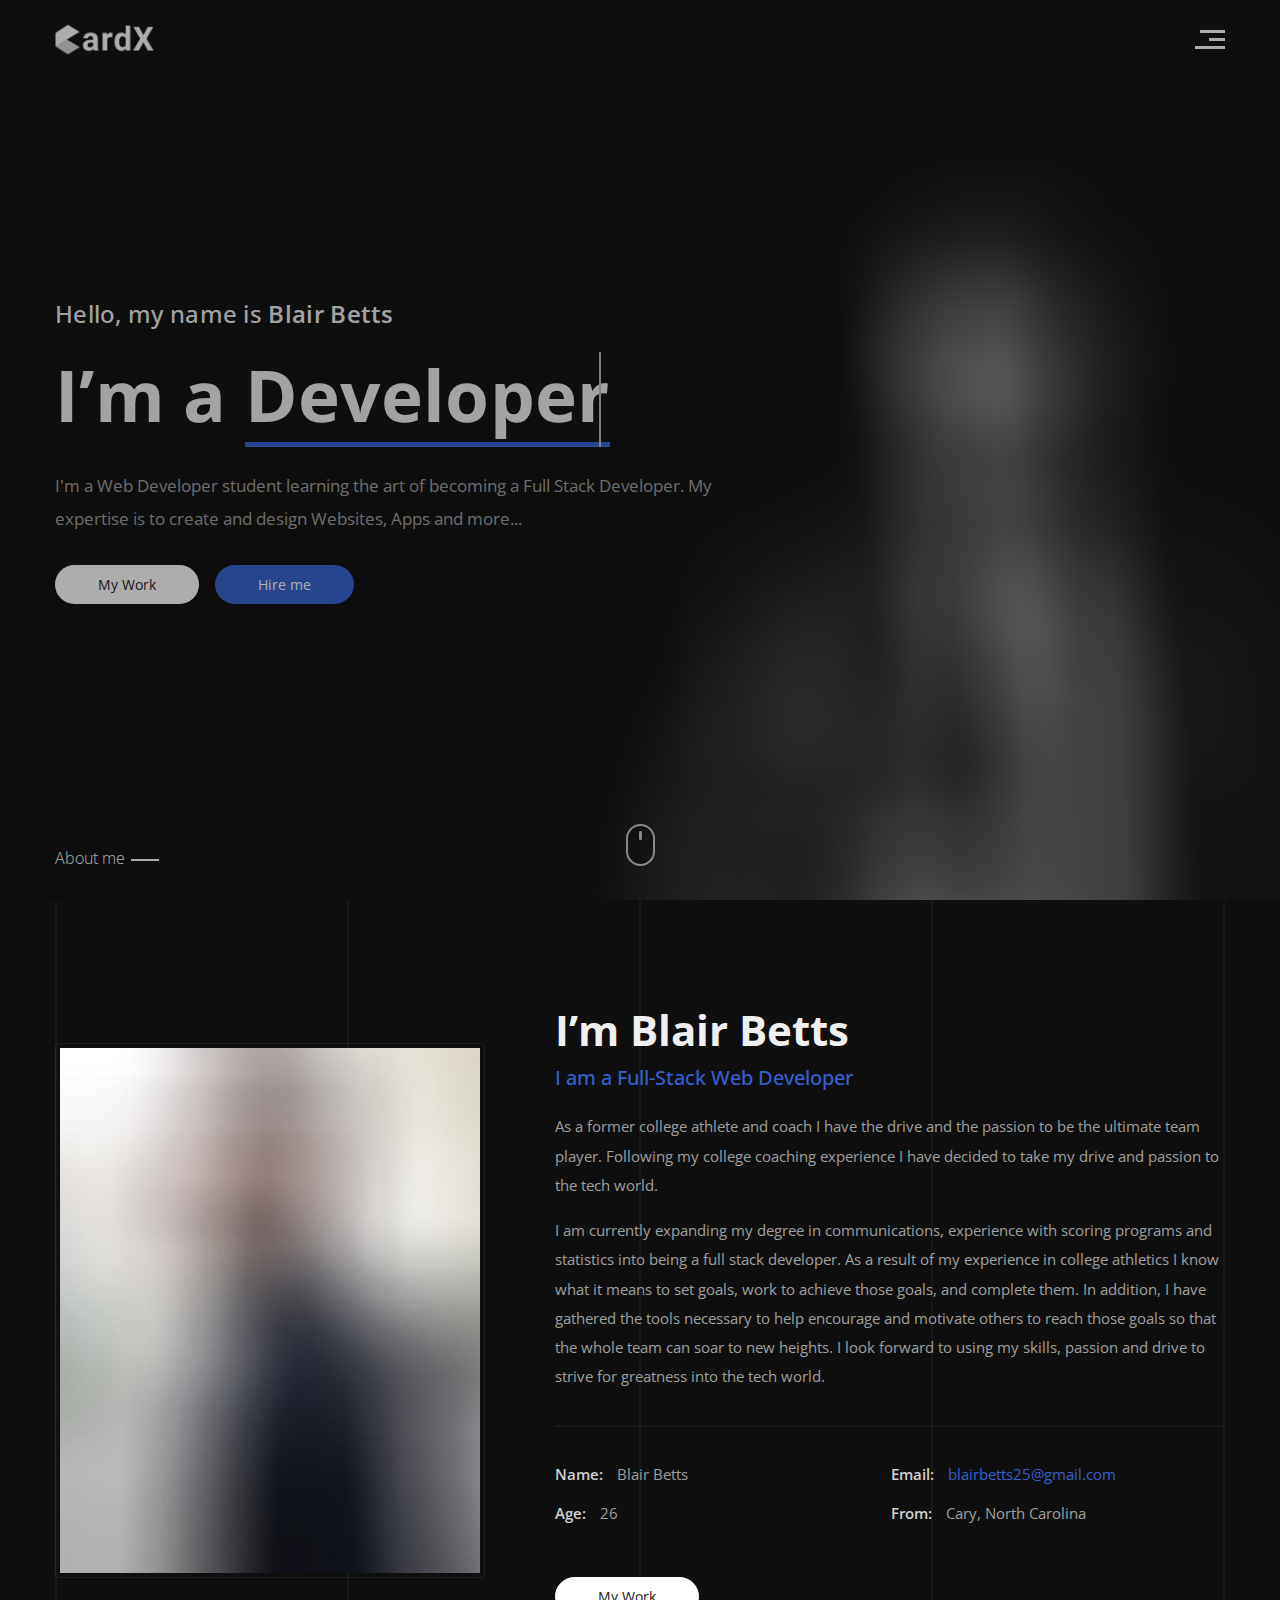
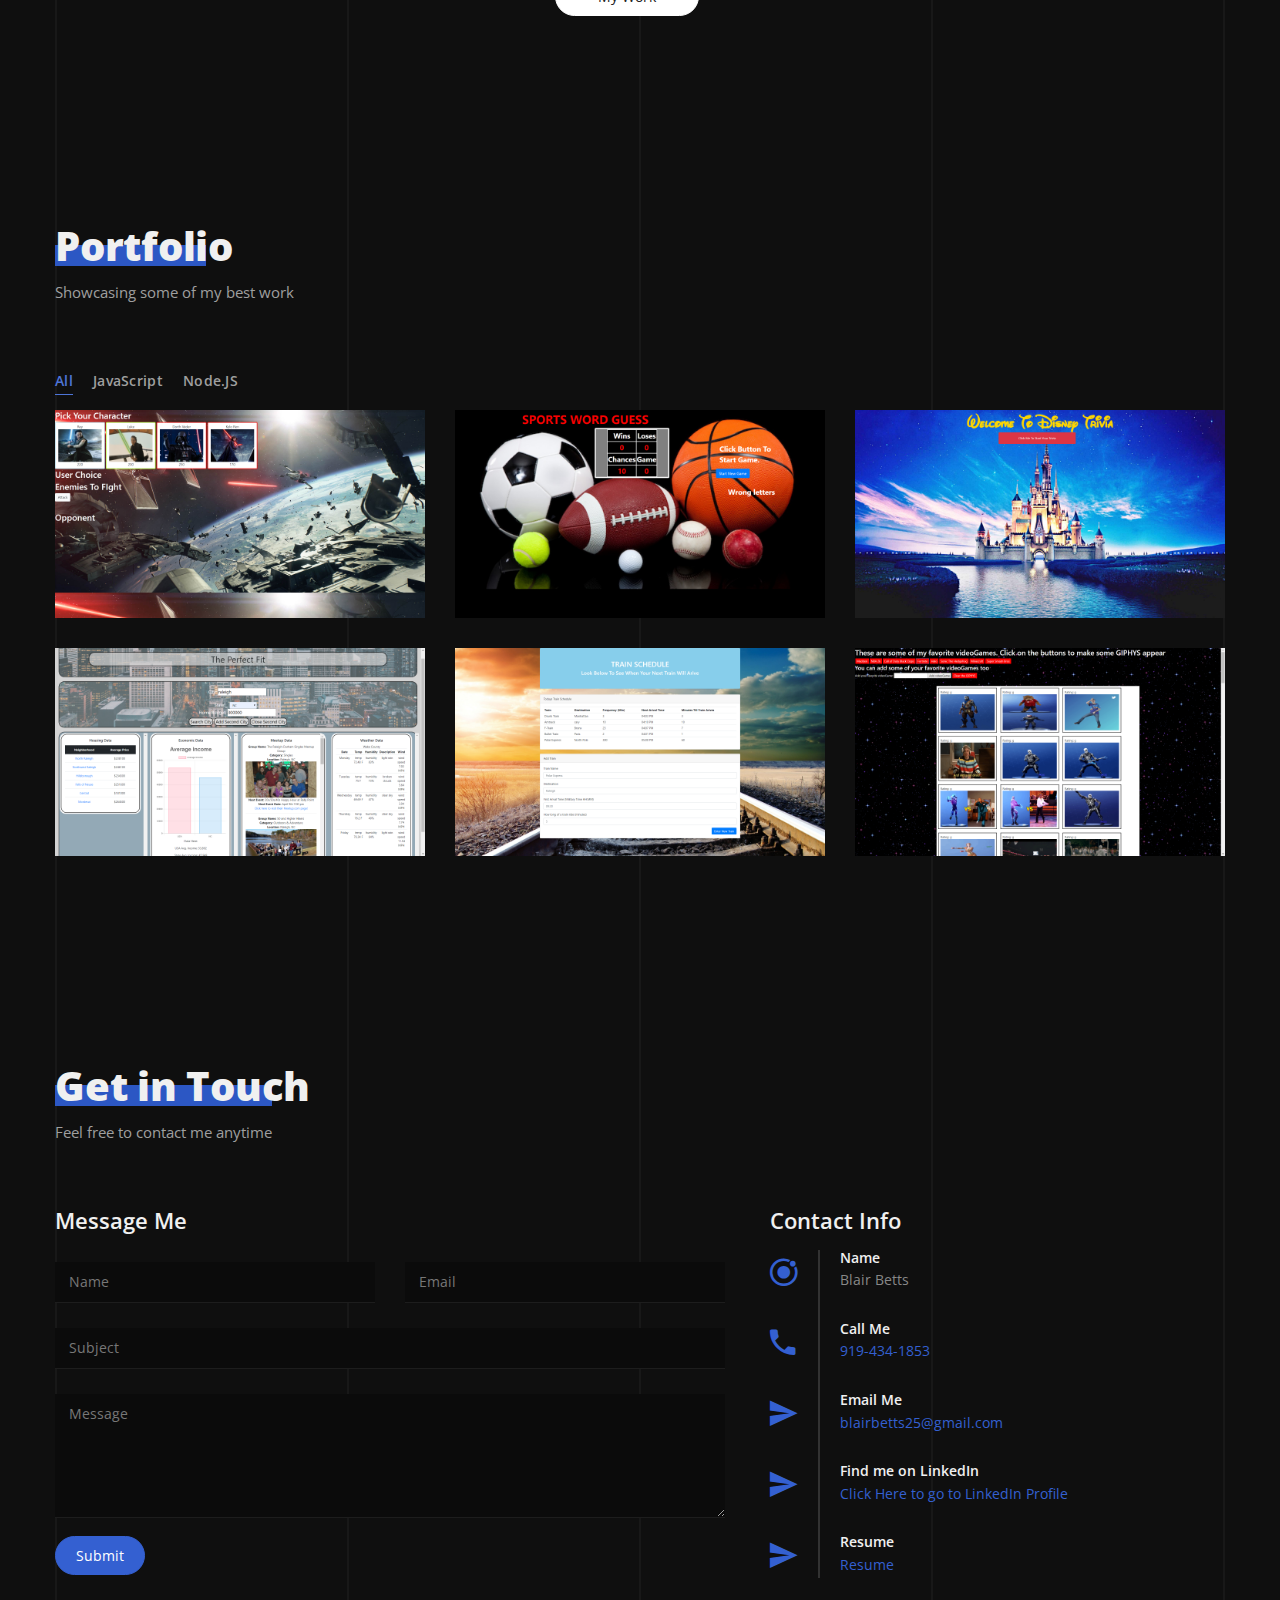
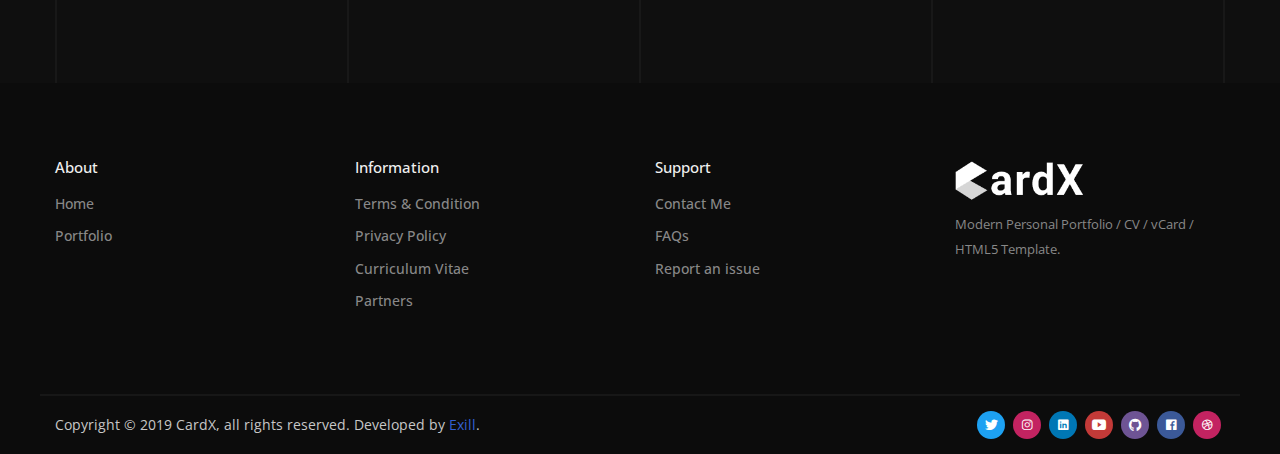
==== index.html @ fa336f17 "pre pictures" ====
<!DOCTYPE html>
<html lang="zxx">

<head>
  <!-- Required meta tags-->
  <meta charset="utf-8">
  <!-- Title-->
  <title>Blair Betts Portfolio</title>
  <!-- Description-->
  <meta name="description" content="Modern Personal Portfolio / CV / vCard / HTML5 Template">
  <meta name="viewport" content="width=device-width, initial-scale=1, shrink-to-fit=no">
  <!-- Favicons-->
  <link rel="apple-touch-icon" sizes="180x180" href="img/favicons/apple-touch-icon.png">
  <link rel="icon" type="image/png" sizes="32x32" href="img/favicons/favicon-32x32.png">
  <link rel="icon" type="image/png" sizes="16x16" href="img/favicons/favicon-16x16.png">
  <!-- Web fonts-->
  <link href="https://fonts.googleapis.com/css?family=Open+Sans:300,300i,400,400i,600,600i,700,700i,800,800i"
    rel="stylesheet">
  <!-- CSS vendors-->
  <link rel="stylesheet" href="css/bootstrap-custom.css">
  <link rel="stylesheet" href="css/ionicons.min.css">
  <link rel="stylesheet" href="css/owl.carousel.min.css">
  <link rel="stylesheet" href="css/owl.theme.default.min.css">
  <!-- Main CSS-->
  <link rel="stylesheet" href="css/main.css">
  <!-- CSS Color scheme-->
  <link id="color-scheme" rel="stylesheet" href="css/colors/main-nightskyblue.css">
  <!-- CSS Theme scheme-->
  <link id="theme-scheme" rel="stylesheet" href="css/themes/main-dark.css">
  <!-- Custom CSS (Add your custom CSS styles to this file)-->
  <link rel="stylesheet" href="css/custom.css">
</head>

<body class="theme-dark">
  <!-- Background lines-->
  <div class="background-lines">
    <div class="container d-flex justify-content-between"><span class="single-line"></span><span
        class="single-line"></span><span class="single-line"></span><span class="single-line"></span><span
        class="single-line"></span></div>
  </div>
  <!-- Preloader-->
  <div class="preloader">
    <div class="preloader-block"><span class="preloader-brand">
        <!-- We use inline SVG instead of PNG to avoid the delay when loading the logo-->
        <svg viewBox="0 0 207.96 61.87">
          <g style="isolation:isolate">
            <g>
              <g>
                <path
                  d="M81.28,59.88a11,11,0,0,1-1-3.32,12.88,12.88,0,0,1-3.78,2.84A12.1,12.1,0,0,1,71,60.57a14.74,14.74,0,0,1-5-.82,12.31,12.31,0,0,1-4-2.29A10.52,10.52,0,0,1,59.34,54a10.34,10.34,0,0,1-1-4.46,11.84,11.84,0,0,1,1.08-5.16,10.09,10.09,0,0,1,3.23-3.83A15.54,15.54,0,0,1,68,38.11a30.08,30.08,0,0,1,7.43-.82h4.41V35.17a6.1,6.1,0,0,0-1.32-4.1,5.18,5.18,0,0,0-4.15-1.54,5.89,5.89,0,0,0-3.91,1.2A4.06,4.06,0,0,0,69.08,34H59.2a9.78,9.78,0,0,1,1.11-4.55,11.39,11.39,0,0,1,3.16-3.76,15.89,15.89,0,0,1,5-2.55,21,21,0,0,1,6.49-.94,20.62,20.62,0,0,1,5.95.82,13.45,13.45,0,0,1,4.72,2.44,11.12,11.12,0,0,1,3.09,4.07,13.64,13.64,0,0,1,1.11,5.69V50.89q0,1.57.1,2.82T90.17,56a11.64,11.64,0,0,0,.44,1.81,10.66,10.66,0,0,0,.65,1.52v.58ZM73.11,53a8.48,8.48,0,0,0,4.27-1.11,6.86,6.86,0,0,0,1.49-1.15,6.23,6.23,0,0,0,1-1.33V43.07H75.81a11.91,11.91,0,0,0-3.38.43,6.57,6.57,0,0,0-2.36,1.2A4.77,4.77,0,0,0,68.7,46.5a5.73,5.73,0,0,0-.44,2.27,4,4,0,0,0,1.3,3A5,5,0,0,0,73.11,53Z"
                  transform="translate(0 -5.49)" fill="#fff" />
                <path
                  d="M120.26,32.16q-.75-.1-1.76-.19t-1.79-.09a9.84,9.84,0,0,0-4.7,1,6,6,0,0,0-2.65,2.82v24.2H99.48v-37h9.33l.27,4.41a11.09,11.09,0,0,1,3.45-3.74,8.5,8.5,0,0,1,4.79-1.35,10.73,10.73,0,0,1,1.66.14,10.26,10.26,0,0,1,1.42.31Z"
                  transform="translate(0 -5.49)" fill="#fff" />
                <path
                  d="M124.92,41.12a28.48,28.48,0,0,1,1-7.69,18.16,18.16,0,0,1,2.82-6,12.77,12.77,0,0,1,4.55-3.86,13.43,13.43,0,0,1,6.15-1.37,11.5,11.5,0,0,1,5,1.06,12.07,12.07,0,0,1,3.88,3V7.38h9.91v52.5h-8.92L148.85,56a12.68,12.68,0,0,1-4.07,3.4,11.6,11.6,0,0,1-5.43,1.21,12.87,12.87,0,0,1-6.1-1.42,13.31,13.31,0,0,1-4.53-3.91,18.2,18.2,0,0,1-2.82-5.93,27.25,27.25,0,0,1-1-7.47Zm9.88.72a22.17,22.17,0,0,0,.38,4.2,10.88,10.88,0,0,0,1.21,3.4,6.4,6.4,0,0,0,2.19,2.29,6.14,6.14,0,0,0,3.3.84,7.21,7.21,0,0,0,4-1,6.92,6.92,0,0,0,2.48-2.84V34.11a6.77,6.77,0,0,0-2.48-2.85,7.17,7.17,0,0,0-3.91-1,6.23,6.23,0,0,0-3.32.84,6.3,6.3,0,0,0-2.2,2.31,11.35,11.35,0,0,0-1.23,3.45,21.92,21.92,0,0,0-.39,4.27Z"
                  transform="translate(0 -5.49)" fill="#fff" />
                <path
                  d="M186.46,27.28l9.33-17.16h11.79L193.09,34.79,208,59.88H196l-9.57-17.43-9.57,17.43H165l14.87-25.09L165.34,10.12h11.79Z"
                  transform="translate(0 -5.49)" fill="#fff" />
                <polygon points="51.56 46.6 23.46 30.92 0 44.97 26.21 61.87 51.56 46.6" fill="#d6d6d6"
                  style="mix-blend-mode:multiply" />
                <polygon points="50.63 14.7 26.35 0 0.2 17.02 0.2 44.97 50.63 14.7" fill="#fff" />
              </g>
            </g>
          </g>
        </svg></span>
      <div class="preloader-icon">
        <div class="progress-line"></div>
      </div>
    </div>
  </div>
  <header>
    <!-- Navbar-->
    <nav class="navbar fixed-top" id="navbar">
      <div class="container"><a class="navbar-brand" data-scroll="" href="#home-area"><img class="img-fluid"
            src="img/img-logo-dark.png" alt="CardX"></a><a class="navbar-btn" href="#overlay-block"><span
            class="btn-line"></span></a></div>
    </nav>
    <!-- Overlay block-->
    <div class="overlay-block" id="overlay-block">
      <div class="f-basis-100">
        <div class="overlay-close" data-modal-close><span class="close-btn"><span class="btn-line"></span></span></div>
      </div>
      <div class="container">
        <ul class="overlay-menu nav flex-column" id="overlay-menu">
          <li class="nav-item"><a class="nav-link" data-scroll="" href="#home-area">Home</a></li>
          <li class="nav-item"><a class="nav-link" data-scroll="" href="#about-area">About</a></li>
          <li class="nav-item"><a class="nav-link" data-scroll="" href="#portfolio-area">Portfolio</a></li>
          <li class="nav-item"><a class="nav-link" data-scroll="" href="#contact-area">Contact</a></li>
        </ul>
      </div>
    </div>
    <!-- Home-->
    <section class="home-area element-cover-bg" id="home-area" style="background-image:url(img/home-dark.png)">
      <div class="container h-100">
        <div class="row h-100 position-relative align-items-center">
          <div class="col-12 col-lg-7 home-content">
            <h5 class="content-greet">Hello, my name is <b>Blair Betts</b></h5>
            <h1 class="content-skills cd-headline clip">I’m a <span class="cd-words-wrapper single-skill"><b
                  class="is-visible">Developer</b><b>Designer</b></span></h1>
            <p class="content-description">I'm a Web Developer student learning the art of becoming a Full Stack
              Developer. My expertise
              is to create and design Websites, Apps and more...</p><a class="btn content-work button-main"
              data-scroll="" href="#portfolio-area" role="button">My Work</a><a
              class="btn content-hire button-main button-scheme" data-scroll="" href="#contact-area" role="button">Hire
              me</a>
          </div><a href="#about-area" data-scroll="">
            <div class="home-tip">About me</div>
          </a>
          <div class="home-mouse">
            <div class="mouse-shape">
              <div class="mouse-wheel"></div>
            </div>
          </div>
        </div>
      </div>
    </section>
  </header>
  <!-- About-->
  <section class="single-section about-area" id="about-area">
    <div class="container">
      <div class="row align-items-center">
        <!-- Picture part-->
        <div class="col-12 col-lg-5 about-img"><img class="img-fluid img-thumbnail" src="img/about-img.jpg"
            alt="About Picture"></div>
        <!-- Content part-->
        <div class="col-12 col-lg-7 about-content">
          <div class="content-block">
            <h2 class="content-title">I’m Blair Betts</h2>
            <h6 class="content-role">I am a Full-Stack Web Developer</h6>
            <div class="content-description">
              <p>As a former college athlete and coach I have the drive and the passion to be the
                ultimate team player.
                Following my college coaching experience I have decided to take my drive and passion to the
                tech
                world.</p>
              <p> I am currently expanding my degree in communications, experience with scoring programs and
                statistics
                into being a full stack developer. As a result of my experience in college athletics I know
                what
                it
                means to set goals, work to achieve those goals, and complete them. In addition, I have
                gathered
                the
                tools necessary to help encourage and motivate others to reach those goals so that the whole
                team can
                soar to new heights. I look forward to using my skills, passion and drive to strive for
                greatness into
                the tech world.</p>
            </div>
            <address class="content-info">
              <ul class="list-inline info-list">
                <li class="list-inline-item single-info"><span>Name:</span>
                  <p>Blair Betts</p>
                </li>
                <li class="list-inline-item single-info"><span>Email:</span>
                  <p><a href="mailto:blairbetts25@gmail.com">blairbetts25@gmail.com</a></p>
                </li>
                <li class="list-inline-item single-info"><span>Age:</span>
                  <p>26</p>
                </li>
                <li class="list-inline-item single-info"><span>From:</span>
                  <p>Cary, North Carolina</p>
                </li>
              </ul>
            </address><a class="btn content-work button-main" data-scroll="" href="#portfolio-area" role="button">My
              Work</a>
          </div>
        </div>
      </div>
    </div>
  </section>
  <!-- Portfolio-->
  <section class="single-section portfolio-area" id="portfolio-area">
    <div class="container">
      <div class="row">
        <div class="col-12">
          <div class="section-heading">
            <h2 class="section-title">Portfolio</h2>
            <p class="section-description">Showcasing some of my best work</p>
          </div>
        </div>
      </div>
      <div class="row">
        <!-- Filter nav-->
        <div class="col-12">
          <ul class="list-inline filter-control" role="group" aria-label="Filter Control">
            <li class="list-inline-item tab-active" data-group="all">All</li>
            <li class="list-inline-item" data-group="JavaScript">JavaScript</li>
            <li class="list-inline-item" data-group="design">Node.JS</li>
          </ul>
        </div>
      </div>
      <!-- Thumbnail list-->
      <div class="shufflejs row" id="shufflejs">
        <!-- Single item-->
        <div class="single-item col-6 col-lg-4" data-groups="[&quot;JavaScript&quot;]"><a class="portfolio-item"
            href="#item-1">
            <div class="portfolio-wrapper"><img class="img-fluid" alt="Item" src="assets/images/RPG.png">
              <div class="item-content">
                <h6 class="content-title">Unit 4 RPG Game </h6><span class="content-more">More Info</span>
              </div>
            </div>
          </a></div>
        <!-- Single item-->
        <div class="single-item col-6 col-lg-4" data-groups="[&quot;JavaScript&quot;]"><a class="portfolio-item"
            href="#item-2">
            <div class="portfolio-wrapper"><img class="img-fluid" alt="Item" src="assets/images/wordGuessGame.png">
              <div class="item-content">
                <h6 class="content-title">Word Guess</h6><span class="content-more">More Info</span>
              </div>
            </div>
          </a></div>
        <!-- Single item-->
        <div class="single-item col-6 col-lg-4" data-groups="[&quot;JavaScript&quot;]"><a class="portfolio-item"
            href="#item-3">
            <div class="portfolio-wrapper"><img class="img-fluid" alt="Item" src="assets/images/triviaGame.png">
              <div class="item-content">
                <h6 class="content-title">Trivia Game</h6><span class="content-more">More Info</span>
              </div>
            </div>
          </a></div>
        <!-- Single item-->
        <div class="single-item col-6 col-lg-4" data-groups="[&quot;JavaScript&quot;]"><a class="portfolio-item"
            href="#item-4">
            <div class="portfolio-wrapper mb-lg-0"><img class="img-fluid" alt="Item" src="assets/images/project1.png">
              <div class="item-content">
                <h6 class="content-title">Project 1</h6><span class="content-more">More Info</span>
              </div>
            </div>
          </a></div>
        <!-- Single item-->
        <div class="single-item col-6 col-lg-4" data-groups="[&quot;JavaScript&quot;]"><a class="portfolio-item"
            href="#item-5">
            <div class="portfolio-wrapper mb-0"><img class="img-fluid" alt="Item"
                src="assets/images/train-schedule.png">
              <div class="item-content">
                <h6 class="content-title">Train-schedule</h6><span class="content-more">More Info</span>
              </div>
            </div>
          </a></div>
        <!-- Single item-->
        <div class="single-item col-6 col-lg-4" data-groups="[&quot;JavaScript&quot;]"><a class="portfolio-item"
            href="#item-6">
            <div class="portfolio-wrapper mb-0"><img class="img-fluid" alt="Item" src="assets/images/giphy.png">
              <div class="item-content">
                <h6 class="content-title">GIPHY</h6><span class="content-more">More Info</span>
              </div>
            </div>
          </a></div>
        <div class="col-6 col-lg-4 sizer-element"></div>
      </div>
    </div>
    <!-- Single lightbox-->
    <div class="lightbox-wrapper" id="item-1">
      <div class="f-basis-100">
        <div class="lightbox-close" data-modal-close><span class="close-btn"><span class="btn-line"></span></span></div>
      </div>
      <div class="container">
        <div class="row">
          <div class="col-12 col-lg-5">
            <div class="lightbox-gallery owl-carousel owl-theme"><img class="img-fluid item-img" alt="Item"
                src="assets/images/RPG.png"></div>
          </div>
          <div class="col-12 col-lg-7">
            <div class="lightbox-content">
              <h3 class="content-title">Label Tag Mockup</h3>
              <div class="content-description">
                <p>Lorem ipsum dolor sit amet, consectetur adipisicing elit. Assumenda aut sapiente quo explicabo, quasi
                  incidunt aperiam laudantium, nemo cum eaque inventore ut voluptas voluptatibus nihil! Amet soluta, ea
                  illo sint?</p>
                <p>Lorem ipsum dolor sit amet, consectetur adipisicing elit. Obcaecati dignissimos culpa deserunt
                  aspernatur ipsa veritatis alias labore tempore laboriosam commodi! Ab neque sunt, odio voluptatibus,
                  dignissimos nisi consequuntur atque qui explicabo eligendi, harum in? Amet aspernatur atque quam. Illo
                  natus tempora explicabo deleniti molestias numquam debitis repudiandae, repellendus voluptatum soluta?
                </p>
              </div>
              <ul class="list-inline content-info">
                <li class="list-inline-item single-info"><span>Categories:</span>
                  <p><a href="https://github.com/blairbetts25/unit-4-game" target="_blank">Web Design</a></p>
                </li>
                <li class="list-inline-item single-info"><span>Date:</span>
                  <p>12 May, 2019</p>
                </li>
                <li class="list-inline-item single-info"><span>Technologies:</span>
                  <p>HTML5, SCSS, JS</p>
                </li>
              </ul><a class="btn content-btn button-main button-scheme"
                href="https://blairbetts25.github.io/unit-4-game/" target="_blank" role="button">Visit Project</a>
            </div>
          </div>
        </div>
      </div>
    </div>
    <!-- Single lightbox-->
    <div class="lightbox-wrapper" id="item-2">
      <div class="f-basis-100">
        <div class="lightbox-close" data-modal-close><span class="close-btn"><span class="btn-line"></span></span></div>
      </div>
      <div class="container">
        <div class="row">
          <div class="col-12 col-lg-5">
            <div class="lightbox-gallery owl-carousel owl-theme"><img class="img-fluid item-img" alt="Item"
                src="assets/images/wordGuessGame.png"></div>
          </div>
          <div class="col-12 col-lg-7">
            <div class="lightbox-content">
              <h3 class="content-title">3D Bag Mockup</h3>
              <div class="content-description">
                <p>Lorem ipsum dolor sit amet, consectetur adipisicing elit. Assumenda aut sapiente quo explicabo, quasi
                  incidunt aperiam laudantium, nemo cum eaque inventore ut voluptas voluptatibus nihil! Amet soluta, ea
                  illo sint?</p>
                <p>Lorem ipsum dolor sit amet, consectetur adipisicing elit. Obcaecati dignissimos culpa deserunt
                  aspernatur ipsa veritatis alias labore tempore laboriosam commodi! Ab neque sunt, odio voluptatibus,
                  dignissimos nisi consequuntur atque qui explicabo eligendi, harum in? Amet aspernatur atque quam. Illo
                  natus tempora explicabo deleniti molestias numquam debitis repudiandae, repellendus voluptatum soluta?
                </p>
              </div>
              <ul class="list-inline content-info">
                <li class="list-inline-item single-info"><span>Categories:</span>
                  <p><a href="https://github.com/blairbetts25/WordGuessGame" target="_blank">Web Design</a></p>
                </li>
                </li>
                <li class="list-inline-item single-info"><span>Date:</span>
                  <p>12 May, 2019</p>
                </li>
                <li class="list-inline-item single-info"><span>Technologies:</span>
                  <p>HTML5, SCSS, JS</p>
                </li>
              </ul><a class="btn content-btn button-main button-scheme"
                href="https://blairbetts25.github.io/WordGuessGame/" target="_blank" role="button">Visit Project</a>
            </div>
          </div>
        </div>
      </div>
    </div>
    <!-- Single lightbox-->
    <div class="lightbox-wrapper" id="item-3">
      <div class="f-basis-100">
        <div class="lightbox-close" data-modal-close><span class="close-btn"><span class="btn-line"></span></span></div>
      </div>
      <div class="container">
        <div class="row">
          <div class="col-12 col-lg-5">
            <div class="lightbox-gallery owl-carousel owl-theme"><img class="img-fluid item-img" alt="Item"
                src="assets/images/triviaGame.png"></div>
          </div>
          <div class="col-12 col-lg-7">
            <div class="lightbox-content">
              <h3 class="content-title">Modern Bag Design</h3>
              <div class="content-description">
                <p>Lorem ipsum dolor sit amet, consectetur adipisicing elit. Assumenda aut sapiente quo explicabo, quasi
                  incidunt aperiam laudantium, nemo cum eaque inventore ut voluptas voluptatibus nihil! Amet soluta, ea
                  illo sint?</p>
                <p>Lorem ipsum dolor sit amet, consectetur adipisicing elit. Obcaecati dignissimos culpa deserunt
                  aspernatur ipsa veritatis alias labore tempore laboriosam commodi! Ab neque sunt, odio voluptatibus,
                  dignissimos nisi consequuntur atque qui explicabo eligendi, harum in? Amet aspernatur atque quam. Illo
                  natus tempora explicabo deleniti molestias numquam debitis repudiandae, repellendus voluptatum soluta?
                </p>
              </div>
              <ul class="list-inline content-info">
                <li class="list-inline-item single-info"><span>Categories:</span>
                  <p><a href="https://github.com/blairbetts25/TriviaGame" target="_blank">Web Design</a></p>
                </li>
                </li>
                <li class="list-inline-item single-info"><span>Date:</span>
                  <p>12 May, 2019</p>
                </li>
                <li class="list-inline-item single-info"><span>Technologies:</span>
                  <p>HTML5, SCSS, JS</p>
                </li>
              </ul><a class="btn content-btn button-main button-scheme"
                href="https://blairbetts25.github.io/TriviaGame/" target="_blank" role="button">Visit Project</a>
            </div>
          </div>
        </div>
      </div>
    </div>
    <!-- Single lightbox-->
    <div class="lightbox-wrapper" id="item-4">
      <div class="f-basis-100">
        <div class="lightbox-close" data-modal-close><span class="close-btn"><span class="btn-line"></span></span></div>
      </div>
      <div class="container">
        <div class="row">
          <div class="col-12 col-lg-5">
            <div class="lightbox-gallery owl-carousel owl-theme"><img class="img-fluid item-img" alt="Item"
                src="assets/images/project1.png"></div>
          </div>
          <div class="col-12 col-lg-7">
            <div class="lightbox-content">
              <h3 class="content-title">Coffee Cup Design</h3>
              <div class="content-description">
                <p>Lorem ipsum dolor sit amet, consectetur adipisicing elit. Assumenda aut sapiente quo explicabo, quasi
                  incidunt aperiam laudantium, nemo cum eaque inventore ut voluptas voluptatibus nihil! Amet soluta, ea
                  illo sint?</p>
                <p>Lorem ipsum dolor sit amet, consectetur adipisicing elit. Obcaecati dignissimos culpa deserunt
                  aspernatur ipsa veritatis alias labore tempore laboriosam commodi! Ab neque sunt, odio voluptatibus,
                  dignissimos nisi consequuntur atque qui explicabo eligendi, harum in? Amet aspernatur atque quam. Illo
                  natus tempora explicabo deleniti molestias numquam debitis repudiandae, repellendus voluptatum soluta?
                </p>
              </div>
              <ul class="list-inline content-info">
                <li class="list-inline-item single-info"><span>Categories:</span>
                  <p><a href="https://github.com/blairbetts25/Brass-Monkey-Group-Project" target="_blank">Web Design</a>
                  </p>
                </li>
                </li>
                <li class="list-inline-item single-info"><span>Date:</span>
                  <p>12 May, 2019</p>
                </li>
                <li class="list-inline-item single-info"><span>Technologies:</span>
                  <p>HTML5, SCSS, JS</p>
                </li>
              </ul><a class="btn content-btn button-main button-scheme"
                href="https://blairbetts25.github.io/Brass-Monkey-Group-Project/" target="_blank" role="button">Visit
                Project</a>
            </div>
          </div>
        </div>
      </div>
    </div>
    <!-- Single lightbox-->
    <div class="lightbox-wrapper" id="item-5">
      <div class="f-basis-100">
        <div class="lightbox-close" data-modal-close><span class="close-btn"><span class="btn-line"></span></span></div>
      </div>
      <div class="container">
        <div class="row">
          <div class="col-12 col-lg-5">
            <div class="lightbox-gallery owl-carousel owl-theme"><img class="img-fluid item-img" alt="Item"
                src="assets/images/train-schedule.png"></div>
          </div>
          <div class="col-12 col-lg-7">
            <div class="lightbox-content">
              <h3 class="content-title">T-Shirt Design</h3>
              <div class="content-description">
                <p>Lorem ipsum dolor sit amet, consectetur adipisicing elit. Assumenda aut sapiente quo explicabo, quasi
                  incidunt aperiam laudantium, nemo cum eaque inventore ut voluptas voluptatibus nihil! Amet soluta, ea
                  illo sint?</p>
                <p>Lorem ipsum dolor sit amet, consectetur adipisicing elit. Obcaecati dignissimos culpa deserunt
                  aspernatur ipsa veritatis alias labore tempore laboriosam commodi! Ab neque sunt, odio voluptatibus,
                  dignissimos nisi consequuntur atque qui explicabo eligendi, harum in? Amet aspernatur atque quam. Illo
                  natus tempora explicabo deleniti molestias numquam debitis repudiandae, repellendus voluptatum soluta?
                </p>
              </div>
              <ul class="list-inline content-info">
                <li class="list-inline-item single-info"><span>Categories:</span>
                  <p><a href="https://github.com/blairbetts25/Train-Schedule" target="_blank">Web Design</a></p>
                </li>
                </li>
                <li class="list-inline-item single-info"><span>Date:</span>
                  <p>12 May, 2019</p>
                </li>
                <li class="list-inline-item single-info"><span>Technologies:</span>
                  <p>HTML5, SCSS, JS</p>
                </li>
              </ul><a class="btn content-btn button-main button-scheme"
                href="https://blairbetts25.github.io/Train-Schedule/" target="_blank" role="button">Visit Project</a>
            </div>
          </div>
        </div>
      </div>
    </div>
    <!-- Single lightbox-->
    <div class="lightbox-wrapper" id="item-6">
      <div class="f-basis-100">
        <div class="lightbox-close" data-modal-close><span class="close-btn"><span class="btn-line"></span></span></div>
      </div>
      <div class="container">
        <div class="row">
          <div class="col-12 col-lg-5">
            <div class="lightbox-gallery owl-carousel owl-theme"><img class="img-fluid item-img" alt="Item"
                src="assets/images/giphy.png"></div>
          </div>
          <div class="col-12 col-lg-7">
            <div class="lightbox-content">
              <h3 class="content-title">Packaging Box Mockup</h3>
              <div class="content-description">
                <p>Lorem ipsum dolor sit amet, consectetur adipisicing elit. Assumenda aut sapiente quo explicabo, quasi
                  incidunt aperiam laudantium, nemo cum eaque inventore ut voluptas voluptatibus nihil! Amet soluta, ea
                  illo sint?</p>
                <p>Lorem ipsum dolor sit amet, consectetur adipisicing elit. Obcaecati dignissimos culpa deserunt
                  aspernatur ipsa veritatis alias labore tempore laboriosam commodi! Ab neque sunt, odio voluptatibus,
                  dignissimos nisi consequuntur atque qui explicabo eligendi, harum in? Amet aspernatur atque quam. Illo
                  natus tempora explicabo deleniti molestias numquam debitis repudiandae, repellendus voluptatum soluta?
                </p>
              </div>
              <ul class="list-inline content-info">
                <li class="list-inline-item single-info"><span>Categories:</span>
                  <p><a href="https://github.com/blairbetts25/GIPHY" target="_blank">Web Design</a></p>
                </li>
                </li>
                <li class="list-inline-item single-info"><span>Date:</span>
                  <p>12 May, 2019</p>
                </li>
                <li class="list-inline-item single-info"><span>Technologies:</span>
                  <p>HTML5, SCSS, JS</p>
                </li>
              </ul><a class="btn content-btn button-main button-scheme" href="https://blairbetts25.github.io/GIPHY/"
                target="_blank" role="button">Visit Project</a>
            </div>
          </div>
        </div>
      </div>
  </section>
  <!-- Contact-->
  <section class="single-section contact-area" id="contact-area">
    <div class="container">
      <div class="row">
        <div class="col-12">
          <div class="section-heading">
            <h2 class="section-title">Get in Touch</h2>
            <p class="section-description">Feel free to contact me anytime</p>
          </div>
        </div>
      </div>
      <div class="row">
        <!-- Contact form-->
        <div class="col-12 col-lg-7">
          <form class="contact-form" id="contact-form" method="post" action="php/contact.php">
            <h4 class="form-title">Message Me</h4>
            <div class="row">
              <div class="col-12 col-md-6 form-group"><input class="form-control" id="contact-name" type="text"
                  name="name" placeholder="Name" required=""></div>
              <div class="col-12 col-md-6 form-group"><input class="form-control" id="contact-email" type="email"
                  name="email" placeholder="Email" required=""></div>
              <div class="col-12 form-group"><input class="form-control" id="contact-subject" type="text" name="subject"
                  placeholder="Subject" required=""></div>
              <div class="col-12 form-group form-message"><textarea class="form-control" id="contact-message"
                  name="message" placeholder="Message" rows="5" required=""></textarea></div>
              <div class="col-12 form-submit"><button class="btn button-main button-scheme" id="contact-submit"
                  type="submit">Submit</button>
                <p class="contact-error">Oops! Something went wrong. Please try again.</p>
              </div>
            </div>
          </form>
        </div>
        <!-- Contact info-->
        <div class="col-12 col-lg-5">
          <div class="contact-info">
            <h4 class="info-title">Contact Info</h4>
            <ul class="list-unstyled list-info">
              <li>
                <div class="media align-items-center"><span class="info-icon"><i class="icon ion-logo-ionic"></i></span>
                  <div class="media-body info-details">
                    <h6 class="info-type">Name</h6><span class="info-value">Blair Betts</span>
                  </div>
                </div>
              </li>
              <li>
                <div class="media align-items-center"><span class="info-icon"><i class="icon ion-md-call"></i></span>
                  <div class="media-body info-details">
                    <h6 class="info-type">Call Me</h6><span class="info-value"><a href="0">919-434-1853</a></span>
                  </div>
                </div>
              </li>
              <li>
                <div class="media align-items-center"><span class="info-icon"><i class="icon ion-md-send"></i></span>
                  <div class="media-body info-details">
                    <h6 class="info-type">Email Me</h6><span class="info-value"><a
                        href="mailto:blairbetts25@gmail.com">blairbetts25@gmail.com</a></span>
                  </div>
                </div>
              </li>
              <li>
                <div class="media align-items-center"><span class="info-icon"><i class="icon ion-md-send"></i></span>
                  <div class="media-body info-details">
                    <h6 class="info-type">Find me on LinkedIn</h6><span class="info-value"><a
                        href="https://www.linkedin.com/in/blair-betts-a53556b5/" target="_blank">Click Here to go to LinkedIn
                        Profile</a></span>
                  </div>
              </li>
              <li>
                <div class="media align-items-center"><span class="info-icon"><i class="icon ion-md-send"></i></span>
                  <div class="media-body info-details">
                    <h6 class="info-type">Resume</h6><span class="info-value"><a
                        href="assets/resume .pdf" target="_blank">Resume</a></span>
                  </div>
                </div>
              </li>
            </ul>
          </div>
        </div>
      </div>
    </div>
  </section>
  <!-- Footer-->
  <footer class="footer-area single-section">
    <div class="container">
      <!-- Main footer-->
      <div class="row main-footer">
        <div class="col-12 col-md-3">
          <h5 class="column-title">About</h5>
          <ul class="list-unstyled column-content">
            <li><a data-scroll="" href="#home-area">Home</a></li>
            <li><a data-scroll="" href="#portfolio-area">Portfolio</a></li>
          </ul>
        </div>
        <div class="col-12 col-md-3">
          <h5 class="column-title">Information</h5>
          <ul class="list-unstyled column-content">
            <li><a href="#0">Terms & Condition</a></li>
            <li><a href="#0">Privacy Policy</a></li>
            <li><a href="#0">Curriculum Vitae</a></li>
            <li><a href="#0">Partners</a></li>
          </ul>
        </div>
        <div class="col-12 col-md-3">
          <h5 class="column-title">Support</h5>
          <ul class="list-unstyled column-content">
            <li><a data-scroll="" href="#contact-area">Contact Me</a></li>
            <li><a href="#0">FAQs</a></li>
            <li><a href="#0">Report an issue</a></li>
          </ul>
        </div>
        <div class="col-12 col-md-3 logo-wrapper"><img class="img-fluid brand-logo" src="img/img-logo-dark.png"
            alt="CardX">
          <p class="brand-description">Modern Personal Portfolio / CV / vCard / HTML5 Template.</p>
        </div>
      </div>
      <!-- Mini footer-->
      <div class="mini-footer">
        <p class="copyright-notice">Copyright © 2019 CardX, all rights reserved. Developed by <a
            href="https://themeforest.net/user/exill" target="_blank">Exill</a>.</p>
        <div class="social-medias"><a class="twitter" href="#0"><i class="icon ion-logo-twitter"></i></a><a
            class="instagram" href="#0"><i class="icon ion-logo-instagram"></i></a><a class="linkedin" href="#0"><i
              class="icon ion-logo-linkedin"></i></a><a class="youtube" href="#0"><i
              class="icon ion-logo-youtube"></i></a><a class="github" href="#0"><i
              class="icon ion-logo-github"></i></a><a class="facebook" href="#0"><i
              class="icon ion-logo-facebook"></i></a><a class="dribbble" href="#0"><i
              class="icon ion-logo-dribbble"></i></a></div>
      </div>
    </div>
  </footer>
  <!-- Scripts-->
  <script src="js/jquery.min.js"></script>
  <script src="js/bootstrap.bundle.min.js"></script>
  <script
    src="https://cdn.polyfill.io/v2/polyfill.min.js?features=Set,Array.from,Object.assign,Array.prototype.find,Array.prototype.includes"></script>
  <script src="js/shuffle.min.js"></script>
  <script src="js/animatedModal.js"></script>
  <script src="js/owl.carousel.min.js"></script>
  <script src="js/main.js"></script>
  <!-- Custom JS (Add your custom JS scripts to this file)-->
  <script src="js/custom.js"></script>
</body>

</html>
---- css/main.css ----
/*!
  * Item: CardX
  * Description: Modern Personal Portfolio / CV / vCard / HTML5 Template
  * Author/Developer: Exill
  * Author/Developer URL: https://themeforest.net/user/exill
  * Version: v1.0.0
  * License: Themeforest Standard Licenses: https://themeforest.net/licenses
  */

/*----------- Table of Contents -----------*/
/**
 * Globals
 * Background lines
 * Preloader
 * navbar
 * Overlay block
 * Home
 * About
 * Services
 * Portfolio
 * Hire
 * Testimonials
 * Pricing
 * Blog
 * Contact
 * Footer
 */
/*----------- Globals -----------*/
/* Disable outline */
:focus {
  outline: none;
}

::-moz-focus-inner {
  border: 0;
}

/* Body */
body {
  font-family: "Open Sans", sans-serif;
  font-size: 14px;
  font-weight: 400;
  line-height: 1.95;
  position: relative;
}

/* Typography */
i.icon {
  line-height: 100%;
}

b {
  font-weight: bold;
}

a {
  transition: all 0.15s ease-in-out;
}

a:hover,
a:focus {
  text-decoration: none;
}

hr {
  margin: 0;
}

.button-main {
  border-radius: 30px;
  font-size: 14px;
  padding: 8px 42px;
}

/* Section, title & description styles */
.single-section {
  padding: 105px 0;
}

.single-section .section-heading {
  margin-bottom: 60px;
  text-align: left;
}

.single-section .section-heading>.section-title {
  display: inline-block;
  font-size: 40px;
  font-weight: 800;
  letter-spacing: -0.25px;
  line-height: 100%;
  margin-bottom: 12px;
  position: relative;
  z-index: 9;
}

.single-section .section-heading>.section-title:after {
  bottom: 0;
  content: '';
  display: block;
  height: 52%;
  position: absolute;
  width: 85%;
  z-index: -9;
}

.single-section .section-heading>.section-description {
  font-size: 15px;
}

.single-section .section-heading.heading-center {
  text-align: center;
}

.single-section .section-heading.heading-center>.section-title:after {
  width: 100%;
}

.single-section.element-cover-bg .section-heading>.section-title,
.single-section.element-cover-bg .section-heading>.section-description {
  color: #fff;
}

@media (max-width: 767.98px) {
  .single-section .section-heading>.section-description {
    font-size: 14px;
  }
}

@media (max-width: 575.98px) {
  .single-section {
    padding: 80px 0;
  }

  .single-section .section-heading>.section-title {
    font-size: 34px;
  }
}

/* Overlay background */
.element-cover-bg {
  background-position: 50% 0;
  background-repeat: no-repeat;
  background-size: cover;
  position: relative;
}

.element-cover-bg:before {
  content: '';
  height: 100%;
  left: 0;
  position: absolute;
  top: 0;
  width: 100%;
}

/* Animations */
@-webkit-keyframes fadeIn {
  from {
    opacity: 0;
  }

  to {
    opacity: 1;
  }
}

@keyframes fadeIn {
  from {
    opacity: 0;
  }

  to {
    opacity: 1;
  }
}

.fadeIn {
  -webkit-animation-name: fadeIn;
  animation-name: fadeIn;
}

@-webkit-keyframes fadeOut {
  from {
    opacity: 1;
  }

  to {
    opacity: 0;
  }
}

@keyframes fadeOut {
  from {
    opacity: 1;
  }

  to {
    opacity: 0;
  }
}

.fadeOut {
  -webkit-animation-name: fadeOut;
  animation-name: fadeOut;
}

.f-basis-100 {
  -ms-flex-preferred-size: 100%;
  flex-basis: 100%;
}

.owl-theme .owl-dots .owl-dot {
  outline: 0;
}

/*----------- Background lines -----------*/
.background-lines {
  display: -ms-flexbox;
  display: flex;
  height: 100%;
  position: absolute;
  width: 100%;
}

.background-lines .single-line {
  display: inline-block;
  width: 2px;
}

@media (max-width: 991.98px) {
  .background-lines {
    display: none;
  }
}

/*----------- Preloader -----------*/
.preloader {
  background-color: #0e0e0e;
  height: 100%;
  position: fixed;
  top: 0;
  width: 100%;
  z-index: 99999;
}

.preloader .preloader-block {
  -webkit-transform: translate(50%, 50%);
  bottom: 50%;
  position: fixed;
  right: 50%;
  transform: translate(50%, 50%);
  z-index: 3000;
}

.preloader .preloader-block .preloader-brand svg {
  fill: #fff;
  margin-bottom: 14px;
  opacity: .9;
  width: 120px;
}

.preloader .preloader-block .preloader-icon .progress-line {
  background-color: #222;
  display: -ms-flexbox;
  display: flex;
}

.preloader .preloader-block .preloader-icon .progress-line:before {
  -webkit-animation: progress 2s cubic-bezier(0.4, 0, 0.2, 1) infinite;
  animation: progress 2s cubic-bezier(0.4, 0, 0.2, 1) infinite;
  background-color: #fff;
  content: '';
}

.preloader .preloader-block .preloader-icon .progress-line,
.preloader .preloader-block .preloader-icon .progress-line:before {
  height: 5px;
  margin: 0;
  width: 120px;
}

@-webkit-keyframes progress {
  0% {
    margin-left: 0px;
    margin-right: 100%;
  }

  50% {
    margin-left: 25%;
    margin-right: 0%;
  }

  100% {
    margin-left: 100%;
    margin-right: 0;
  }
}

@keyframes progress {
  0% {
    margin-left: 0px;
    margin-right: 100%;
  }

  50% {
    margin-left: 25%;
    margin-right: 0%;
  }

  100% {
    margin-left: 100%;
    margin-right: 0;
  }
}

/*----------- Navbar -----------*/
.navbar {
  background-color: transparent;
  margin: 6px 0;
  padding: 8px 0;
  transition: margin-top .3s ease-in-out, margin-bottom .3s ease-in-out;
}

.navbar .navbar-brand img {
  width: 100px;
}

.navbar .navbar-btn {
  -ms-flex-direction: column;
  -ms-flex-pack: justify;
  cursor: pointer;
  display: -ms-flexbox;
  display: flex;
  flex-direction: column;
  height: 19px;
  justify-content: space-between;
  position: relative;
  width: 30px;
}

.navbar .navbar-btn .btn-line,
.navbar .navbar-btn:before,
.navbar .navbar-btn:after {
  -ms-flex-item-align: end;
  align-self: flex-end;
  background-color: gray;
  height: 3px;
  width: 100%;
}

.navbar .navbar-btn:before {
  content: '';
  width: 85%;
}

.navbar .navbar-btn:after {
  content: '';
}

.navbar .navbar-btn .btn-line {
  width: 55%;
}

.navbar.scrolled {
  margin-bottom: 0;
  margin-top: 0;
}

.navbar.scrolled:before {
  content: '';
  display: block;
  height: 6px;
  position: absolute;
  top: -6px;
  width: 100%;
}

@media (max-width: 991.98px) {

  .navbar,
  .navbar.scrolled {
    margin-bottom: 0;
    margin-top: 0;
  }
}

@media (max-width: 767.98px) {

  .navbar,
  .navbar.scrolled {
    padding: 4px 0;
  }

  .navbar .navbar-brand img {
    width: 90px;
  }
}

/*----------- Overlay block -----------*/
.overlay-block {
  -ms-flex-wrap: wrap;
  background-color: rgba(0, 0, 0, 0.97);
  display: -ms-flexbox;
  display: flex;
  flex-wrap: wrap;
  position: fixed;
}

.overlay-block .overlay-close {
  position: fixed;
}

.overlay-block .overlay-close .close-btn {
  -ms-flex-direction: column;
  -ms-flex-pack: justify;
  -ms-flex-pack: center;
  cursor: pointer;
  display: -ms-flexbox;
  display: flex;
  flex-direction: column;
  height: 19px;
  justify-content: space-between;
  justify-content: center;
  position: relative;
  width: 30px;
}

.overlay-block .overlay-close .close-btn .btn-line,
.overlay-block .overlay-close .close-btn:before,
.overlay-block .overlay-close .close-btn:after {
  -ms-flex-item-align: end;
  align-self: flex-end;
  background-color: gray;
  height: 3px;
  width: 100%;
}

.overlay-block .overlay-close .close-btn:before {
  content: '';
  width: 85%;
}

.overlay-block .overlay-close .close-btn:after {
  content: '';
}

.overlay-block .overlay-close .close-btn .btn-line {
  width: 55%;
}

.overlay-block .overlay-close .close-btn .btn-line,
.overlay-block .overlay-close .close-btn:before,
.overlay-block .overlay-close .close-btn:after {
  background-color: #fff;
  position: absolute;
  width: 100%;
}

.overlay-block .overlay-close .close-btn .btn-line {
  display: none;
}

.overlay-block .overlay-close .close-btn:before {
  -webkit-transform: rotate(45deg);
  transform: rotate(45deg);
}

.overlay-block .overlay-close .close-btn:after {
  -webkit-transform: rotate(-45deg);
  transform: rotate(-45deg);
}

.overlay-block .overlay-menu {
  padding: 50px 0;
  text-align: center;
}

.overlay-block .overlay-menu .nav-item {
  margin: 18px 0;
}

.overlay-block .overlay-menu .nav-item:first-child {
  margin-top: 0;
}

.overlay-block .overlay-menu .nav-item:last-child {
  margin-bottom: 0;
}

.overlay-block .overlay-menu .nav-link {
  -moz-user-select: none;
  -ms-user-select: none;
  -webkit-user-select: none;
  color: #fff;
  display: inline-block;
  font-size: 44px;
  line-height: 100%;
  padding: 0;
  transition: all 0.1s ease-in-out;
  user-select: none;
}

.overlay-block .overlay-menu .nav-link:hover,
.overlay-block .overlay-menu .nav-link:focus {
  color: #fff;
}

@media (max-width: 991.98px) {
  .overlay-block .overlay-menu .nav-link {
    font-size: 32px;
  }
}

@media (max-width: 575.98px) {
  .overlay-block .overlay-menu .nav-item {
    margin: 12px 0;
  }

  .overlay-block .overlay-menu .nav-link {
    font-size: 24px;
  }
}

/*----------- Home -----------*/
.home-area {
  background-position: bottom center;
  height: 100vh;
}

.home-area .home-content {
  text-align: left;
}

.home-area .content-greet {
  font-size: 24px;
  letter-spacing: 0.3px;
  line-height: 1.5;
  margin-bottom: 20px;
}

.home-area .content-greet b {
  font-weight: 600;
}

.home-area .content-skills {
  font-size: 71px;
  font-weight: 700;
  letter-spacing: 0.3px;
  margin-bottom: 22px;
}

.home-area .content-skills .single-skill {
  display: inline-block;
  position: relative;
  text-align: left;
  vertical-align: top;
}

.home-area .content-skills .single-skill::after {
  content: '';
  height: 100%;
  position: absolute;
  right: 0;
  top: 0;
  width: 2px;
}

.home-area .content-skills .single-skill b {
  display: inline-block;
  left: 0;
  opacity: 0;
  position: absolute;
  top: 0;
  white-space: nowrap;
}

.home-area .content-skills .single-skill b.is-visible {
  opacity: 1;
  position: relative;
}

.home-area .content-skills .single-skill b.is-visible:after {
  content: '';
  display: block;
  height: 5px;
  margin-top: 5px;
  width: 100%;
}

.home-area .content-description {
  font-size: 17px;
  margin-bottom: 30px;
}

.home-area .content-work,
.home-area .content-hire {
  border-color: transparent;
  box-shadow: 0 3px 6px 0 rgba(0, 0, 0, 0.2);
  margin: 0 16px 0 0;
}

.home-area .home-tip {
  bottom: 3.75%;
  font-size: 16px;
  font-weight: 300;
  left: 15px;
  line-height: 100%;
  position: absolute;
}

.home-area .home-tip:after {
  -webkit-transform: translateY(-50%);
  content: '';
  display: inline-block;
  height: 2px;
  margin-left: 6px;
  position: absolute;
  top: 62%;
  transform: translateY(-50%);
  width: 28px;
}

.home-area .home-mouse {
  bottom: 3.75%;
  cursor: default;
  left: 0;
  margin: 0 auto;
  position: absolute;
  right: 0;
  width: 29px;
}

.home-area .home-mouse .mouse-shape {
  border: 2px solid transparent;
  border-radius: 25px;
  box-sizing: content-box;
  height: 28px;
  opacity: .75;
  padding: 5px 11px;
  width: 3px;
}

.home-area .home-mouse .mouse-shape .mouse-wheel {
  -webkit-animation-duration: 1.3s;
  -webkit-animation-iteration-count: infinite;
  -webkit-animation-name: scrollDown;
  -webkit-animation-timing-function: cubic-bezier(0.15, 0.41, 0.69, 0.94);
  animation-duration: 1.3s;
  animation-iteration-count: infinite;
  animation-name: scrollDown;
  animation-timing-function: cubic-bezier(0.15, 0.41, 0.69, 0.94);
  border-radius: 25%;
  height: 9px;
  width: 3px;
}

@-webkit-keyframes scrollDown {
  0% {
    opacity: 0;
  }

  10% {
    -webkit-transform: translateY(0);
    opacity: 1;
    transform: translateY(0);
  }

  100% {
    -webkit-transform: translateY(15px);
    opacity: 0;
    transform: translateY(15px);
  }
}

@keyframes scrollDown {
  0% {
    opacity: 0;
  }

  10% {
    -webkit-transform: translateY(0);
    opacity: 1;
    transform: translateY(0);
  }

  100% {
    -webkit-transform: translateY(15px);
    opacity: 0;
    transform: translateY(15px);
  }
}

@media (max-width: 1199.98px) {
  .home-area .content-greet {
    margin-bottom: 18px;
  }

  .home-area .content-skills {
    font-size: 55px;
    margin-bottom: 20px;
  }

  .home-area .content-description {
    margin-bottom: 25px;
  }
}

@media (max-width: 991.98px) {
  .home-area {
    height: auto;
    padding: 138px 0 90px 0;
  }

  .home-area .content-skills .single-skill b.is-visible:after {
    height: 3px;
    margin-top: 3px;
  }

  .home-area .content-description {
    font-size: 15px;
  }

  .home-area .home-tip,
  .home-area .home-mouse {
    display: none;
  }
}

@media (max-width: 575.98px) {
  .home-area .content-skills {
    font-size: 44px;
  }

  .home-area .content-work,
  .home-area .content-hire {
    margin: 0 16px 12px 0;
  }
}

@media (min-width: 320px) and (max-width: 375px) {
  .home-area .content-greet {
    font-size: 22px;
  }

  .home-area .content-skills {
    font-size: 34px;
  }
}

/*----------- About -----------*/
.about-area .about-img img {
  width: 430px;
}

.about-area .about-content .content-title {
  font-size: 42px;
  font-weight: 700;
  margin-bottom: 11px;
}

.about-area .about-content .content-role {
  font-size: 20px;
  margin-bottom: 22px;
}

.about-area .about-content .content-description {
  font-size: 15px;
}

.about-area .about-content .content-description p:last-child {
  margin-bottom: 0;
  padding-bottom: 33px;
}

.about-area .about-content .content-info .info-list {
  font-size: 15px;
  margin-bottom: 0;
  padding: 33px 0;
}

.about-area .about-content .content-info .info-list .single-info {
  margin-bottom: 10px;
  width: 49.6%;
}

.about-area .about-content .content-info .info-list .single-info:not(:last-child) {
  margin-right: 0;
}

.about-area .about-content .content-info .info-list .single-info:nth-last-child(-n+2) {
  margin-bottom: 0;
}

.about-area .about-content .content-info .info-list .single-info>span {
  font-weight: 600;
  margin-right: 10px;
}

.about-area .about-content .content-info .info-list .single-info>p {
  display: inline-block;
  margin-bottom: 0;
}

.about-area .about-content .content-download,
.about-area .about-content .content-work {
  margin-right: 16px;
}

@media (max-width: 991.98px) {
  .about-area .about-img img {
    display: block;
    margin: 0 auto 35px auto;
    width: 65%;
  }

  .about-area .about-content .content-block {
    padding-left: 0;
  }

  .about-area .about-content .content-title {
    font-size: 28px;
  }

  .about-area .about-content .content-role {
    font-size: 18px;
  }
}

@media (max-width: 767.98px) {
  .about-area .about-content .content-description {
    font-size: 14px;
  }
}

@media (max-width: 575.98px) {
  .about-area .about-content .content-title {
    font-size: 26px;
  }

  .about-area .about-content .content-info .info-list {
    padding: 33px 0 23px 0;
  }

  .about-area .about-content .content-info .info-list .single-info {
    display: block;
    margin-bottom: 10px;
    width: auto;
  }

  .about-area .about-content .content-info .info-list .single-info:nth-last-child(-n+2) {
    margin-bottom: 10px;
  }

  .about-area .about-content .content-download,
  .about-area .about-content .content-work {
    margin-bottom: 9px;
  }
}

/*----------- Services -----------*/
.services-area .single-service {
  margin-bottom: 37px;
  padding: 27px 24px;
  text-align: left;
  transition: all 0.15s ease-in-out;
}

.services-area .single-service .service-icon {
  display: inline-block;
  font-size: 50px;
  margin-right: 22px;
}

.services-area .single-service .service-title {
  font-size: 18px;
  font-weight: 700;
  letter-spacing: -0.5px;
  margin-bottom: 8px;
}

.services-area .single-service .service-description {
  margin-bottom: 0;
}

@media (max-width: 1199.98px) {
  .services-area .single-service .service-description {
    font-size: 13px;
  }
}

/*----------- Portfolio -----------*/
.portfolio-area .filter-control {
  margin-bottom: 14px;
}

.portfolio-area .filter-control>li {
  border-bottom: 1px solid transparent;
  cursor: pointer;
  font-size: 14px;
  font-weight: 600;
  letter-spacing: 0.3px;
  position: relative;
  transition: all .10s ease-in-out;
}

.portfolio-area .filter-control>li:not(:last-child) {
  margin-right: 16px;
}

.portfolio-area .filter-control>li:hover:before,
.portfolio-area .filter-control>li.tab-active:before {
  bottom: 0;
  content: "";
  height: 1px;
  position: absolute;
  width: 100%;
}

.portfolio-area .shufflejs .sizer-element {
  visibility: hidden;
}

.portfolio-area .shufflejs .portfolio-wrapper {
  -ms-flex-align: center;
  align-items: center;
  display: -ms-flexbox;
  display: flex;
  margin-bottom: 30px;
  overflow: hidden;
  position: relative;
}

.portfolio-area .shufflejs .portfolio-wrapper:before {
  bottom: 0;
  content: '';
  height: 100%;
  opacity: 0;
  position: absolute;
  transition: all 0.15s ease-in-out;
  visibility: hidden;
  width: 100%;
  z-index: 1;
}

.portfolio-area .shufflejs .portfolio-wrapper>.img-fluid {
  width: 100%;
}

.portfolio-area .shufflejs .portfolio-wrapper .item-content {
  opacity: 0;
  padding: 3px 18px;
  position: absolute;
  text-align: center;
  transition: all 0.15s ease-in-out;
  visibility: hidden;
  width: 100%;
  z-index: 2;
}

.portfolio-area .shufflejs .portfolio-wrapper .item-content .content-title {
  font-size: 15px;
  font-weight: 400;
  line-height: 1.8;
  margin-bottom: 10px;
}

.portfolio-area .shufflejs .portfolio-wrapper .item-content .content-more {
  display: inline-block;
  font-weight: 600;
}

.portfolio-area .shufflejs .portfolio-wrapper:hover:before {
  opacity: 1;
  visibility: visible;
}

.portfolio-area .shufflejs .portfolio-wrapper:hover .item-content {
  opacity: 1;
  visibility: visible;
}

.portfolio-area .lightbox-wrapper {
  -ms-flex-wrap: wrap;
  display: -ms-flexbox;
  display: flex;
  flex-wrap: wrap;
  position: fixed;
}

.portfolio-area .lightbox-wrapper>.container>.row {
  margin-bottom: 60px;
  margin-top: 60px;
}

.portfolio-area .lightbox-wrapper .lightbox-close {
  position: fixed;
  right: 4vw;
  top: 25px;
  z-index: 99;
}

.portfolio-area .lightbox-wrapper .lightbox-close .close-btn {
  -ms-flex-direction: column;
  -ms-flex-pack: justify;
  -ms-flex-pack: center;
  cursor: pointer;
  display: -ms-flexbox;
  display: flex;
  flex-direction: column;
  height: 19px;
  justify-content: space-between;
  justify-content: center;
  position: relative;
  width: 30px;
}

.portfolio-area .lightbox-wrapper .lightbox-close .close-btn .btn-line,
.portfolio-area .lightbox-wrapper .lightbox-close .close-btn:before,
.portfolio-area .lightbox-wrapper .lightbox-close .close-btn:after {
  -ms-flex-item-align: end;
  align-self: flex-end;
  background-color: gray;
  height: 3px;
  width: 100%;
}

.portfolio-area .lightbox-wrapper .lightbox-close .close-btn:before {
  content: '';
  width: 85%;
}

.portfolio-area .lightbox-wrapper .lightbox-close .close-btn:after {
  content: '';
}

.portfolio-area .lightbox-wrapper .lightbox-close .close-btn .btn-line {
  width: 55%;
}

.portfolio-area .lightbox-wrapper .lightbox-close .close-btn .btn-line,
.portfolio-area .lightbox-wrapper .lightbox-close .close-btn:before,
.portfolio-area .lightbox-wrapper .lightbox-close .close-btn:after {
  background-color: #fff;
  position: absolute;
  width: 100%;
}

.portfolio-area .lightbox-wrapper .lightbox-close .close-btn .btn-line {
  display: none;
}

.portfolio-area .lightbox-wrapper .lightbox-close .close-btn:before {
  -webkit-transform: rotate(45deg);
  transform: rotate(45deg);
}

.portfolio-area .lightbox-wrapper .lightbox-close .close-btn:after {
  -webkit-transform: rotate(-45deg);
  transform: rotate(-45deg);
}

.portfolio-area .lightbox-wrapper .lightbox-close .close-btn .btn-line,
.portfolio-area .lightbox-wrapper .lightbox-close .close-btn:before,
.portfolio-area .lightbox-wrapper .lightbox-close .close-btn:after {
  height: 2px;
  width: 80%;
}

.portfolio-area .lightbox-wrapper .lightbox-gallery .owl-dots {
  bottom: -38px;
  left: 0;
  margin-top: 0;
  position: absolute;
  right: 0;
}

.portfolio-area .lightbox-wrapper .lightbox-content {
  margin-left: 12px;
}

.portfolio-area .lightbox-wrapper .lightbox-content .content-title {
  font-size: 42px;
  font-weight: 700;
  margin-bottom: 25px;
}

.portfolio-area .lightbox-wrapper .lightbox-content .content-description p {
  margin-bottom: 20px;
}

.portfolio-area .lightbox-wrapper .lightbox-content .content-description p:last-child {
  margin-bottom: 30px;
}

.portfolio-area .lightbox-wrapper .lightbox-content .content-info {
  margin-bottom: 40px;
}

.portfolio-area .lightbox-wrapper .lightbox-content .content-info .single-info {
  margin-bottom: 15px;
  width: 49.6%;
}

.portfolio-area .lightbox-wrapper .lightbox-content .content-info .single-info:not(:last-child) {
  margin-right: 0;
}

.portfolio-area .lightbox-wrapper .lightbox-content .content-info .single-info:nth-last-child(-n+2) {
  margin-bottom: 0;
}

.portfolio-area .lightbox-wrapper .lightbox-content .content-info .single-info>span {
  font-weight: 600;
  margin-right: 10px;
}

.portfolio-area .lightbox-wrapper .lightbox-content .content-info .single-info>p {
  display: inline-block;
  margin-bottom: 0;
}

@media (max-width: 991.98px) {
  .portfolio-area .lightbox-wrapper .lightbox-gallery {
    margin-bottom: 55px;
  }

  .portfolio-area .lightbox-wrapper .lightbox-content {
    margin-left: 0;
  }
}

@media (max-width: 575.98px) {
  .portfolio-area .shufflejs .portfolio-wrapper .item-content .content-title {
    font-size: 14px;
  }

  .portfolio-area .lightbox-wrapper .lightbox-content .content-title {
    font-size: 36px;
  }

  .portfolio-area .lightbox-wrapper .lightbox-content .content-info .single-info {
    display: block;
    margin-bottom: 10px;
    width: auto;
  }

  .portfolio-area .lightbox-wrapper .lightbox-content .content-info .single-info:nth-last-child(-n+2) {
    margin-bottom: 10px;
  }
}

/*----------- Hire -----------*/
.hire-area {
  background-attachment: fixed;
  padding: 80px 0;
}

.hire-area .row-custom {
  -ms-flex-align: center;
  align-items: center;
}

.hire-area .hire-title {
  font-weight: 700;
  margin-bottom: 14px;
}

.hire-area .hire-description {
  font-size: 15px;
  margin-bottom: 0;
}

@media (max-width: 767.98px) {
  .hire-area .row-custom {
    text-align: center;
  }

  .hire-area .hire-title {
    font-size: 34px;
  }

  .hire-area .hire-description {
    margin-bottom: 22px;
  }
}

@media (max-width: 575.98px) {
  .hire-area .hire-title {
    margin-bottom: 18px;
  }
}

/*----------- Testimonials -----------*/
.testimonials-area {
  padding: 90px 0;
}

.testimonials-area .section-heading {
  margin-bottom: 55px;
}

.testimonials-area .single-review {
  text-align: center;
}

.testimonials-area .single-review .review-icon {
  display: inline-block;
  font-size: 66px;
  margin-bottom: 25px;
}

.testimonials-area .single-review .review-content {
  font-size: 16px;
  font-style: italic;
  margin-bottom: 31px;
}

.testimonials-area .single-review .review-client {
  -ms-flex-direction: row;
  flex-direction: row;
  margin-bottom: 30px;
  text-align: left;
}

.testimonials-area .single-review .review-client>.media {
  -ms-flex-pack: center;
  justify-content: center;
}

.testimonials-area .single-review .review-client .client-avatar {
  margin-right: 11px;
  width: 46px;
}

.testimonials-area .single-review .review-client .client-details {
  -ms-flex-item-align: center;
  align-self: center;
}

.testimonials-area .single-review .review-client .client-name {
  font-size: 14px;
  font-weight: 600;
  margin-bottom: 0;
}

.testimonials-area .single-review .review-client .client-role {
  display: inline-block;
  font-size: 13px;
  font-weight: 600;
}

@media (max-width: 575.98px) {
  .testimonials-area .single-review .review-content {
    font-size: 14px;
  }
}

/*----------- Pricing -----------*/
.pricing-area .single-plan {
  padding: 30px 0;
  text-align: center;
}

.pricing-area .single-plan .plan-icon {
  display: inline-block;
  font-size: 54px;
  margin-bottom: 27px;
}

.pricing-area .single-plan .plan-type {
  font-size: 26px;
  font-weight: 700;
  margin-bottom: 14px;
}

.pricing-area .single-plan .plan-price {
  font-size: 24px;
  font-weight: 300;
  margin-bottom: 22px;
}

.pricing-area .single-plan .plan-list {
  margin-bottom: 18px;
}

.pricing-area .single-plan .plan-list li {
  padding: 8px;
}

.pricing-area .single-plan.plan-popular {
  margin: 0 -30px;
  padding: 45px 0;
  position: relative;
  z-index: 9;
}

.pricing-area .single-plan.plan-popular .plan-icon {
  margin-bottom: 30px;
}

.pricing-area .single-plan.plan-popular .plan-price {
  margin-bottom: 27px;
}

.pricing-area .single-plan.plan-popular .plan-list {
  margin-bottom: 25px;
}

@media (max-width: 991.98px) {
  .pricing-area .single-plan {
    padding: 50px 0;
  }

  .pricing-area .single-plan.plan-popular {
    margin: 0;
    padding: 50px 0;
    z-index: auto;
  }

  .pricing-area .single-plan.plan-popular .plan-icon {
    margin-bottom: 27px;
  }

  .pricing-area .single-plan.plan-popular .plan-price {
    margin-bottom: 22px;
  }

  .pricing-area .single-plan.plan-popular .plan-list {
    margin-bottom: 18px;
  }
}

/*----------- Blog -----------*/
.blog-area .single-post .post-img {
  position: relative;
}

.blog-area .single-post .post-img .content-date {
  bottom: 0;
  display: inline-block;
  left: 0;
  padding: 0 14px;
  position: absolute;
}

.blog-area .single-post .post-content {
  padding: 15px 0 0 0;
}

.blog-area .single-post .post-content .content-title {
  font-size: 18px;
  font-weight: 600;
  letter-spacing: 0.1px;
  margin-bottom: 8px;
}

.blog-area .single-post .post-content .content-description {
  font-size: 13px;
  font-weight: 400;
  line-height: 1.7;
  margin-bottom: 8px;
}

.blog-area .single-post .post-content .content-tags .tags-title {
  margin-right: 2px;
}

.blog-area .single-post .post-content .content-tags .tags-list {
  display: inline-block;
  margin-bottom: 0;
}

.blog-area .single-post .post-content .content-tags .tags-list .list-inline-item:not(:last-child) {
  margin-right: 0;
}

.blog-area .single-post .post-content .content-tags .tags-list .list-inline-item:not(:last-child):after {
  content: '/';
  display: inline-block;
  margin-left: 6px;
  margin-right: 4px;
}

@media (max-width: 991.98px) {
  .blog-area .single-post {
    margin-bottom: 40px;
  }

  .blog-area .single-post .post-content .content-title {
    font-size: 20px;
  }
}

/*----------- Contact -----------*/
.contact-area address,
.contact-area ul {
  margin: 0;
}

.contact-area .form-title,
.contact-area .info-title {
  font-size: 22px;
  font-weight: 600;
}

.contact-area .contact-form .form-title {
  margin-bottom: 28px;
}

.contact-area .contact-form .form-group {
  margin-bottom: 25px;
}

.contact-area .contact-form .form-group .form-control {
  border: none;
  border-radius: 0;
  font-size: 14px;
  height: 41px;
  padding: 9px 14px;
}

.contact-area .contact-form .form-group .form-control:focus {
  box-shadow: none;
}

.contact-area .contact-form .form-group.form-message {
  margin-bottom: 18px;
}

.contact-area .contact-form .form-group.form-message #contact-message {
  height: auto;
}

.contact-area .contact-form .form-submit #contact-submit {
  padding: 8px 20px;
}

.contact-area .contact-form .form-submit .contact-error {
  display: none;
  margin: 0;
  margin-top: 8px;
}

.contact-area .contact-info {
  padding-left: 15px;
}

.contact-area .contact-info .info-title {
  margin-bottom: 16px;
}

.contact-area .contact-info .info-description {
  font-size: 14px;
  margin-bottom: 28px;
}

.contact-area .contact-info .list-info>li:first-child .info-icon {
  margin-bottom: 13px;
}

.contact-area .contact-info .list-info>li:first-child .info-details {
  padding-top: 0;
}

.contact-area .contact-info .list-info>li:last-child .info-icon {
  margin-top: 13px;
}

.contact-area .contact-info .list-info>li:last-child .info-details {
  padding-bottom: 0;
}

.contact-area .contact-info .list-info .info-icon {
  font-size: 34px;
  margin-right: 48px;
  position: relative;
}

.contact-area .contact-info .list-info .info-icon i {
  -webkit-transform: translate(0, -50%);
  left: 0;
  line-height: 100%;
  position: absolute;
  top: 50%;
  transform: translate(0, -50%);
}

.contact-area .contact-info .list-info .info-details {
  padding: 14px 0 13px 20px;
}

.contact-area .contact-info .list-info .info-details .info-type {
  font-size: 14px;
  font-weight: 600;
  margin-bottom: 0;
}

@media (max-width: 1199.98px) {
  .contact-area .contact-form .form-group {
    margin-bottom: 35px;
  }
}

@media (max-width: 991.98px) {
  .contact-area .contact-form {
    margin-bottom: 45px;
  }

  .contact-area .contact-info {
    padding-left: 0;
  }
}

/*----------- Footer -----------*/
.footer-area {
  padding: 75px 0 0 0;
  position: relative;
}

.footer-area .main-footer {
  padding-bottom: 64px;
  text-align: left;
}

.footer-area .main-footer .column-title {
  font-size: 15px;
  margin-bottom: 14px;
}

.footer-area .main-footer .column-content>li {
  margin: 5px 0;
}

.footer-area .main-footer .column-content>li a {
  font-size: 14px;
  font-weight: 500;
}

.footer-area .main-footer .logo-wrapper .brand-logo {
  margin-bottom: 5px;
  width: 130px;
}

.footer-area .main-footer .logo-wrapper .brand-description {
  font-size: 13px;
}

.footer-area .mini-footer {
  -ms-flex-pack: justify;
  display: -ms-flexbox;
  display: flex;
  justify-content: space-between;
  padding: 15px 0;
}

.footer-area .mini-footer .social-medias {
  text-align: center;
}

.footer-area .mini-footer .social-medias a {
  border-radius: 50%;
  display: inline-block;
  font-size: 14px;
  height: 28px;
  line-height: 28px;
  margin: 0 4px;
  transition: all 0.1s ease-in-out;
  width: 28px;
}

.footer-area .mini-footer .copyright-notice {
  margin-bottom: 0;
}

@media (max-width: 767.98px) {
  .footer-area .main-footer {
    padding-bottom: 15px;
    text-align: center;
  }

  .footer-area .main-footer .column-content {
    margin-bottom: 30px;
  }

  .footer-area .mini-footer {
    display: block;
    padding: 25px 0;
    text-align: center;
  }

  .footer-area .mini-footer .copyright-notice {
    font-size: 13px;
    margin-bottom: 13px;
  }
}
---- css/colors/main-nightskyblue.css ----
/*!
  * Item: CardX
  * Description: Modern Personal Portfolio / CV / vCard / HTML5 Template
  * Author/Developer: Exill
  * Author/Developer URL: https://themeforest.net/user/exill
  * Version: v1.0.0
  * License: Themeforest Standard Licenses: https://themeforest.net/licenses
  */

/*----------- Table of Contents -----------*/
/**
 * Bootstrap Template
 * Globals
 * Preloader
 * Overlay block
 * Home
 * About
 * Services
 * Portfolio
 * Testimonials
 * Pricing
 * Blog
 * Contact
 */
/*----------- Bootstrap Template -----------*/
:root {
  --custom: #3460d1;
}

.table-custom,
.table-custom>th,
.table-custom>td {
  background-color: #c6d2f2;
}

.table-hover .table-custom:hover {
  background-color: #b1c2ed;
}

.table-hover .table-custom:hover>td,
.table-hover .table-custom:hover>th {
  background-color: #b1c2ed;
}

.btn-custom {
  background-color: #3460d1;
  border-color: #3460d1;
  color: #fff;
}

.btn-custom:hover {
  background-color: #2951b6;
  border-color: #274cab;
  color: #fff;
}

.btn-custom:focus,
.btn-custom.focus {
  box-shadow: 0 0 0 0.2rem rgba(82, 120, 216, 0.5);
}

.btn-custom.disabled,
.btn-custom:disabled {
  background-color: #3460d1;
  border-color: #3460d1;
  color: #fff;
}

.btn-custom:not(:disabled):not(.disabled):active,
.btn-custom:not(:disabled):not(.disabled).active,
.show>.btn-custom.dropdown-toggle {
  background-color: #274cab;
  border-color: #2447a1;
  color: #fff;
}

.btn-custom:not(:disabled):not(.disabled):active:focus,
.btn-custom:not(:disabled):not(.disabled).active:focus,
.show>.btn-custom.dropdown-toggle:focus {
  box-shadow: 0 0 0 0.2rem rgba(82, 120, 216, 0.5);
}

.btn-outline-custom {
  border-color: #3460d1;
  color: #3460d1;
}

.btn-outline-custom:hover {
  background-color: #3460d1;
  border-color: #3460d1;
  color: #fff;
}

.btn-outline-custom:focus,
.btn-outline-custom.focus {
  box-shadow: 0 0 0 0.2rem rgba(52, 96, 209, 0.5);
}

.btn-outline-custom.disabled,
.btn-outline-custom:disabled {
  background-color: transparent;
  color: #3460d1;
}

.btn-outline-custom:not(:disabled):not(.disabled):active,
.btn-outline-custom:not(:disabled):not(.disabled).active,
.show>.btn-outline-custom.dropdown-toggle {
  background-color: #3460d1;
  border-color: #3460d1;
  color: #fff;
}

.btn-outline-custom:not(:disabled):not(.disabled):active:focus,
.btn-outline-custom:not(:disabled):not(.disabled).active:focus,
.show>.btn-outline-custom.dropdown-toggle:focus {
  box-shadow: 0 0 0 0.2rem rgba(52, 96, 209, 0.5);
}

.badge-custom {
  background-color: #3460d1;
  color: #fff;
}

a.badge-custom:hover,
a.badge-custom:focus {
  background-color: #274cab;
  color: #fff;
}

a.badge-custom:focus,
a.badge-custom.focus {
  box-shadow: 0 0 0 0.2rem rgba(52, 96, 209, 0.5);
  outline: 0;
}

.alert-custom {
  background-color: #d6dff6;
  border-color: #c6d2f2;
  color: #1b326d;
}

.alert-custom hr {
  border-top-color: #b1c2ed;
}

.alert-custom .alert-link {
  color: #111f44;
}

.list-group-item-custom {
  background-color: #c6d2f2;
  color: #1b326d;
}

.list-group-item-custom.list-group-item-action:hover,
.list-group-item-custom.list-group-item-action:focus {
  background-color: #b1c2ed;
  color: #1b326d;
}

.list-group-item-custom.list-group-item-action.active {
  background-color: #1b326d;
  border-color: #1b326d;
  color: #fff;
}

.bg-custom {
  background-color: #3460d1 !important;
}

a.bg-custom:hover,
a.bg-custom:focus,
button.bg-custom:hover,
button.bg-custom:focus {
  background-color: #274cab !important;
}

.border-custom {
  border-color: #3460d1 !important;
}

.text-custom {
  color: #3460d1 !important;
}

a.text-custom:hover,
a.text-custom:focus {
  color: #224396 !important;
}

/*----------- Globals -----------*/
::-moz-selection {
  background-color: #3460d1;
  color: #fff;
}

::selection {
  background-color: #3460d1;
  color: #fff;
}

body.theme-dark .hf-theme:hover,
body.theme-dark .hf-theme:focus,
body.theme-dark a:not(.btn):hover,
body.theme-dark a:not(.btn):focus {
  color: #406ad4;
}

body.theme-light .hf-theme:hover,
body.theme-light .hf-theme:focus,
body.theme-light a:not(.btn):hover,
body.theme-light a:not(.btn):focus {
  color: #224396;
}

a:not(.btn) {
  color: #3460d1;
}

.color-scheme {
  color: #3460d1;
}

.background-scheme {
  background-color: #3460d1;
}

.btn.button-scheme {
  background-color: #3460d1 !important;
  border: 1px solid #3460d1 !important;
}

.btn.button-scheme:focus {
  background-color: #224396 !important;
  border-color: #224396 !important;
  box-shadow: none !important;
}

.btn.button-outline {
  background-color: transparent !important;
  border: 1px solid #3460d1 !important;
  color: #222 !important;
}

.btn.button-outline:focus {
  background-color: rgba(34, 34, 34, 0.05) !important;
  border-color: #224396 !important;
  box-shadow: none !important;
}

body.theme-dark .single-section .section-heading>.section-title:after {
  background-color: #2c57c4;
}

body.theme-light .single-section .section-heading>.section-title:after {
  background-color: #597dd9;
}

/*----------- Preloader -----------*/
.preloader .preloader-block .preloader-icon .progress-line:before {
  background-color: #3460d1;
}

/*----------- Overlay block -----------*/
.overlay-block .overlay-menu .nav-link:hover,
.overlay-block .overlay-menu .nav-link:focus,
.overlay-block .overlay-menu .nav-link.active {
  color: #3460d1;
}

/*----------- Home -----------*/
.home-area .content-skills .single-skill b.is-visible:after {
  background-color: #3460d1;
}

/*----------- About -----------*/
.about-area .about-content .content-role {
  color: #3460d1;
}

/*----------- Services -----------*/
.services-area .single-service .service-icon {
  color: #3460d1;
}

/*----------- Portfolio -----------*/
.portfolio-area .filter-control>li:hover,
.portfolio-area .filter-control>li.tab-active {
  color: #4d74d7;
}

.portfolio-area .filter-control>li:hover:before,
.portfolio-area .filter-control>li.tab-active:before {
  background-color: #4d74d7;
}

.portfolio-area .shufflejs .portfolio-wrapper .item-content .content-more {
  color: #3460d1;
}

/*----------- Testimonials -----------*/
.testimonials-area .single-review .review-icon {
  color: #3460d1;
}

/*----------- Pricing -----------*/
.pricing-area .single-plan .plan-icon {
  color: #3460d1;
}

/*----------- Blog -----------*/
.blog-area .single-post .post-img .content-date {
  background-color: #3460d1;
}

/*----------- Contact -----------*/
.contact-area .contact-form .form-group .form-control:focus {
  border-bottom: 1px solid #5e81da;
}

.contact-area .contact-info .list-info .info-icon i {
  color: #3460d1;
}
---- css/themes/main-dark.css ----
/*!
  * Item: CardX
  * Description: Modern Personal Portfolio / CV / vCard / HTML5 Template
  * Author/Developer: Exill
  * Author/Developer URL: https://themeforest.net/user/exill
  * Version: v1.0.0
  * License: Themeforest Standard Licenses: https://themeforest.net/licenses
  */

/*----------- Table of Contents -----------*/
/**
 * Globals
 * Background lines
 * navbar
 * Home
 * About
 * Services
 * Portfolio
 * Hire
 * Testimonials
 * Pricing
 * Blog
 * Contact
 * Footer
 */
/*----------- Globals -----------*/
body {
  background-color: #111;
  color: #9f9f9f;
}

h1,
h2,
h3,
h4,
h5,
h6,
.h1,
.h2,
.h3,
.h4,
.h5,
.h6 {
  color: #f0f0f0;
}

hr {
  border-top: 3px solid #1b1b1b;
}

.anchor-basic {
  color: #fff;
}

.anchor-basic:hover,
.anchor-basic:focus {
  color: #bfbfbf;
}

.button-main {
  background-color: #fff;
  border: 1px solid #fff;
  color: #222;
}

.button-main:focus {
  background-color: #bfbfbf;
  border: 1px solid #bfbfbf;
  box-shadow: none;
}

.button-main.button-scheme {
  color: #fff;
}

.single-section {
  background-color: #0f0f0f;
}

.single-section.alt-bg {
  background-color: #121212;
}

.element-cover-bg:before {
  background-color: rgba(0, 0, 0, 0.85);
}

/*----------- Background lines -----------*/
.background-lines .single-line {
  background-color: rgba(255, 255, 255, 0.04);
}

/*----------- Navbar -----------*/
.navbar .navbar-btn .btn-line,
.navbar .navbar-btn:before,
.navbar .navbar-btn:after {
  background-color: #fff;
}

.navbar.scrolled {
  background-color: #060606;
  box-shadow: 0 0 8px 0 rgba(6, 6, 6, 0.15);
}

.navbar.scrolled:before {
  background-color: #060606;
}

/*----------- Home -----------*/
.home-area:before {
  background-color: rgba(0, 0, 0, 0);
}

.home-area .content-greet {
  color: #f0f0f0;
}

.home-area .content-skills .single-skill::after {
  background-color: #b9b9b9;
}

.home-area .content-description {
  color: inherit;
}

.home-area .home-tip {
  color: #fff;
  font-weight: 300;
}

.home-area .home-tip:after {
  background-color: #fff;
}

.home-area .home-mouse .mouse-shape {
  background-color: rgba(0, 0, 0, 0.35);
  border-color: #fff;
}

.home-area .home-mouse .mouse-shape .mouse-wheel {
  background-color: #fff;
}

/*----------- About -----------*/
.about-area .about-img img {
  background-color: transparent;
  border-color: rgba(255, 255, 255, 0.07);
}

.about-area .about-content .content-description p:last-child {
  border-bottom: 2px solid rgba(255, 255, 255, 0.04);
}

.about-area .about-content .content-info .info-list .single-info>span {
  color: #d0d0d0;
}

/*----------- Services -----------*/
.services-area .single-service {
  background-color: #0c0c0c;
  box-shadow: none;
}

.services-area .single-service .service-title {
  color: #dfdfdf;
}

/*----------- Portfolio -----------*/
.portfolio-area .filter-control>li {
  color: inherit;
}

.portfolio-area .shufflejs .portfolio-wrapper:before {
  background-color: rgba(0, 0, 0, 0.9);
}

.portfolio-area .shufflejs .portfolio-wrapper .item-content .content-title {
  color: #fff;
}

.portfolio-area .lightbox-wrapper {
  background-color: #0f0f0f;
}

.portfolio-area .lightbox-wrapper .lightbox-close .close-btn .btn-line,
.portfolio-area .lightbox-wrapper .lightbox-close .close-btn:before,
.portfolio-area .lightbox-wrapper .lightbox-close .close-btn:after {
  background-color: #fff;
}

.portfolio-area .lightbox-wrapper .lightbox-content .content-info .single-info>span {
  color: #c3c3c3;
}

/*----------- Hire -----------*/
.hire-area:before {
  background-color: rgba(0, 0, 0, 0.9);
}

/*----------- Testimonials -----------*/
.testimonials-area .single-review .review-content {
  color: #a5a5a5;
}

.testimonials-area .single-review .review-client .client-avatar {
  box-shadow: 0 0 7px 0 rgba(0, 0, 0, 0.33);
}

.testimonials-area .single-review .review-client .client-name {
  color: #efefef;
}

.testimonials-area .single-review .review-client .client-role {
  color: #888;
}

/*----------- Pricing -----------*/
.pricing-area .single-plan {
  background-color: #0B0B0B;
  box-shadow: 0 0 20px 0 rgba(0, 0, 0, 0.05);
}

.pricing-area .single-plan .plan-type {
  color: #f0f0f0;
}

.pricing-area .single-plan .plan-price {
  color: #f0f0f0;
}

.pricing-area .single-plan .plan-list li {
  color: inherit;
}

.pricing-area .single-plan.plan-popular {
  box-shadow: 0 0 35px 0 rgba(0, 0, 0, 0.6);
}

@media (max-width: 991.98px) {
  .pricing-area .single-plan.plan-popular {
    box-shadow: 0 0 20px 0 rgba(0, 0, 0, 0.05);
  }
}

/*----------- Blog -----------*/
.blog-area .single-post {
  background-color: transparent;
  border: none;
}

.blog-area .single-post .post-img .content-date {
  color: #fff;
}

.blog-area .single-post .post-content .content-tags .tags-title {
  color: #ccc;
}

.blog-area .single-post .post-content .content-tags .tags-list .list-inline-item:not(:last-child):after {
  color: #fff;
}

/*----------- Contact -----------*/
.contact-area .form-title,
.contact-area .info-title {
  font-weight: 600;
}

.contact-area .contact-form .form-group .form-control {
  background-color: #0b0b0b;
  border-bottom: 1px solid #1d1d1d;
}

.contact-area .contact-form .form-group .form-control:-webkit-autofill,
.contact-area .contact-form .form-group .form-control:-webkit-autofill:hover,
.contact-area .contact-form .form-group .form-control:-webkit-autofill:focus,
.contact-area .contact-form .form-group .form-control:-webkit-autofill:active {
  -webkit-box-shadow: 0 0 0px 1000px #0b0b0b inset;
  -webkit-text-fill-color: #777 !important;
  transition: background-color 5000s ease-in-out 0s;
}

.contact-area .contact-form .form-group .form-control,
.contact-area .contact-form .form-group .form-control::-webkit-input-placeholder {
  color: #777;
}

.contact-area .contact-form .form-group .form-control,
.contact-area .contact-form .form-group .form-control::-moz-placeholder {
  color: #777;
}

.contact-area .contact-form .form-group .form-control,
.contact-area .contact-form .form-group .form-control:-ms-input-placeholder {
  color: #777;
}

.contact-area .contact-form .form-group .form-control,
.contact-area .contact-form .form-group .form-control::-ms-input-placeholder {
  color: #777;
}

.contact-area .contact-form .form-group .form-control,
.contact-area .contact-form .form-group .form-control::placeholder {
  color: #777;
}

.contact-area .contact-form .form-group .form-control:focus {
  box-shadow: none;
}

.contact-area .contact-form .form-submit #contact-submit.wait {
  background-color: #222 !important;
  border-color: #222 !important;
}

.contact-area .contact-form .form-submit #contact-submit.success {
  background-color: #28a745 !important;
  border-color: #28a745 !important;
}

.contact-area .contact-form .form-submit #contact-submit.error {
  background-color: #dc3545 !important;
  border-color: #dc3545 !important;
}

.contact-area .contact-form .form-submit .contact-error {
  color: #dc3545;
}

.contact-area .contact-info .list-info .info-details {
  border-left: 2px solid rgba(255, 255, 255, 0.15);
}

.contact-area .contact-info .list-info .info-details .info-value {
  color: #888;
}

/*----------- Footer -----------*/
.footer-area {
  background-color: #0C0C0C;
}

.footer-area .main-footer {
  border-bottom: 2px solid rgba(85, 85, 85, 0.15);
}

.footer-area .main-footer .column-title {
  color: #f0f0f0;
}

.footer-area .main-footer .column-content>li a {
  color: #888;
}

.footer-area .main-footer .column-content>li a:hover,
.footer-area .main-footer .column-content>li a:focus {
  color: #c8c8c8;
}

.footer-area .main-footer .logo-wrapper .brand-logo {
  color: #fff;
}

.footer-area .main-footer .logo-wrapper .brand-description {
  color: #888;
}

.footer-area .mini-footer .social-medias a {
  background-color: #222;
  color: #fff;
}

.footer-area .mini-footer .social-medias a.twitter {
  background-color: #1DA1F2;
}

.footer-area .mini-footer .social-medias a.twitter:focus,
.footer-area .mini-footer .social-medias a.twitter:hover {
  background-color: #0d8cda;
}

.footer-area .mini-footer .social-medias a.instagram {
  background-color: #C32361;
}

.footer-area .mini-footer .social-medias a.instagram:focus,
.footer-area .mini-footer .social-medias a.instagram:hover {
  background-color: #a01d50;
}

.footer-area .mini-footer .social-medias a.linkedin {
  background-color: #0077B5;
}

.footer-area .mini-footer .social-medias a.linkedin:focus,
.footer-area .mini-footer .social-medias a.linkedin:hover {
  background-color: #005c8c;
}

.footer-area .mini-footer .social-medias a.youtube {
  background-color: #c33a38;
}

.footer-area .mini-footer .social-medias a.youtube:focus,
.footer-area .mini-footer .social-medias a.youtube:hover {
  background-color: #a3312f;
}

.footer-area .mini-footer .social-medias a.github {
  background-color: #6e5494;
}

.footer-area .mini-footer .social-medias a.github:focus,
.footer-area .mini-footer .social-medias a.github:hover {
  background-color: #5b457a;
}

.footer-area .mini-footer .social-medias a.facebook {
  background-color: #3B5998;
}

.footer-area .mini-footer .social-medias a.facebook:focus,
.footer-area .mini-footer .social-medias a.facebook:hover {
  background-color: #30487b;
}

.footer-area .mini-footer .social-medias a.dribbble {
  background-color: #C32361;
}

.footer-area .mini-footer .social-medias a.dribbble:focus,
.footer-area .mini-footer .social-medias a.dribbble:hover {
  background-color: #a01d50;
}

.footer-area .mini-footer .copyright-notice {
  color: #c7c7c7;
}
---- css/custom.css ----
/*!
  * Item: CardX
  * Description: Modern Personal Portfolio / CV / vCard / HTML5 Template
  * Author/Developer: Exill
  * Author/Developer URL: https://themeforest.net/user/exill
  * Version: v1.0.0
  * License: Themeforest Standard Licenses: https://themeforest.net/licenses
  */

/*----------- ADD YOUR CUSTOM CSS STYLES BELOW -----------*/
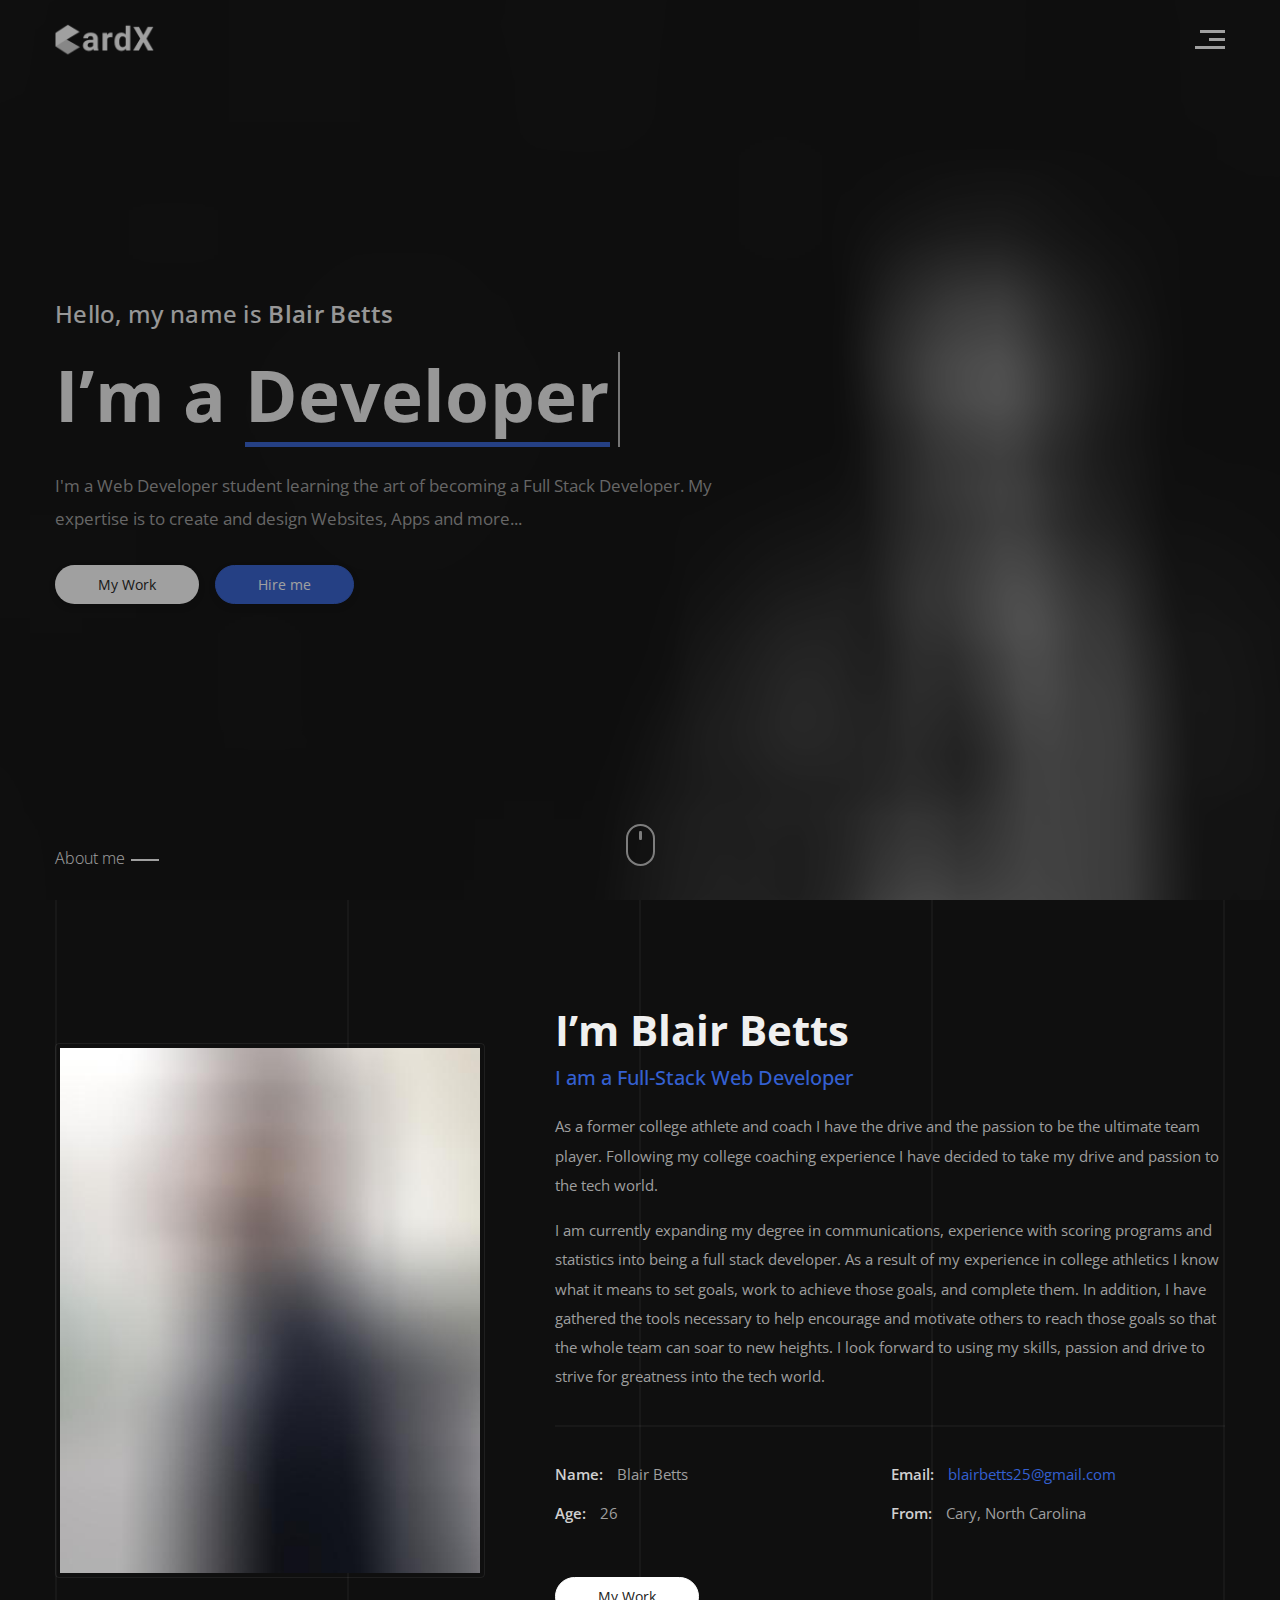
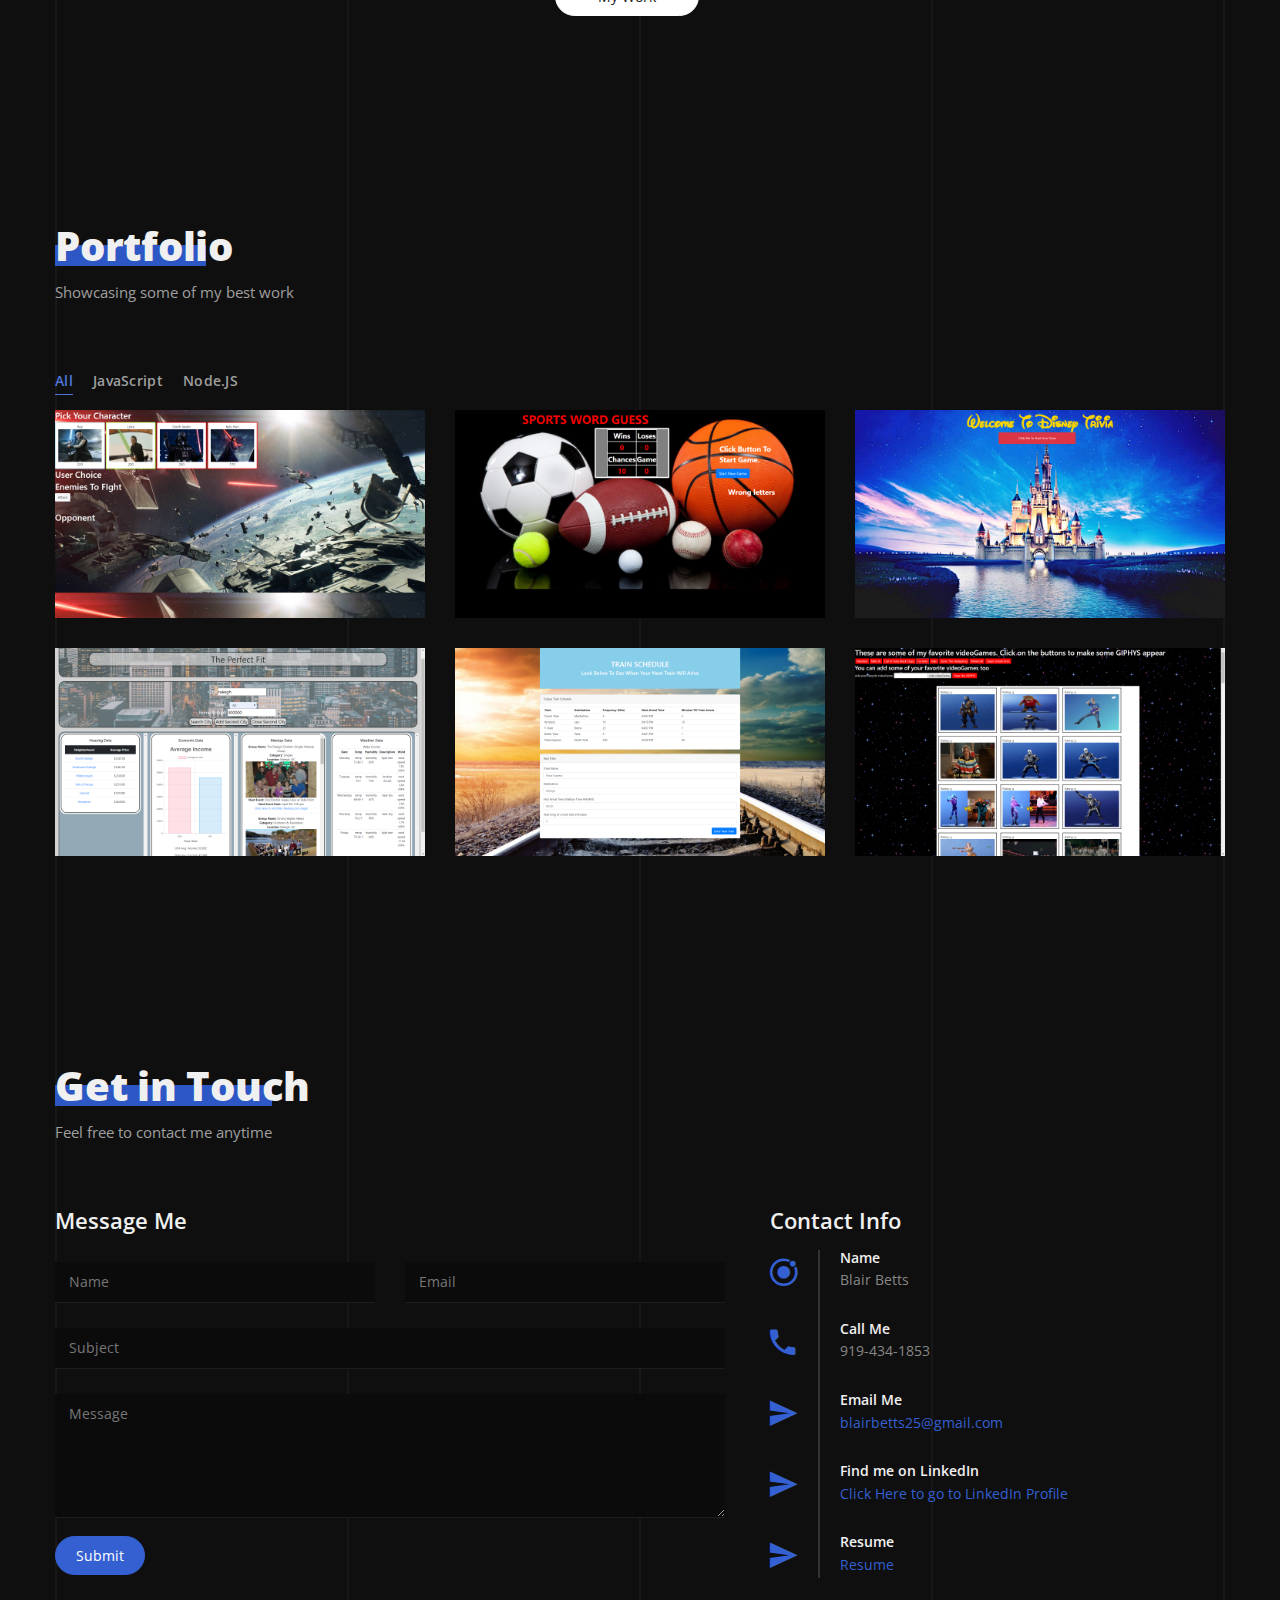
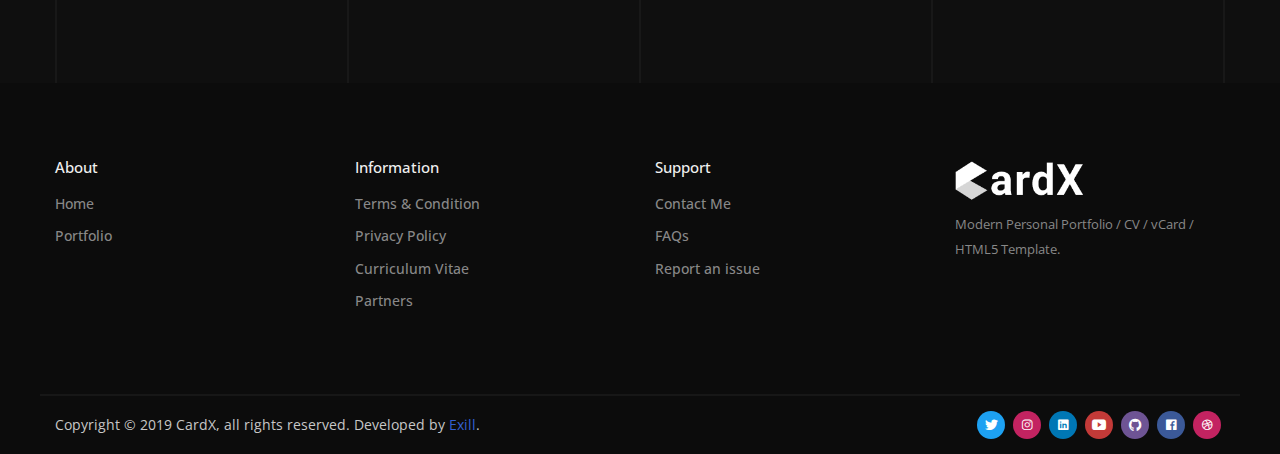
==== commit 0419fa36: "took off link to phone" ====
--- a/index.html
+++ b/index.html
@@ -552,7 +552,7 @@
               <li>
                 <div class="media align-items-center"><span class="info-icon"><i class="icon ion-md-call"></i></span>
                   <div class="media-body info-details">
-                    <h6 class="info-type">Call Me</h6><span class="info-value"><a href="0">919-434-1853</a></span>
+                    <h6 class="info-type">Call Me</h6><span class="info-value">919-434-1853</span>
                   </div>
                 </div>
               </li>
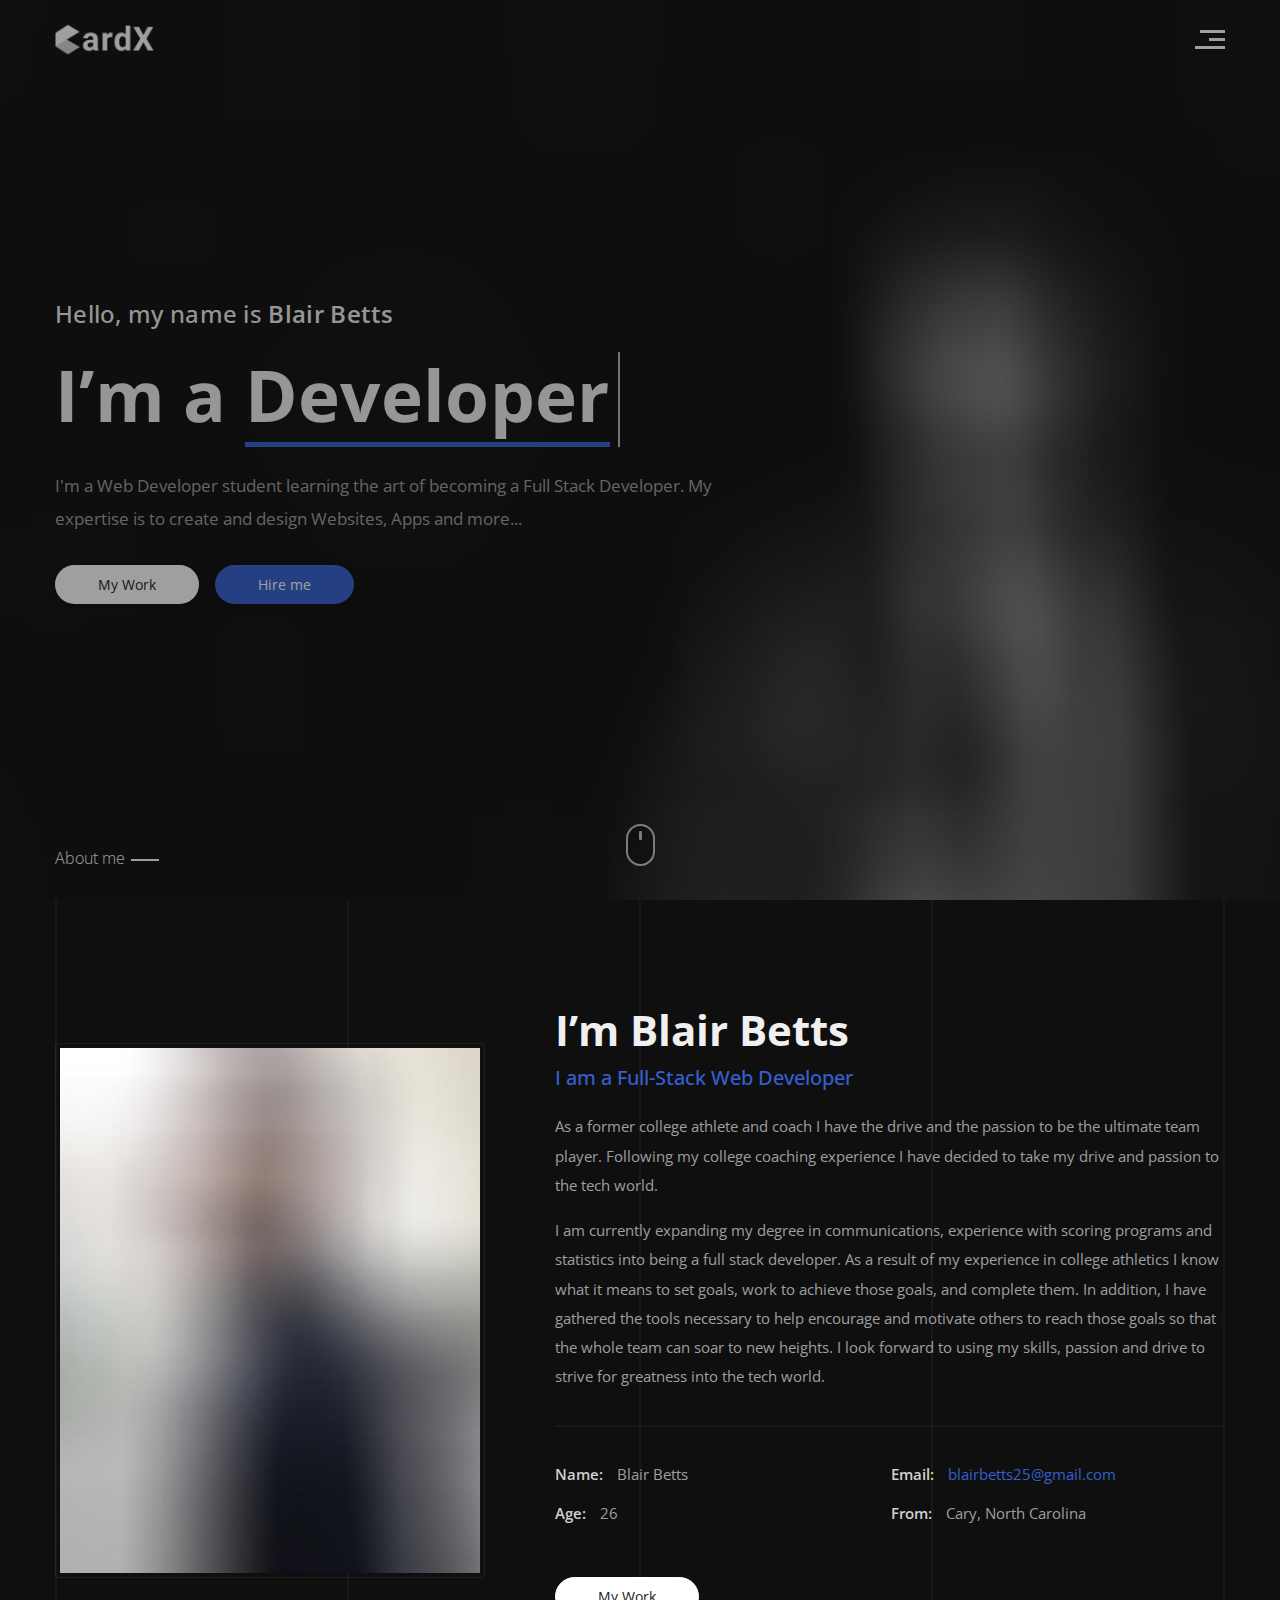
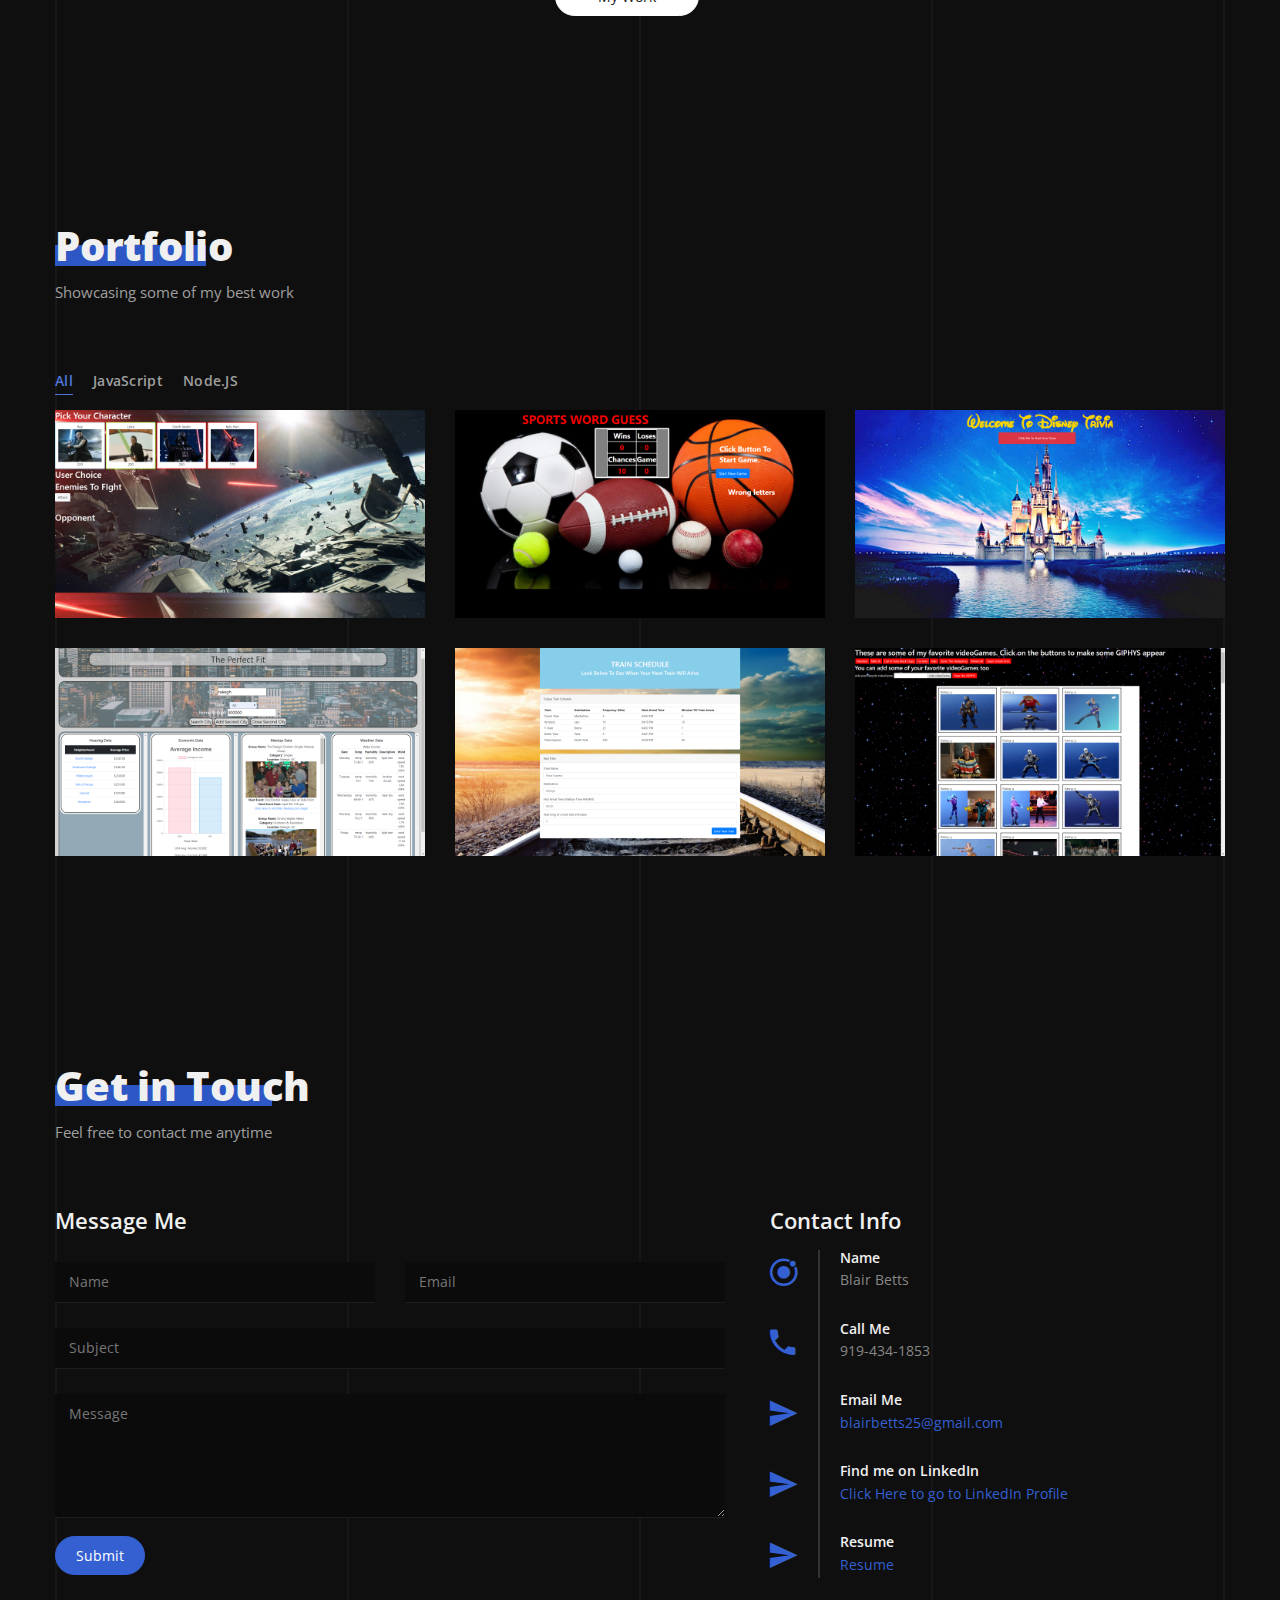
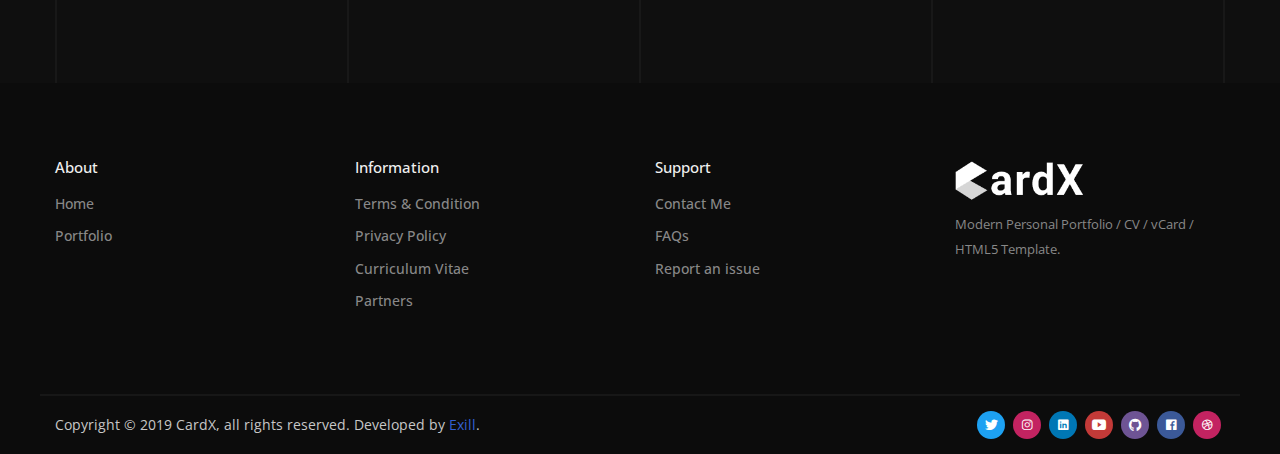
==== commit 95cc1e32: "just need picture" ====
--- a/index.html
+++ b/index.html
@@ -98,7 +98,7 @@
           <div class="col-12 col-lg-7 home-content">
             <h5 class="content-greet">Hello, my name is <b>Blair Betts</b></h5>
             <h1 class="content-skills cd-headline clip">I’m a <span class="cd-words-wrapper single-skill"><b
-                  class="is-visible">Developer</b><b>Designer</b></span></h1>
+                  class="is-visible">Developer</b><b>Designer</b><b>Leader</b></span></h1>
             <p class="content-description">I'm a Web Developer student learning the art of becoming a Full Stack
               Developer. My expertise
               is to create and design Websites, Apps and more...</p><a class="btn content-work button-main"
@@ -265,15 +265,13 @@
           </div>
           <div class="col-12 col-lg-7">
             <div class="lightbox-content">
-              <h3 class="content-title">Label Tag Mockup</h3>
+              <h3 class="content-title">Star Wars RPG Game</h3>
               <div class="content-description">
-                <p>Lorem ipsum dolor sit amet, consectetur adipisicing elit. Assumenda aut sapiente quo explicabo, quasi
-                  incidunt aperiam laudantium, nemo cum eaque inventore ut voluptas voluptatibus nihil! Amet soluta, ea
-                  illo sint?</p>
-                <p>Lorem ipsum dolor sit amet, consectetur adipisicing elit. Obcaecati dignissimos culpa deserunt
-                  aspernatur ipsa veritatis alias labore tempore laboriosam commodi! Ab neque sunt, odio voluptatibus,
-                  dignissimos nisi consequuntur atque qui explicabo eligendi, harum in? Amet aspernatur atque quam. Illo
-                  natus tempora explicabo deleniti molestias numquam debitis repudiandae, repellendus voluptatum soluta?
+                <p>Choose your Star Wars character as you duel it out to see who is the best Jedi or Sith.</p>
+                <p>Start by selecting your character. 
+                  Select who your are going to battle. Then let the battle comense! You can enhance this epic battle with some epic battle music.
+                  Do you have what it takes to be the last one standing?
+                  For behind the scenes on how this game works click the web design button below.
                 </p>
               </div>
               <ul class="list-inline content-info">
@@ -284,7 +282,7 @@
                   <p>12 May, 2019</p>
                 </li>
                 <li class="list-inline-item single-info"><span>Technologies:</span>
-                  <p>HTML5, SCSS, JS</p>
+                  <p>HTML5, SCSS, JS, jQuery</p>
                 </li>
               </ul><a class="btn content-btn button-main button-scheme"
                 href="https://blairbetts25.github.io/unit-4-game/" target="_blank" role="button">Visit Project</a>
@@ -306,15 +304,11 @@
           </div>
           <div class="col-12 col-lg-7">
             <div class="lightbox-content">
-              <h3 class="content-title">3D Bag Mockup</h3>
+              <h3 class="content-title">Hangman</h3>
               <div class="content-description">
-                <p>Lorem ipsum dolor sit amet, consectetur adipisicing elit. Assumenda aut sapiente quo explicabo, quasi
-                  incidunt aperiam laudantium, nemo cum eaque inventore ut voluptas voluptatibus nihil! Amet soluta, ea
-                  illo sint?</p>
-                <p>Lorem ipsum dolor sit amet, consectetur adipisicing elit. Obcaecati dignissimos culpa deserunt
-                  aspernatur ipsa veritatis alias labore tempore laboriosam commodi! Ab neque sunt, odio voluptatibus,
-                  dignissimos nisi consequuntur atque qui explicabo eligendi, harum in? Amet aspernatur atque quam. Illo
-                  natus tempora explicabo deleniti molestias numquam debitis repudiandae, repellendus voluptatum soluta?
+                <p>Welcome to this sports edition of Hangman</p>
+                <p>How well do you know your sports? Test your skills with this sports edition of hangman. The categories range accross baseball, basketball, football, hockey, and even golf. Can you figure out the word before all your guesses are up?
+                  Have any good words or wants to see how this game works click the web design button below.
                 </p>
               </div>
               <ul class="list-inline content-info">
@@ -348,15 +342,11 @@
           </div>
           <div class="col-12 col-lg-7">
             <div class="lightbox-content">
-              <h3 class="content-title">Modern Bag Design</h3>
+              <h3 class="content-title">Disney Trivia</h3>
               <div class="content-description">
-                <p>Lorem ipsum dolor sit amet, consectetur adipisicing elit. Assumenda aut sapiente quo explicabo, quasi
-                  incidunt aperiam laudantium, nemo cum eaque inventore ut voluptas voluptatibus nihil! Amet soluta, ea
-                  illo sint?</p>
-                <p>Lorem ipsum dolor sit amet, consectetur adipisicing elit. Obcaecati dignissimos culpa deserunt
-                  aspernatur ipsa veritatis alias labore tempore laboriosam commodi! Ab neque sunt, odio voluptatibus,
-                  dignissimos nisi consequuntur atque qui explicabo eligendi, harum in? Amet aspernatur atque quam. Illo
-                  natus tempora explicabo deleniti molestias numquam debitis repudiandae, repellendus voluptatum soluta?
+                <p>Hi boys and girls welcome to world of Disney. How well do you know your Disney Trivia?</p>
+                <p>Start this Disney trivia and see how many questions you can get right. Take this multiple choice quiz and see how well you know the parks as well as the movies.
+                  See how this game was made by hitting the web desgin button below.
                 </p>
               </div>
               <ul class="list-inline content-info">
@@ -390,15 +380,11 @@
           </div>
           <div class="col-12 col-lg-7">
             <div class="lightbox-content">
-              <h3 class="content-title">Coffee Cup Design</h3>
+              <h3 class="content-title">Perfect Fit</h3>
               <div class="content-description">
-                <p>Lorem ipsum dolor sit amet, consectetur adipisicing elit. Assumenda aut sapiente quo explicabo, quasi
-                  incidunt aperiam laudantium, nemo cum eaque inventore ut voluptas voluptatibus nihil! Amet soluta, ea
-                  illo sint?</p>
-                <p>Lorem ipsum dolor sit amet, consectetur adipisicing elit. Obcaecati dignissimos culpa deserunt
-                  aspernatur ipsa veritatis alias labore tempore laboriosam commodi! Ab neque sunt, odio voluptatibus,
-                  dignissimos nisi consequuntur atque qui explicabo eligendi, harum in? Amet aspernatur atque quam. Illo
-                  natus tempora explicabo deleniti molestias numquam debitis repudiandae, repellendus voluptatum soluta?
+                <p>Are you looking for your next place to live?</p>
+                <p>Enter in what city you want to search and get information about the housing market, economic status, fun activities to do as well as what the weather is like in your new Perfect Fit home. Not sure which one to pick click the compare button to see multiple cities or compare a city you're currently living in to one that you want to live in.
+                  Want to see the magic behind finding your Perfect Fit? Click the web desgin button below.
                 </p>
               </div>
               <ul class="list-inline content-info">
@@ -434,15 +420,11 @@
           </div>
           <div class="col-12 col-lg-7">
             <div class="lightbox-content">
-              <h3 class="content-title">T-Shirt Design</h3>
+              <h3 class="content-title">All Aboard</h3>
               <div class="content-description">
-                <p>Lorem ipsum dolor sit amet, consectetur adipisicing elit. Assumenda aut sapiente quo explicabo, quasi
-                  incidunt aperiam laudantium, nemo cum eaque inventore ut voluptas voluptatibus nihil! Amet soluta, ea
-                  illo sint?</p>
-                <p>Lorem ipsum dolor sit amet, consectetur adipisicing elit. Obcaecati dignissimos culpa deserunt
-                  aspernatur ipsa veritatis alias labore tempore laboriosam commodi! Ab neque sunt, odio voluptatibus,
-                  dignissimos nisi consequuntur atque qui explicabo eligendi, harum in? Amet aspernatur atque quam. Illo
-                  natus tempora explicabo deleniti molestias numquam debitis repudiandae, repellendus voluptatum soluta?
+                <p>Ever want to create you're own train schedule?</p>
+                <p>Enter in what train name is, where it goes, what time is the first stop, as well as how often does it come. See your train appear and let you know when the next stop is.
+                  Want to see how this whole schedule works? Click the web desgin button below.
                 </p>
               </div>
               <ul class="list-inline content-info">
@@ -476,15 +458,12 @@
           </div>
           <div class="col-12 col-lg-7">
             <div class="lightbox-content">
-              <h3 class="content-title">Packaging Box Mockup</h3>
+              <h3 class="content-title">GIPHY</h3>
               <div class="content-description">
-                <p>Lorem ipsum dolor sit amet, consectetur adipisicing elit. Assumenda aut sapiente quo explicabo, quasi
-                  incidunt aperiam laudantium, nemo cum eaque inventore ut voluptas voluptatibus nihil! Amet soluta, ea
-                  illo sint?</p>
-                <p>Lorem ipsum dolor sit amet, consectetur adipisicing elit. Obcaecati dignissimos culpa deserunt
-                  aspernatur ipsa veritatis alias labore tempore laboriosam commodi! Ab neque sunt, odio voluptatibus,
-                  dignissimos nisi consequuntur atque qui explicabo eligendi, harum in? Amet aspernatur atque quam. Illo
-                  natus tempora explicabo deleniti molestias numquam debitis repudiandae, repellendus voluptatum soluta?
+                <p>Want to see funny videos of your favorite topics?</p>
+                <p>Enter in your favorite video game or any topic you wish to search and watch the giphys appear.
+                  Click on the giphy to let it play. If you want it stop just click the giphy again and it will stop. Don't see a topic you want to search type it in and add a button so that you can search for it.
+                  Want to see how this works click the web design button below.
                 </p>
               </div>
               <ul class="list-inline content-info">
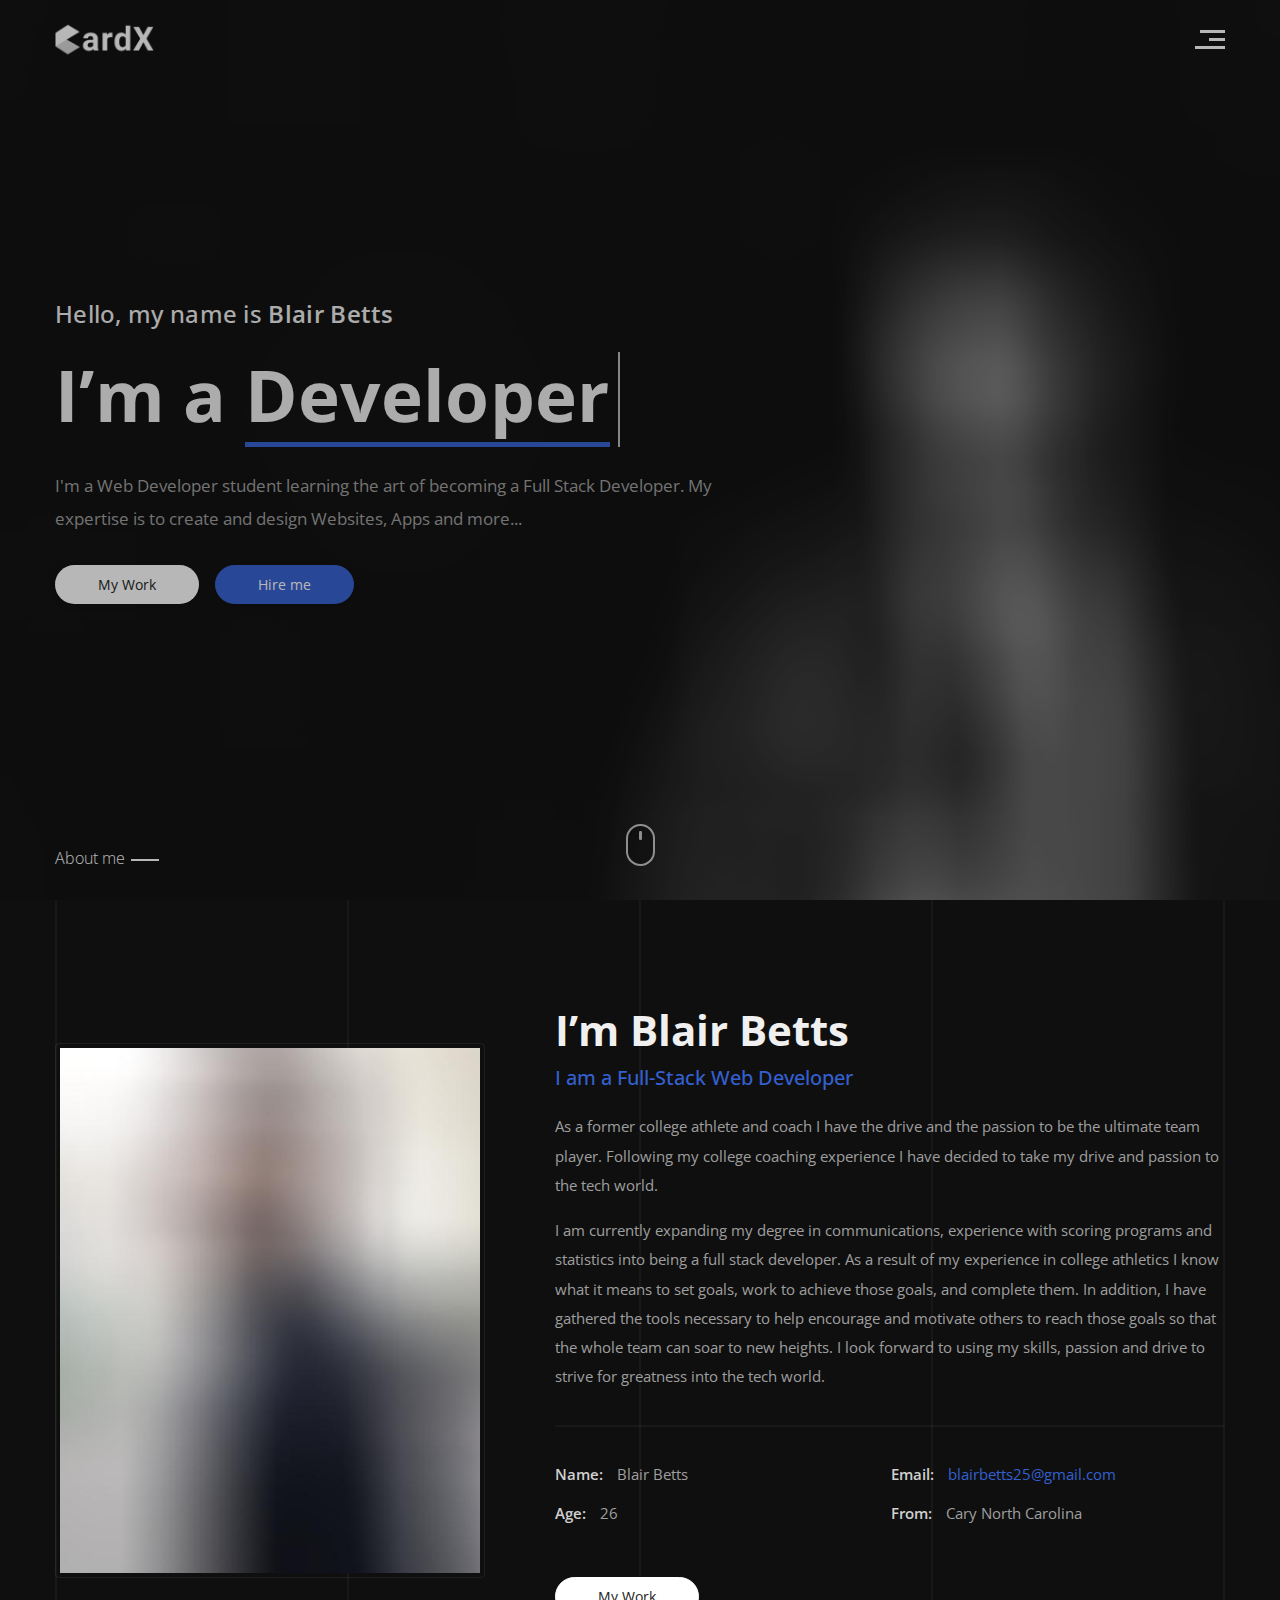
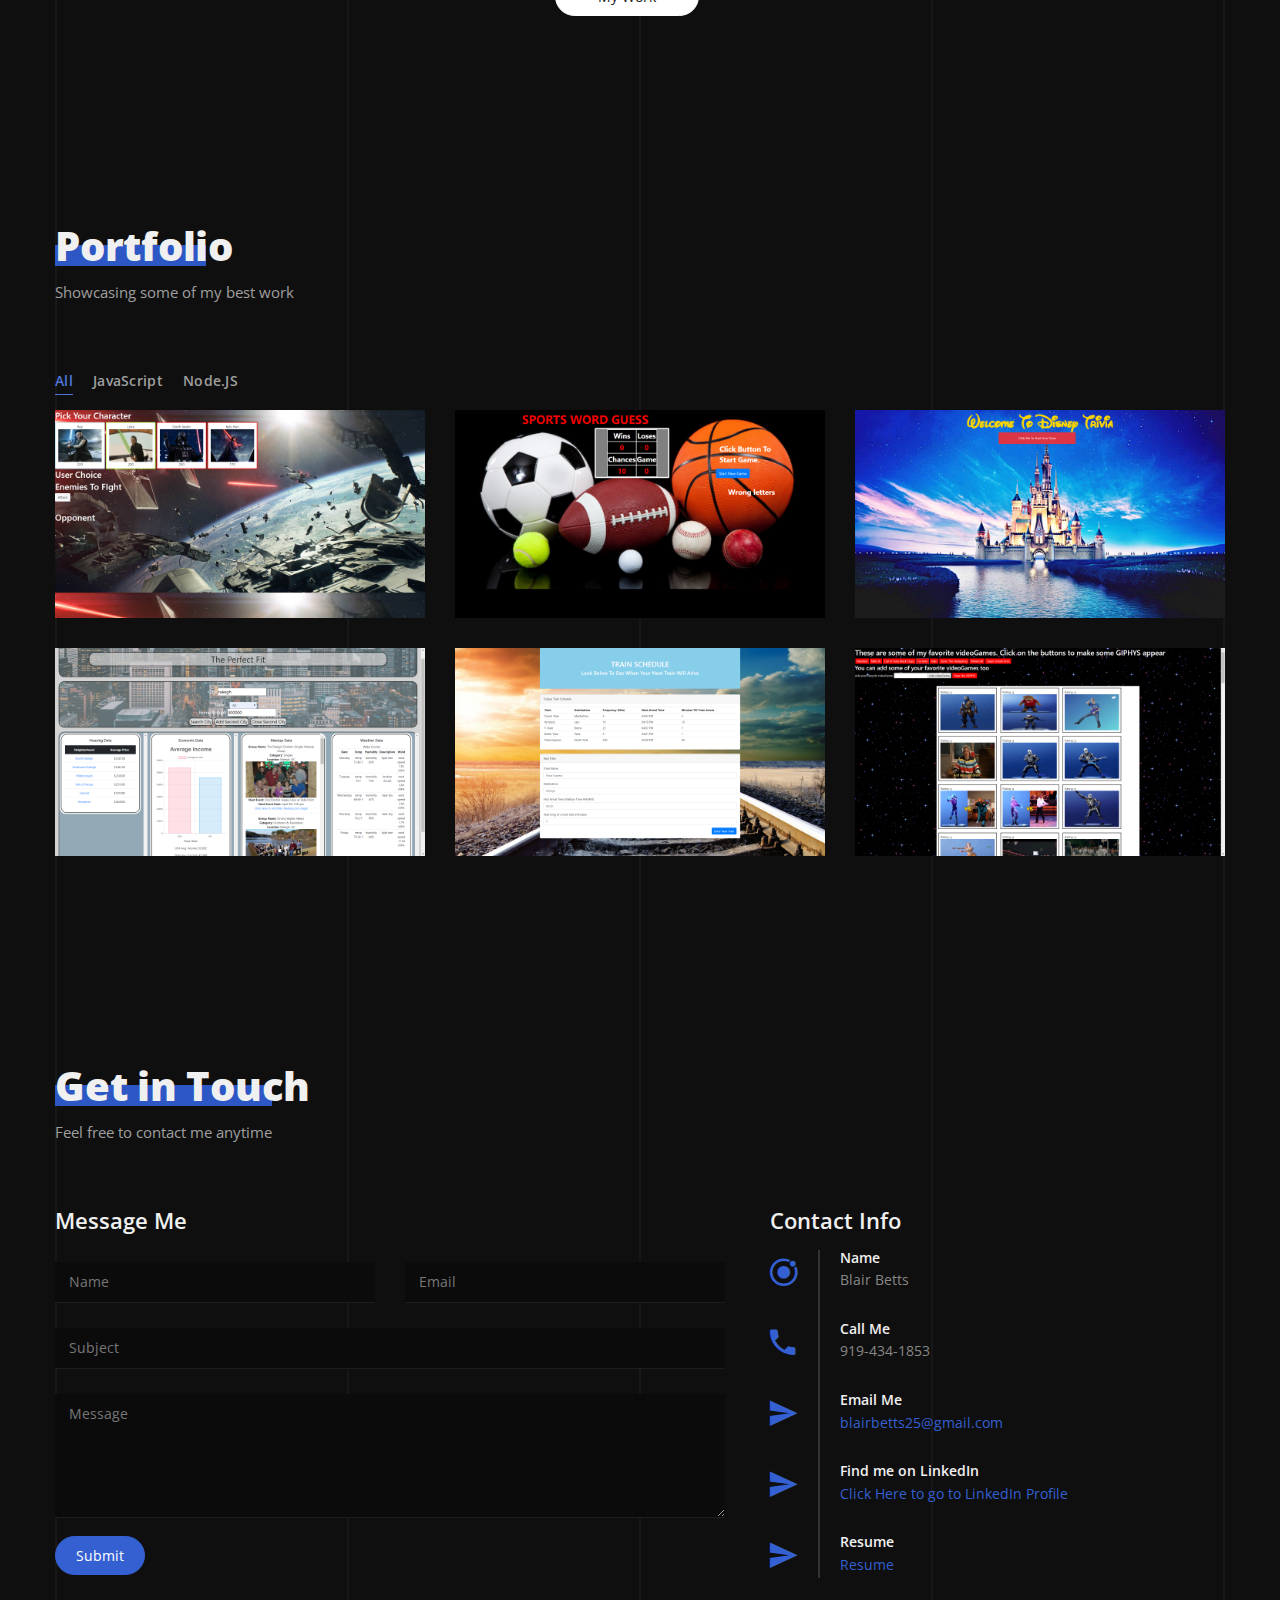
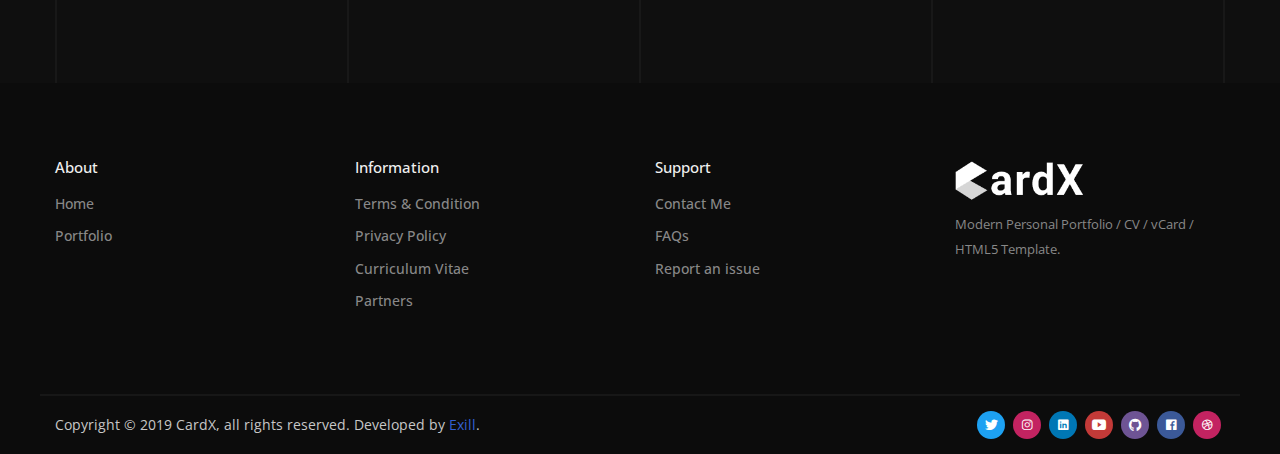
==== commit ce051d8d: "not loading" ====
--- a/index.html
+++ b/index.html
@@ -161,7 +161,7 @@
                   <p>26</p>
                 </li>
                 <li class="list-inline-item single-info"><span>From:</span>
-                  <p>Cary, North Carolina</p>
+                  <p>Cary North Carolina</p>
                 </li>
               </ul>
             </address><a class="btn content-work button-main" data-scroll="" href="#portfolio-area" role="button">My
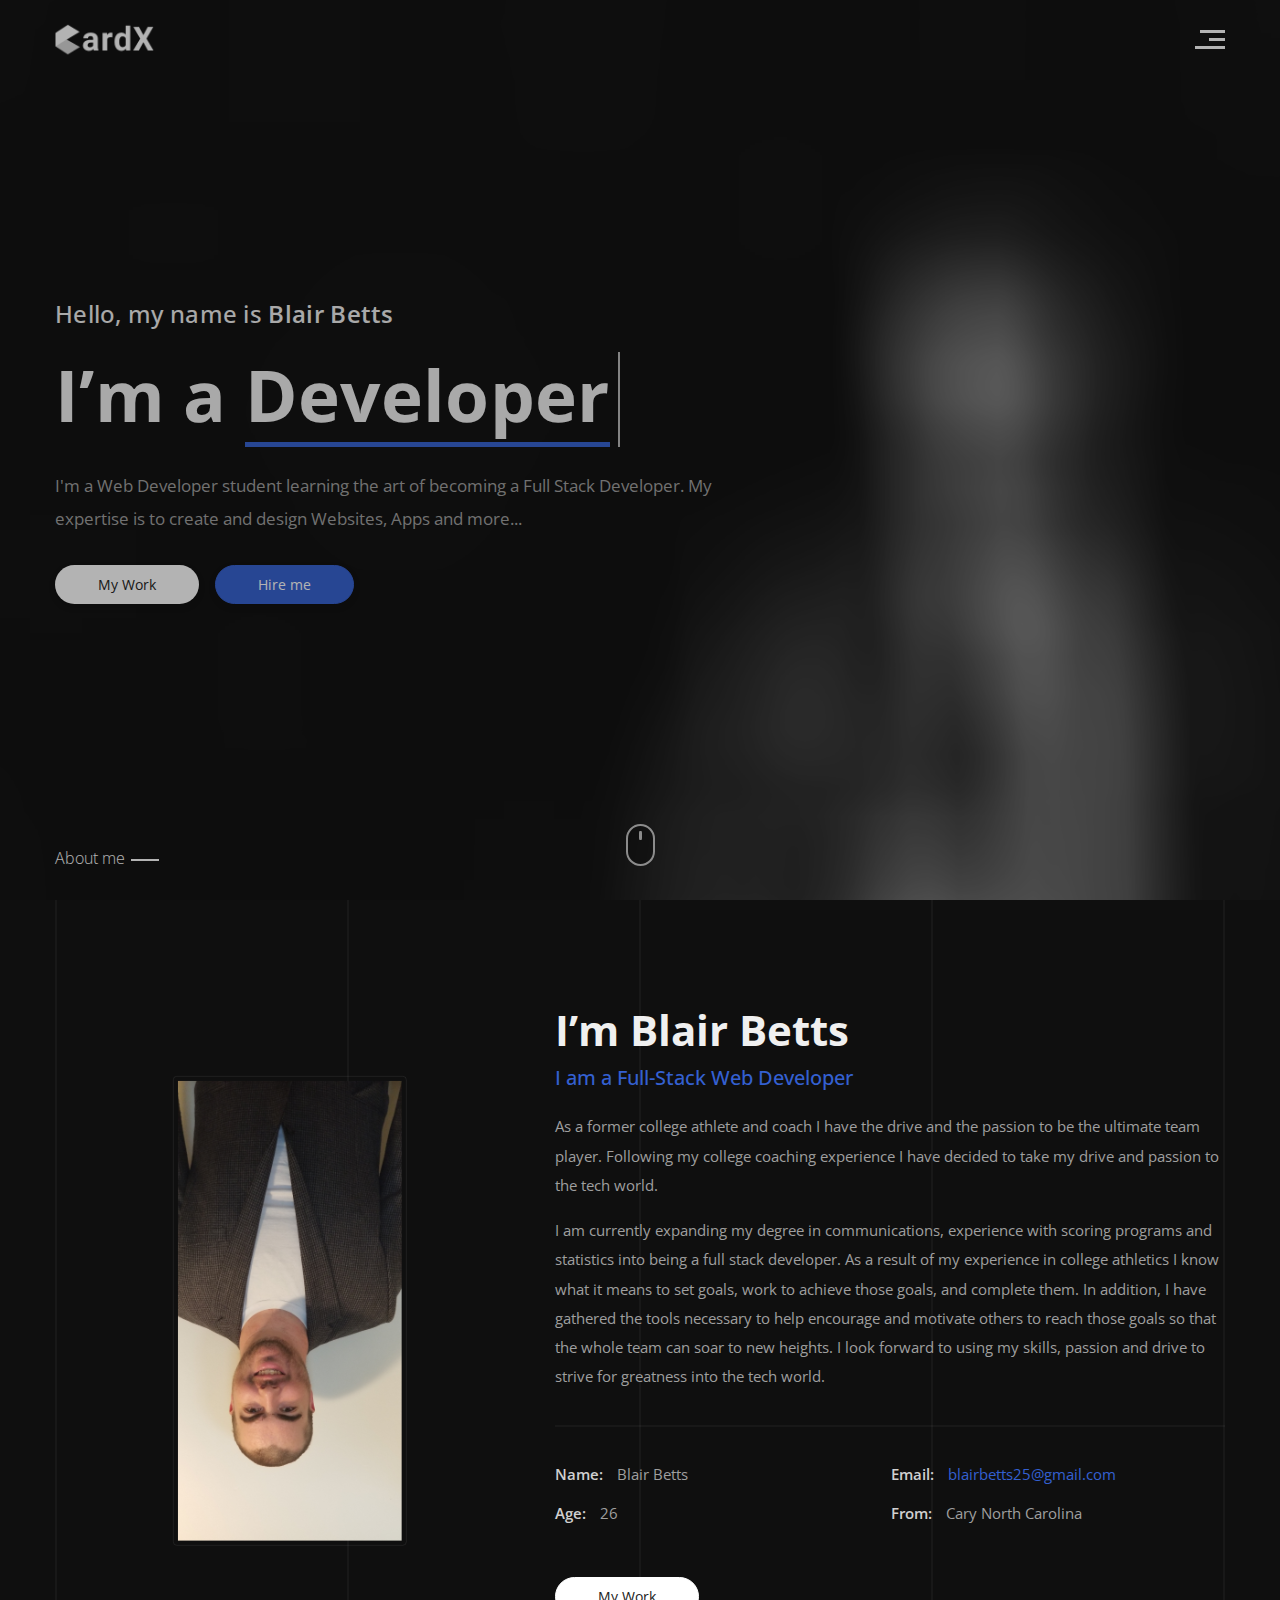
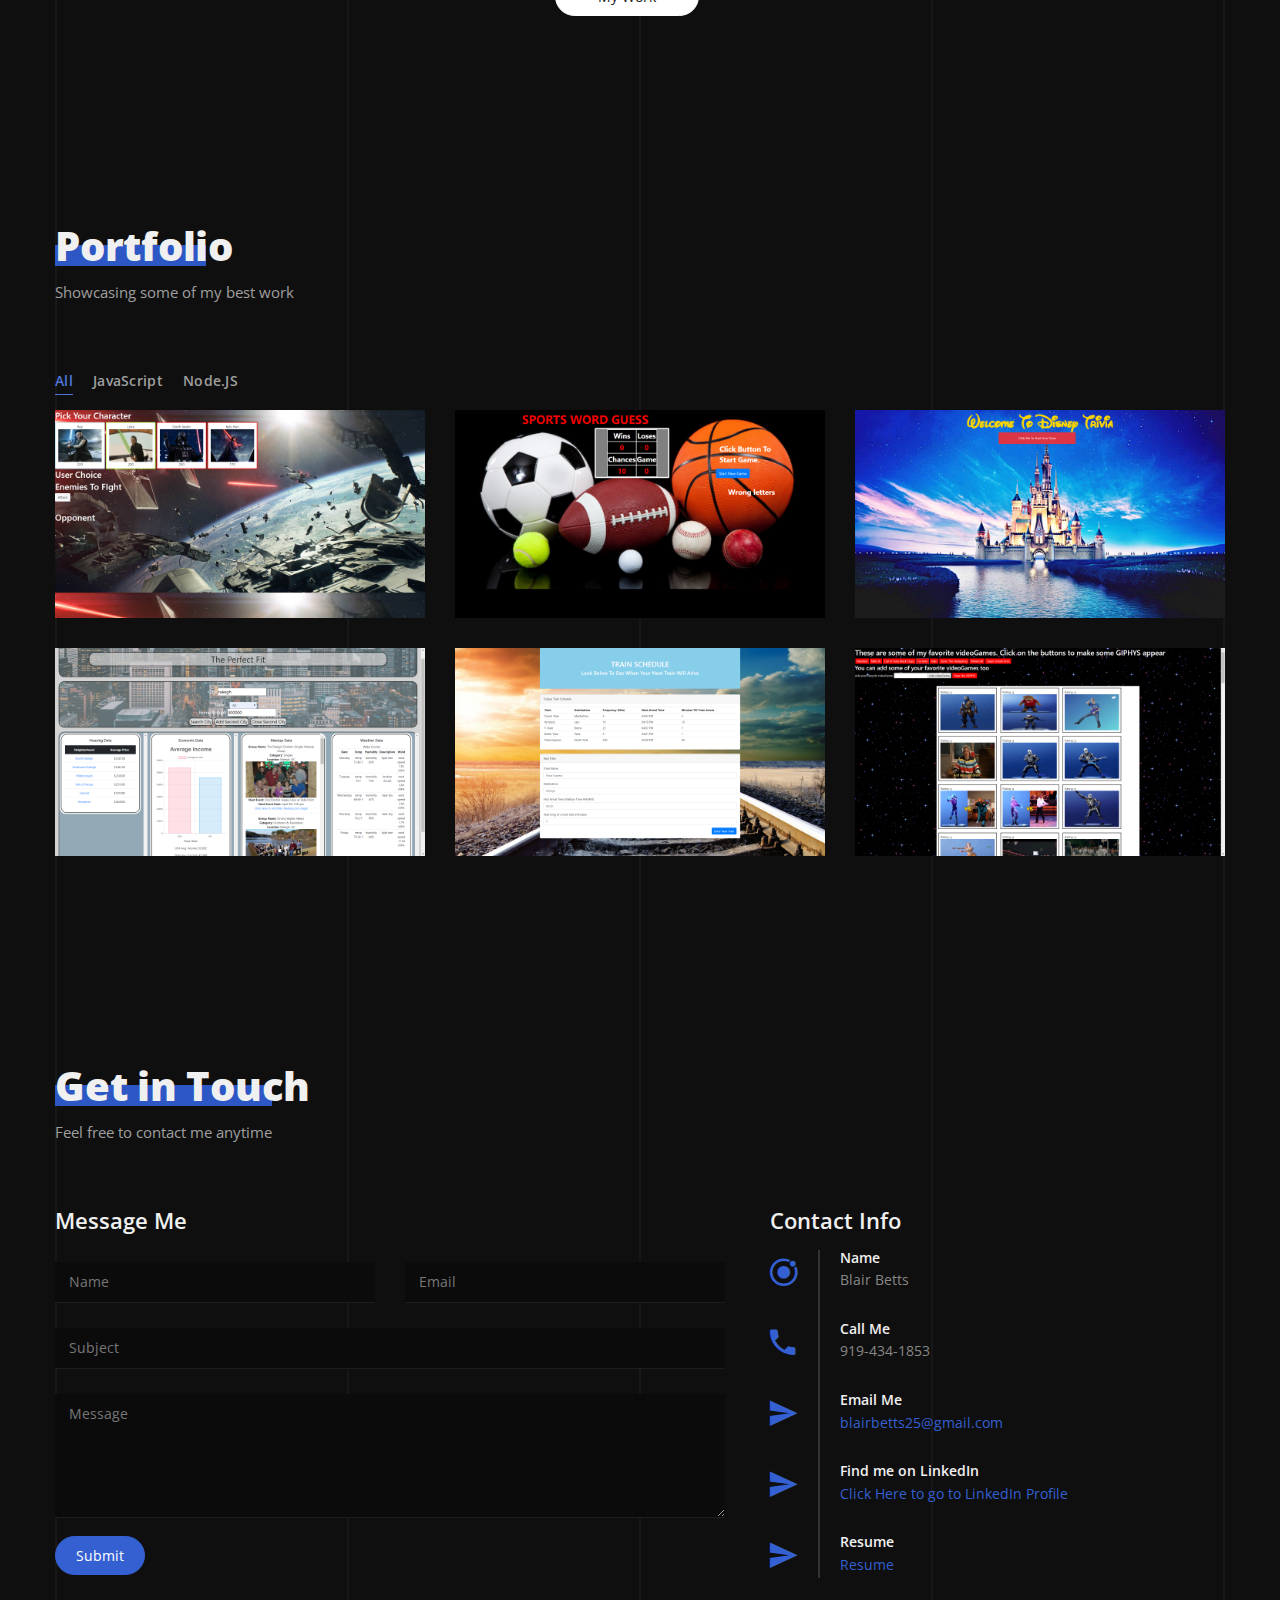
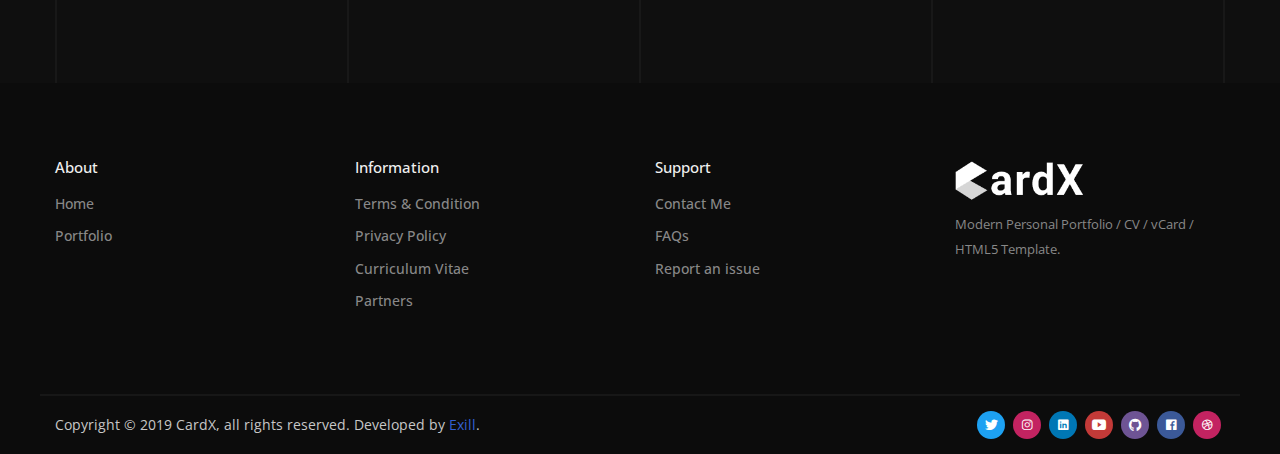
==== commit 5f2b85ab: "added photo" ====
--- a/index.html
+++ b/index.html
@@ -122,7 +122,7 @@
     <div class="container">
       <div class="row align-items-center">
         <!-- Picture part-->
-        <div class="col-12 col-lg-5 about-img"><img class="img-fluid img-thumbnail" src="img/about-img.jpg"
+        <div class="col-12 col-lg-5 about-img"><img class="img-fluid img-thumbnail" id="headshot" src="assets/images/headshot.jpg"
             alt="About Picture"></div>
         <!-- Content part-->
         <div class="col-12 col-lg-7 about-content">
--- a/css/main.css
+++ b/css/main.css
@@ -748,6 +748,10 @@
 }
 
 /*----------- About -----------*/
+#headshot{
+  transform: rotate(90deg);
+  width: 500%;
+}
 .about-area .about-img img {
   width: 430px;
 }
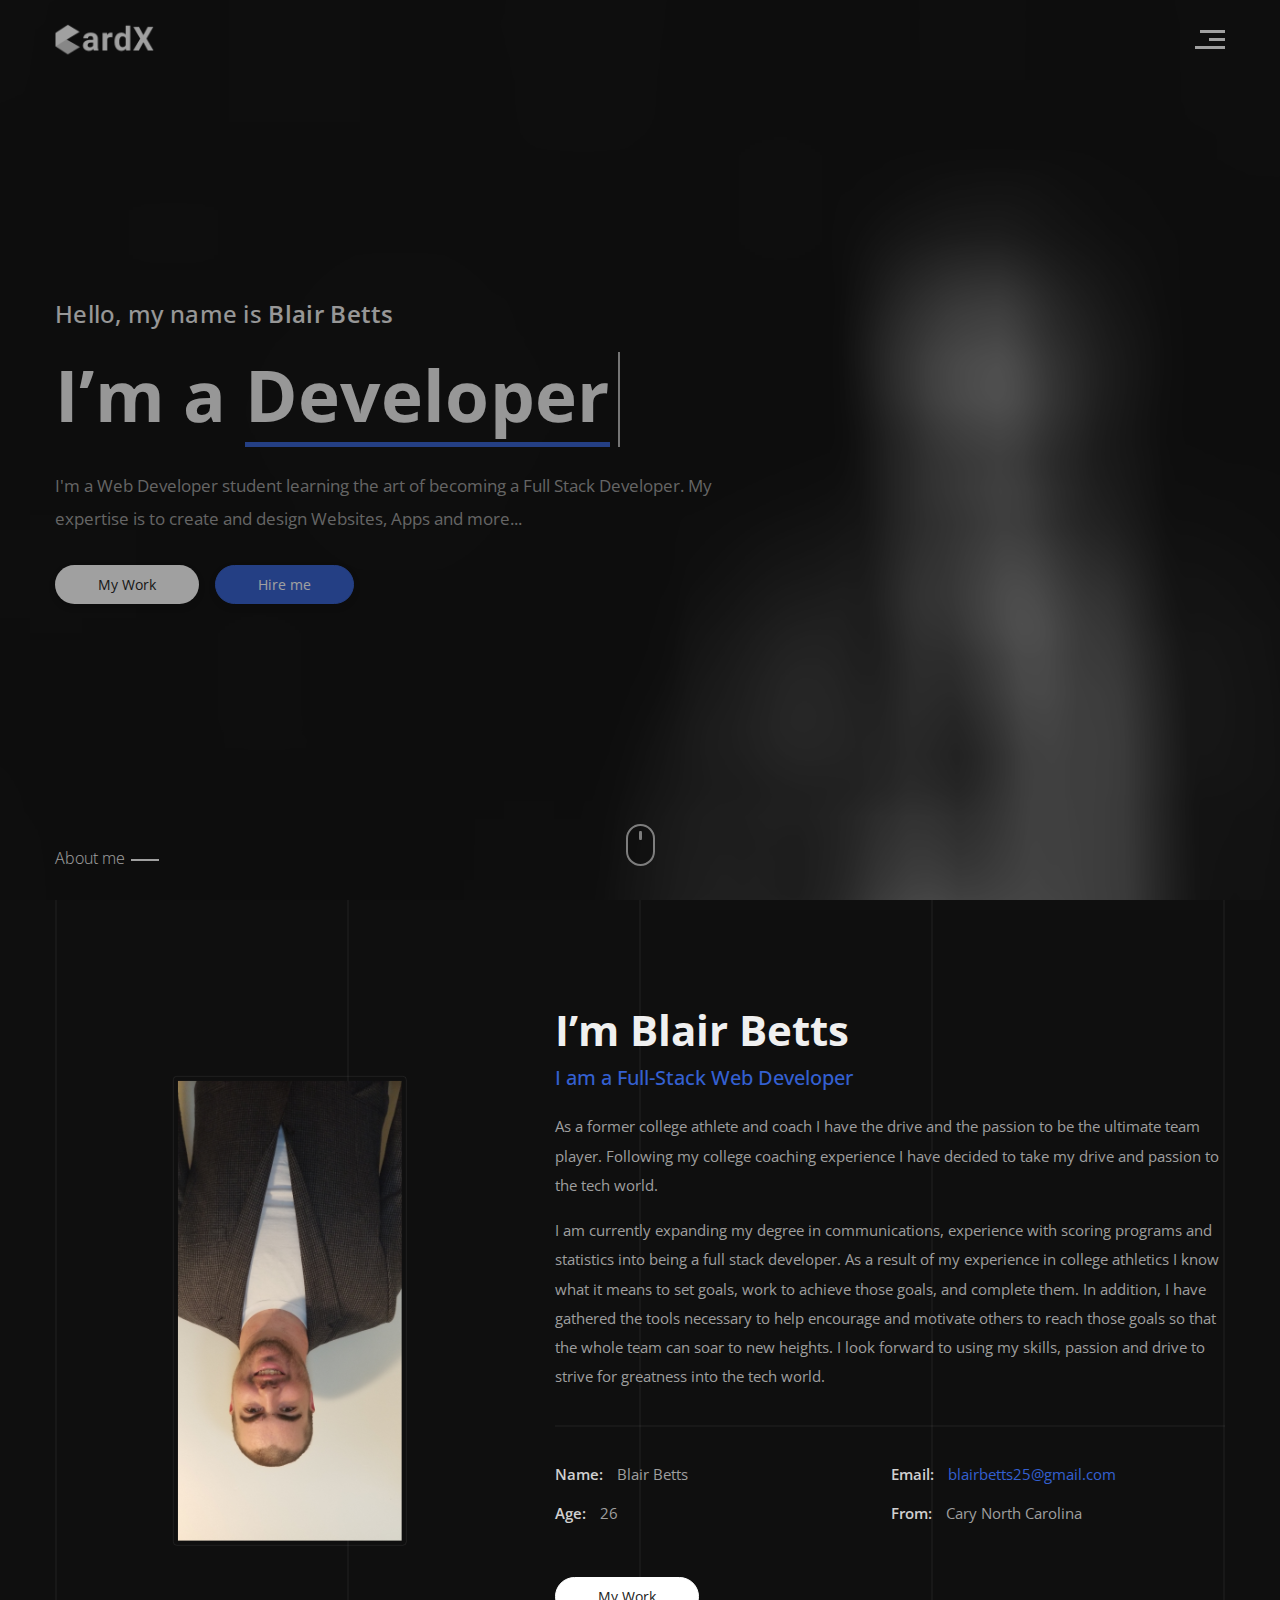
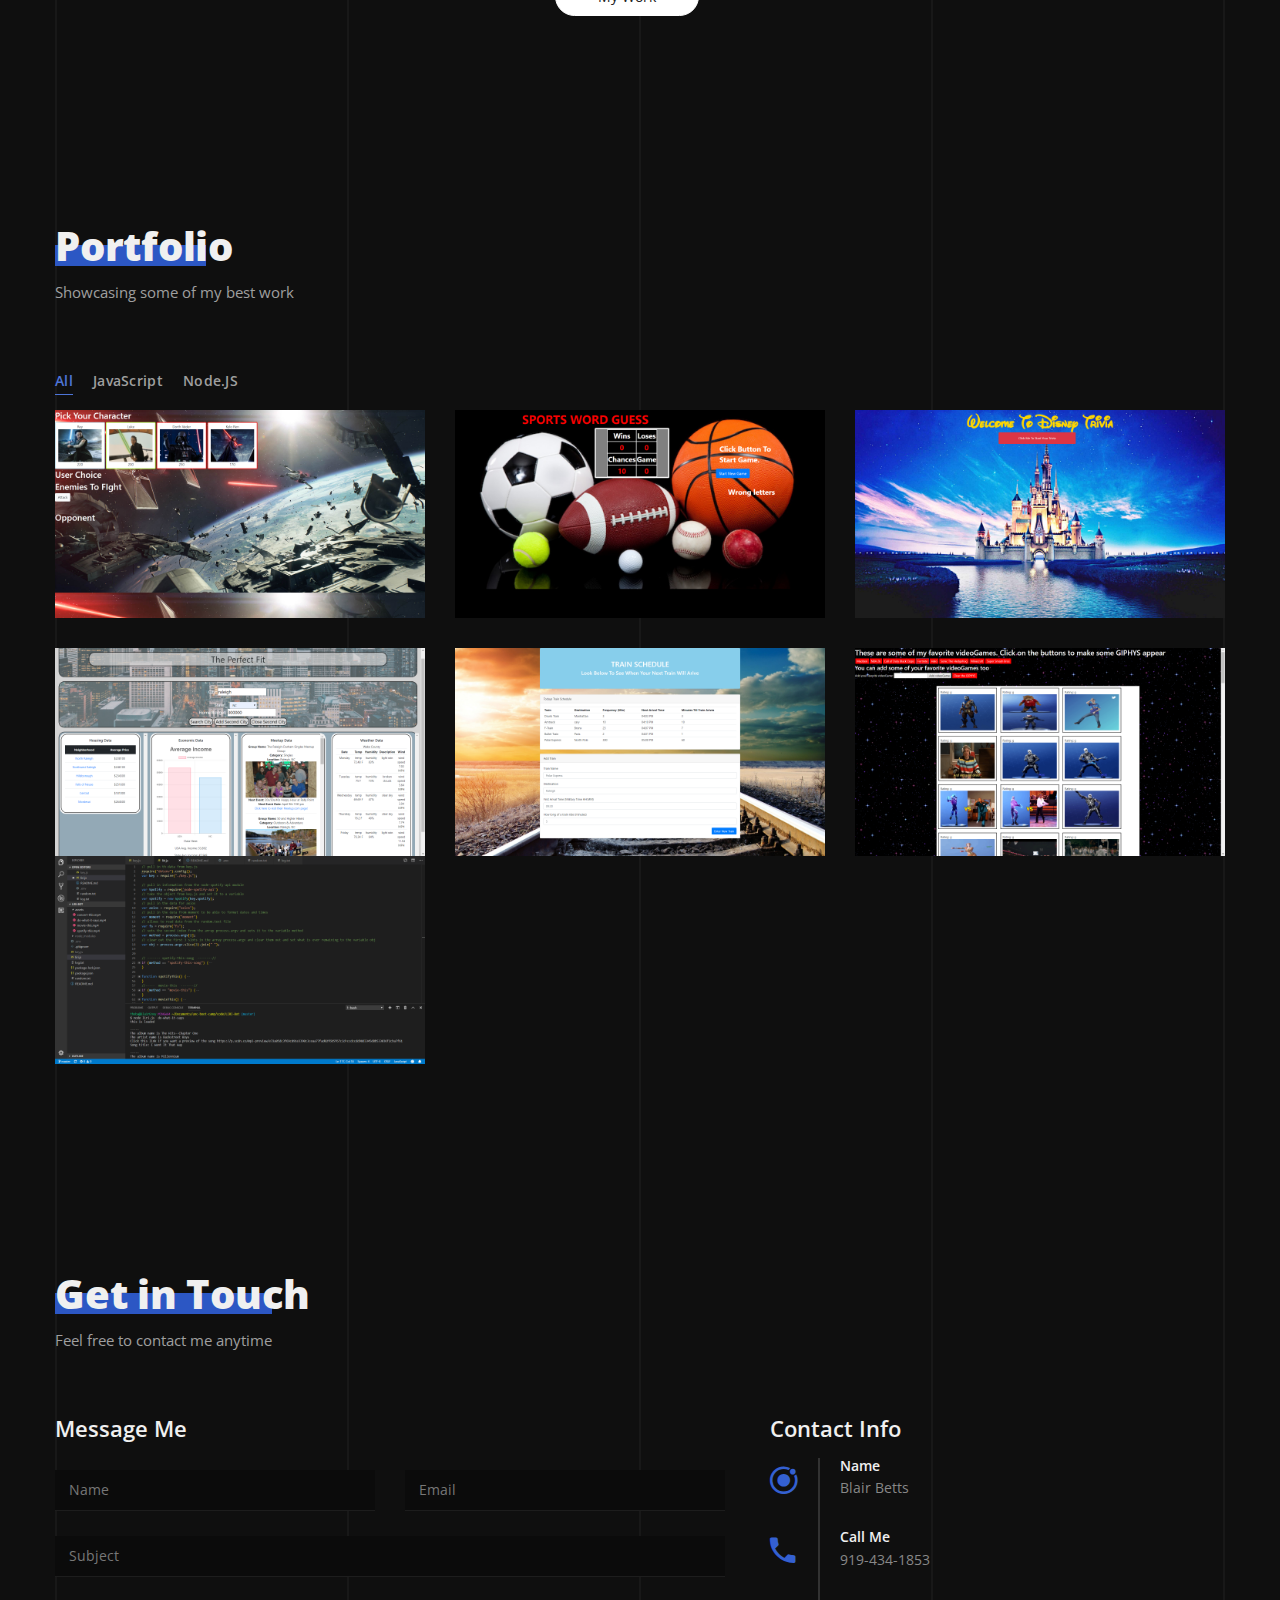
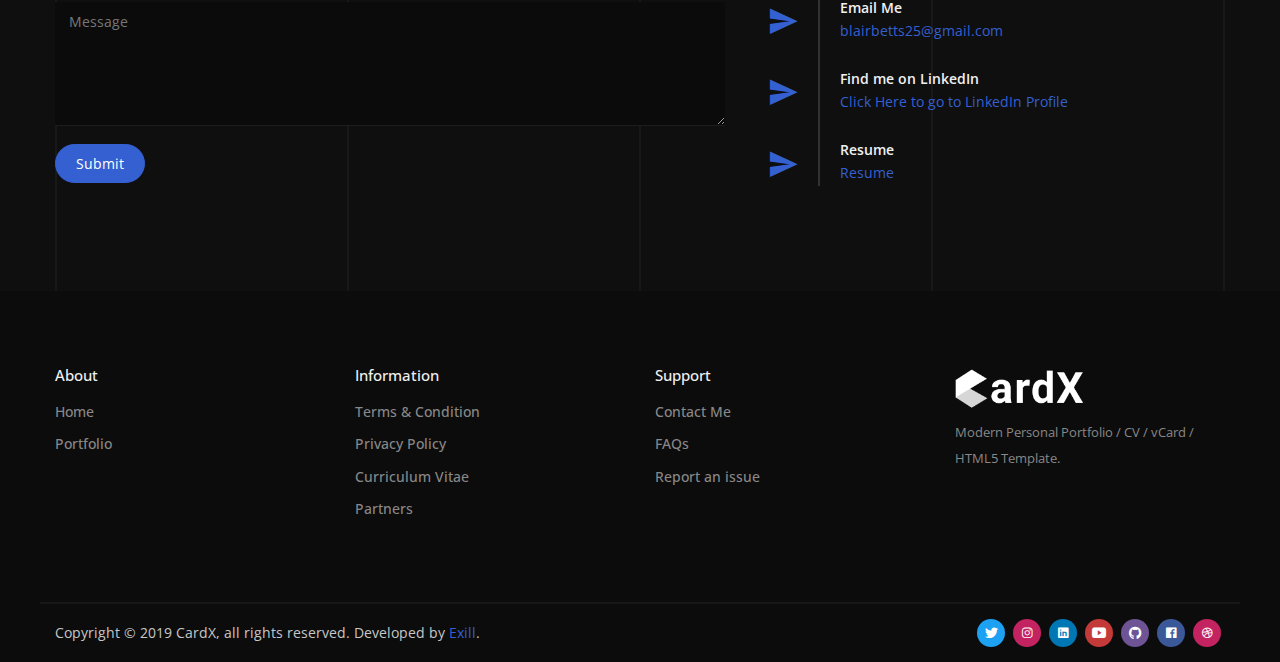
==== commit d8566c97: "updated portfolio" ====
--- a/index.html
+++ b/index.html
@@ -122,8 +122,8 @@
     <div class="container">
       <div class="row align-items-center">
         <!-- Picture part-->
-        <div class="col-12 col-lg-5 about-img"><img class="img-fluid img-thumbnail" id="headshot" src="assets/images/headshot.jpg"
-            alt="About Picture"></div>
+        <div class="col-12 col-lg-5 about-img"><img class="img-fluid img-thumbnail" id="headshot"
+            src="assets/images/headshot.jpg" alt="About Picture"></div>
         <!-- Content part-->
         <div class="col-12 col-lg-7 about-content">
           <div class="content-block">
@@ -188,7 +188,7 @@
           <ul class="list-inline filter-control" role="group" aria-label="Filter Control">
             <li class="list-inline-item tab-active" data-group="all">All</li>
             <li class="list-inline-item" data-group="JavaScript">JavaScript</li>
-            <li class="list-inline-item" data-group="design">Node.JS</li>
+            <li class="list-inline-item" data-group="Node.Js">Node.JS</li>
           </ul>
         </div>
       </div>
@@ -250,6 +250,14 @@
             </div>
           </a></div>
         <div class="col-6 col-lg-4 sizer-element"></div>
+        <div class="single-item col-6 col-lg-4" data-groups="[&quot;Node.Js&quot;]"><a class="portfolio-item"
+            href="#item-7">
+            <div class="portfolio-wrapper mb-0"><img class="img-fluid" alt="Item" src="assets/images/liribot.png">
+              <div class="item-content">
+                <h6 class="content-title">Liri Bot</h6><span class="content-more">More Info</span>
+              </div>
+            </div>
+          </a></div>
       </div>
     </div>
     <!-- Single lightbox-->
@@ -268,8 +276,9 @@
               <h3 class="content-title">Star Wars RPG Game</h3>
               <div class="content-description">
                 <p>Choose your Star Wars character as you duel it out to see who is the best Jedi or Sith.</p>
-                <p>Start by selecting your character. 
-                  Select who your are going to battle. Then let the battle comense! You can enhance this epic battle with some epic battle music.
+                <p>Start by selecting your character.
+                  Select who your are going to battle. Then let the battle comense! You can enhance this epic battle
+                  with some epic battle music.
                   Do you have what it takes to be the last one standing?
                   For behind the scenes on how this game works click the web design button below.
                 </p>
@@ -307,7 +316,9 @@
               <h3 class="content-title">Hangman</h3>
               <div class="content-description">
                 <p>Welcome to this sports edition of Hangman</p>
-                <p>How well do you know your sports? Test your skills with this sports edition of hangman. The categories range accross baseball, basketball, football, hockey, and even golf. Can you figure out the word before all your guesses are up?
+                <p>How well do you know your sports? Test your skills with this sports edition of hangman. The
+                  categories range accross baseball, basketball, football, hockey, and even golf. Can you figure out the
+                  word before all your guesses are up?
                   Have any good words or wants to see how this game works click the web design button below.
                 </p>
               </div>
@@ -345,7 +356,8 @@
               <h3 class="content-title">Disney Trivia</h3>
               <div class="content-description">
                 <p>Hi boys and girls welcome to world of Disney. How well do you know your Disney Trivia?</p>
-                <p>Start this Disney trivia and see how many questions you can get right. Take this multiple choice quiz and see how well you know the parks as well as the movies.
+                <p>Start this Disney trivia and see how many questions you can get right. Take this multiple choice quiz
+                  and see how well you know the parks as well as the movies.
                   See how this game was made by hitting the web desgin button below.
                 </p>
               </div>
@@ -383,7 +395,10 @@
               <h3 class="content-title">Perfect Fit</h3>
               <div class="content-description">
                 <p>Are you looking for your next place to live?</p>
-                <p>Enter in what city you want to search and get information about the housing market, economic status, fun activities to do as well as what the weather is like in your new Perfect Fit home. Not sure which one to pick click the compare button to see multiple cities or compare a city you're currently living in to one that you want to live in.
+                <p>Enter in what city you want to search and get information about the housing market, economic status,
+                  fun activities to do as well as what the weather is like in your new Perfect Fit home. Not sure which
+                  one to pick click the compare button to see multiple cities or compare a city you're currently living
+                  in to one that you want to live in.
                   Want to see the magic behind finding your Perfect Fit? Click the web desgin button below.
                 </p>
               </div>
@@ -423,7 +438,8 @@
               <h3 class="content-title">All Aboard</h3>
               <div class="content-description">
                 <p>Ever want to create you're own train schedule?</p>
-                <p>Enter in what train name is, where it goes, what time is the first stop, as well as how often does it come. See your train appear and let you know when the next stop is.
+                <p>Enter in what train name is, where it goes, what time is the first stop, as well as how often does it
+                  come. See your train appear and let you know when the next stop is.
                   Want to see how this whole schedule works? Click the web desgin button below.
                 </p>
               </div>
@@ -462,7 +478,8 @@
               <div class="content-description">
                 <p>Want to see funny videos of your favorite topics?</p>
                 <p>Enter in your favorite video game or any topic you wish to search and watch the giphys appear.
-                  Click on the giphy to let it play. If you want it stop just click the giphy again and it will stop. Don't see a topic you want to search type it in and add a button so that you can search for it.
+                  Click on the giphy to let it play. If you want it stop just click the giphy again and it will stop.
+                  Don't see a topic you want to search type it in and add a button so that you can search for it.
                   Want to see how this works click the web design button below.
                 </p>
               </div>
@@ -483,6 +500,69 @@
           </div>
         </div>
       </div>
+    </div>
+    <div class="lightbox-wrapper" id="item-7">
+      <div class="f-basis-100">
+        <div class="lightbox-close" data-modal-close><span class="close-btn"><span class="btn-line"></span></span>
+        </div>
+      </div>
+      <div class="container">
+        <div class="row">
+          <div class="col-12 col-lg-5">
+            <div class="lightbox-gallery owl-carousel owl-theme"><img class="img-fluid item-img" alt="Item"
+                src="assets/images/liribot.png"></div>
+          </div>
+          <div class="col-12 col-lg-7">
+            <div class="lightbox-content">
+              <h3 class="content-title">Liri Bot</h3>
+              <div class="content-description">
+                <p>In this app you will need to have node.js to be able to see what happens.
+                  You will need to type in node then liri.js first into the terminal
+                  Then after you type this you will have one of four commands you can type in.
+
+                  Spotify-this-song
+                  concert-this
+                  movie-this
+                  do-what-it-says
+
+                  For spotify-this-song you can type any of you favorite songs in and see what album it was on, who
+                  wrote the song as well as a preview of the song.
+
+                  video :[Spotify-this-song] ("https://www.youtube.com/watch?v=CM_YjNoXhVY")
+
+                  For concert-this type in any of your favorite musical artist and see when and where they are playing
+                  next in concert.
+
+                  video :[concert-this] ("https://www.youtube.com/watch?v=JNwPazXY7io")
+
+                  For movie-this type in your favorite movie and see all kinds of information about it.
+
+                  video : [movie-this] ("https://www.youtube.com/watch?v=xwDFQaIJREc")
+
+                  For do-what-it-says it will read the file random.txt and display what ever the file tells it to do.
+                  If you want to add a file please look at the previous example and copy the format.
+
+                  video : [do-what-it-says] ("https://www.youtube.com/watch?v=APbKeKL5gFU")
+                </p>
+              </div>
+              <ul class="list-inline content-info">
+                <li class="list-inline-item single-info"><span>Categories:</span>
+                  <p><a href="https://github.com/blairbetts25/LIRI-Bot" target="_blank">Web Design</a></p>
+                </li>
+                </li>
+                <li class="list-inline-item single-info"><span>Date:</span>
+                  <p>12 May, 2019</p>
+                </li>
+                <li class="list-inline-item single-info"><span>Technologies:</span>
+                  <p>HTML5, SCSS, JS</p>
+                </li>
+              </ul><a class="btn content-btn button-main button-scheme" href="https://blairbetts25.github.io/LIRI-Bot/"
+                target="_blank" role="button">Visit Project</a>
+            </div>
+          </div>
+        </div>
+      </div>
+    </div>
   </section>
   <!-- Contact-->
   <section class="single-section contact-area" id="contact-area">
@@ -547,15 +627,16 @@
                 <div class="media align-items-center"><span class="info-icon"><i class="icon ion-md-send"></i></span>
                   <div class="media-body info-details">
                     <h6 class="info-type">Find me on LinkedIn</h6><span class="info-value"><a
-                        href="https://www.linkedin.com/in/blair-betts-a53556b5/" target="_blank">Click Here to go to LinkedIn
+                        href="https://www.linkedin.com/in/blair-betts-a53556b5/" target="_blank">Click Here to go to
+                        LinkedIn
                         Profile</a></span>
                   </div>
               </li>
               <li>
                 <div class="media align-items-center"><span class="info-icon"><i class="icon ion-md-send"></i></span>
                   <div class="media-body info-details">
-                    <h6 class="info-type">Resume</h6><span class="info-value"><a
-                        href="assets/resume .pdf" target="_blank">Resume</a></span>
+                    <h6 class="info-type">Resume</h6><span class="info-value"><a href="assets/resume .pdf"
+                        target="_blank">Resume</a></span>
                   </div>
                 </div>
               </li>
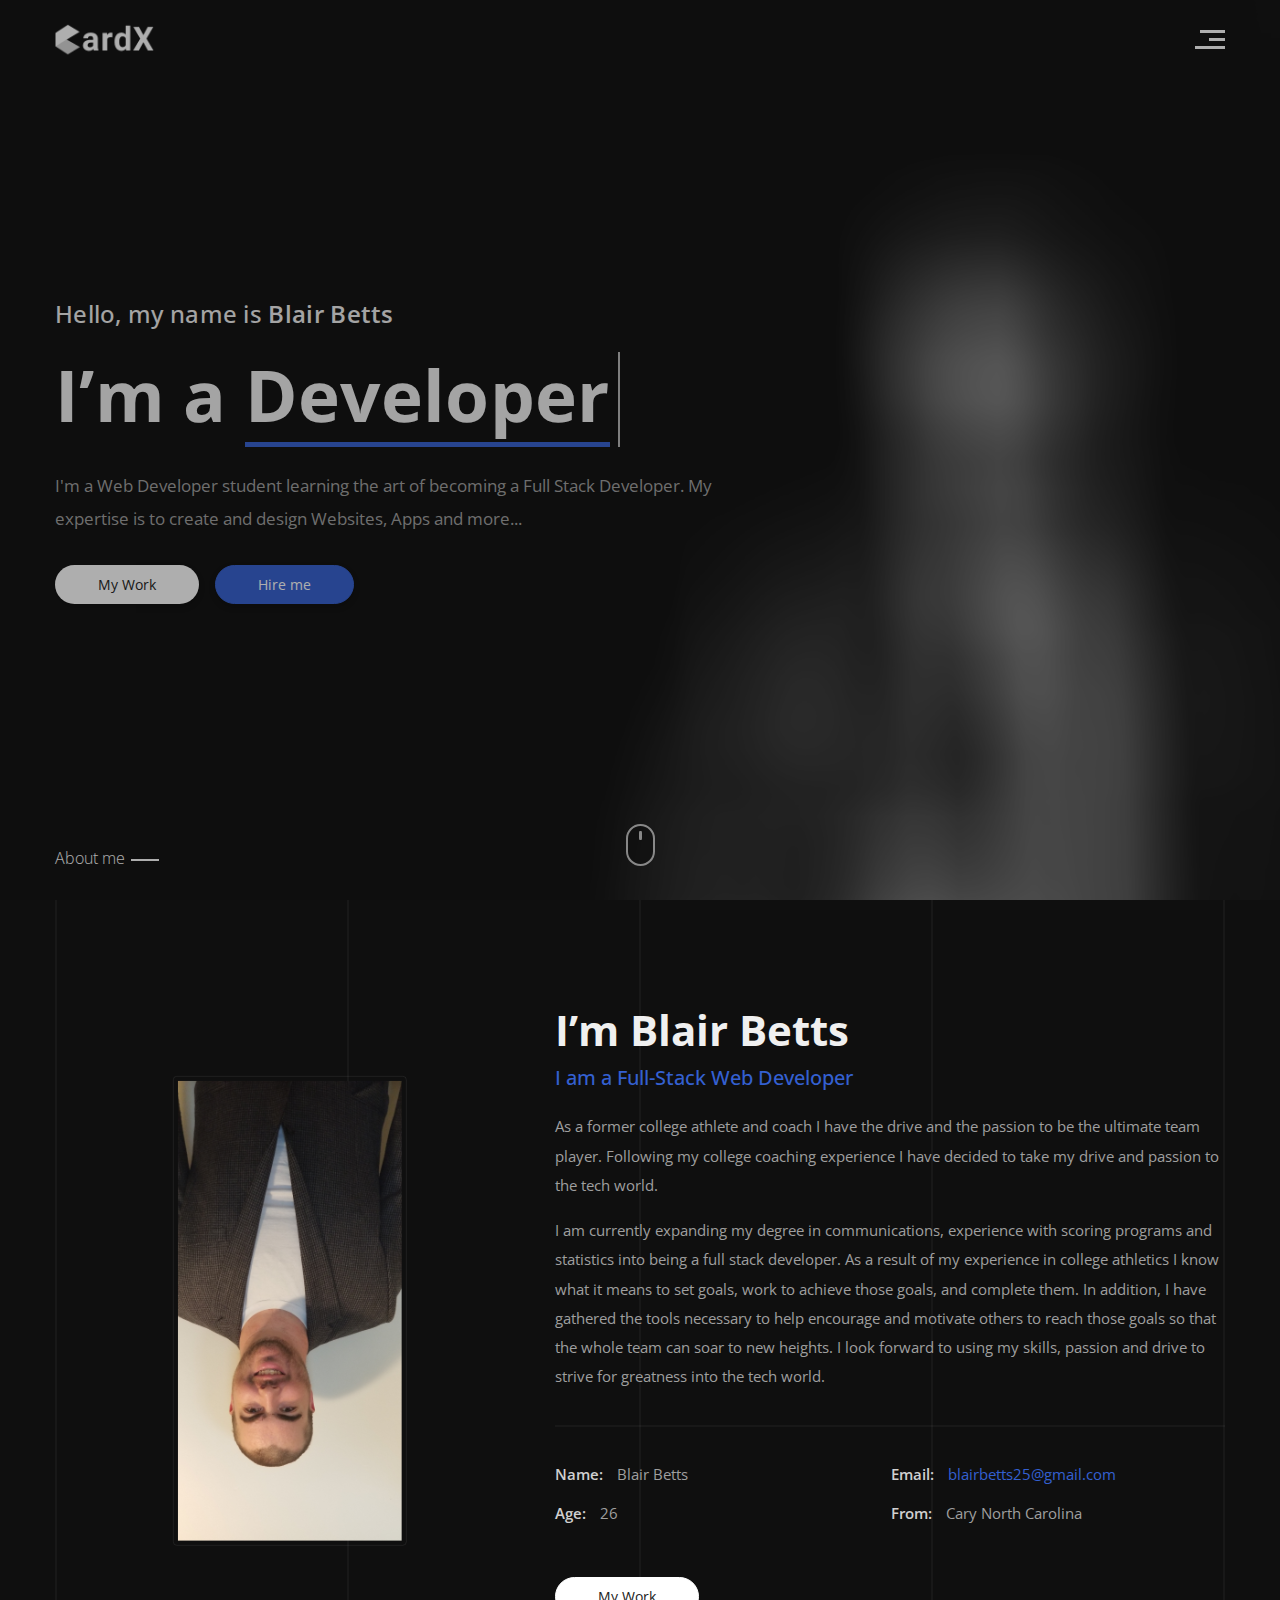
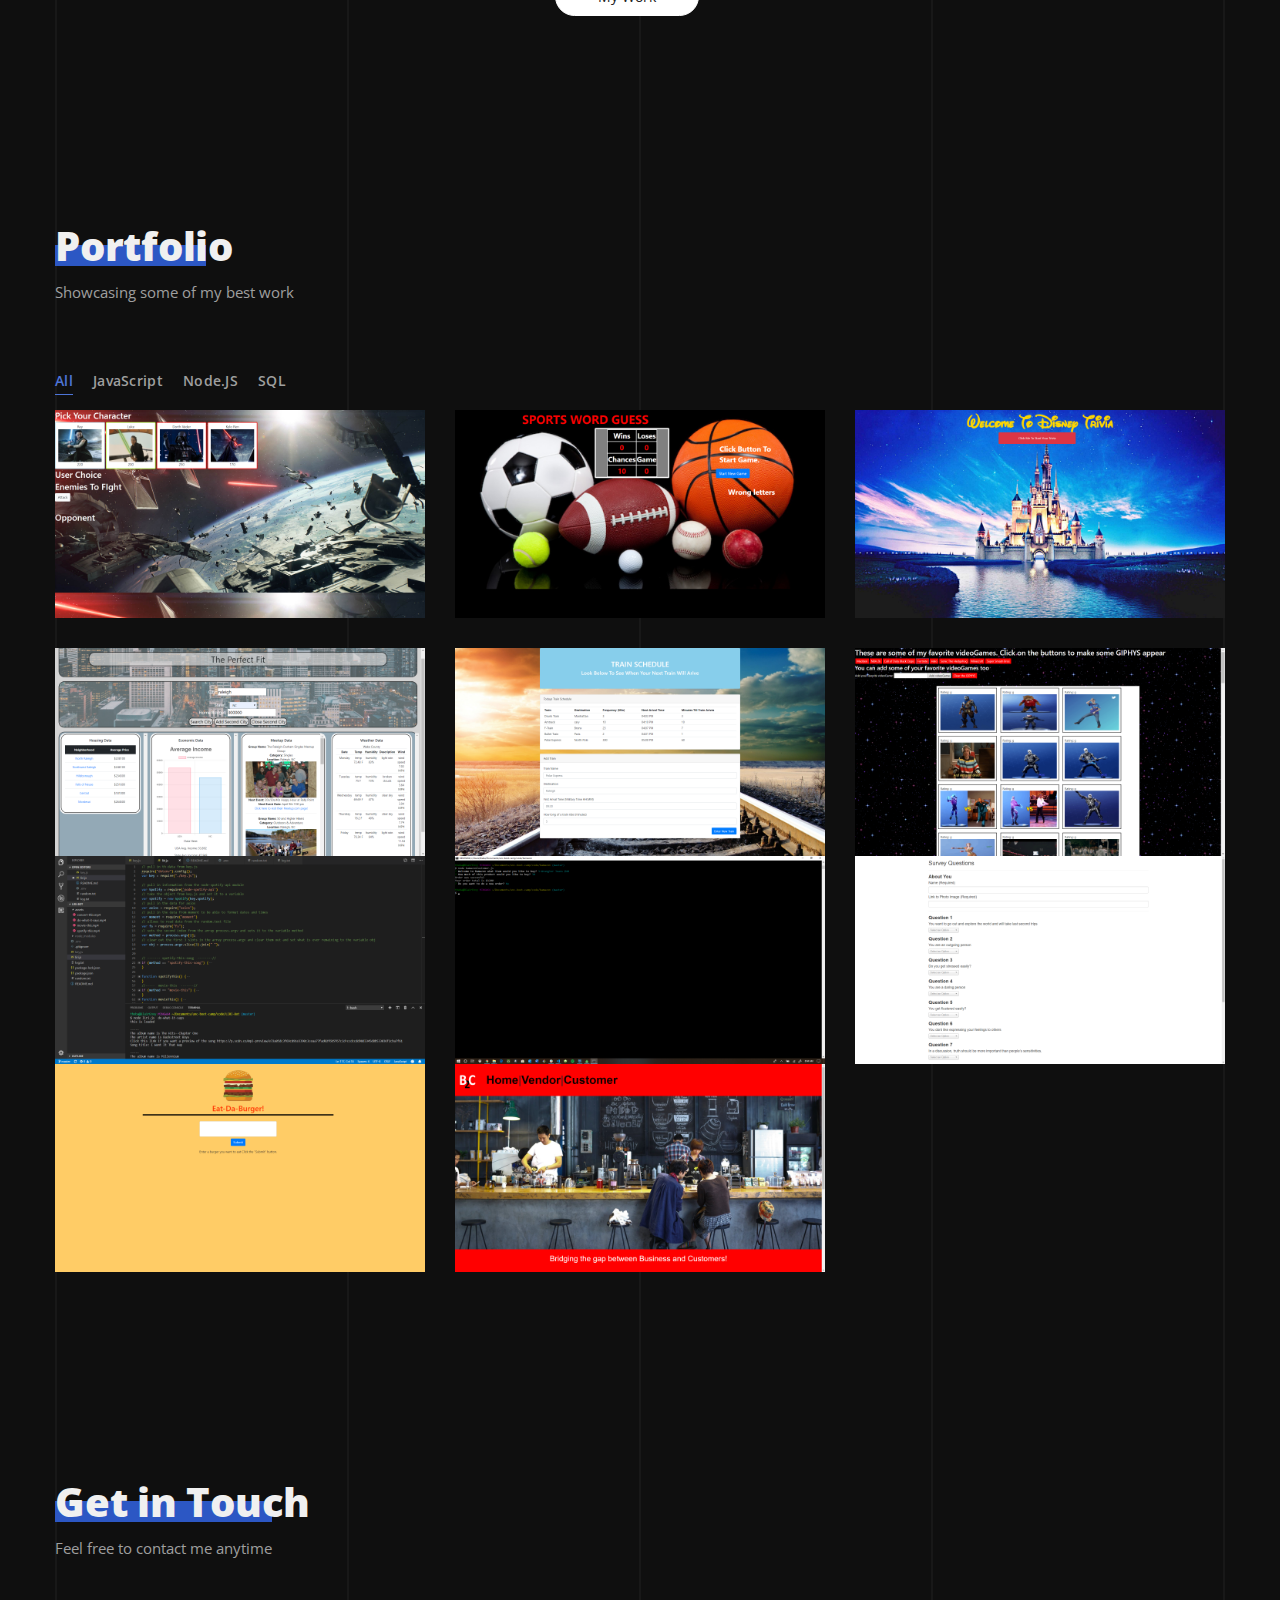
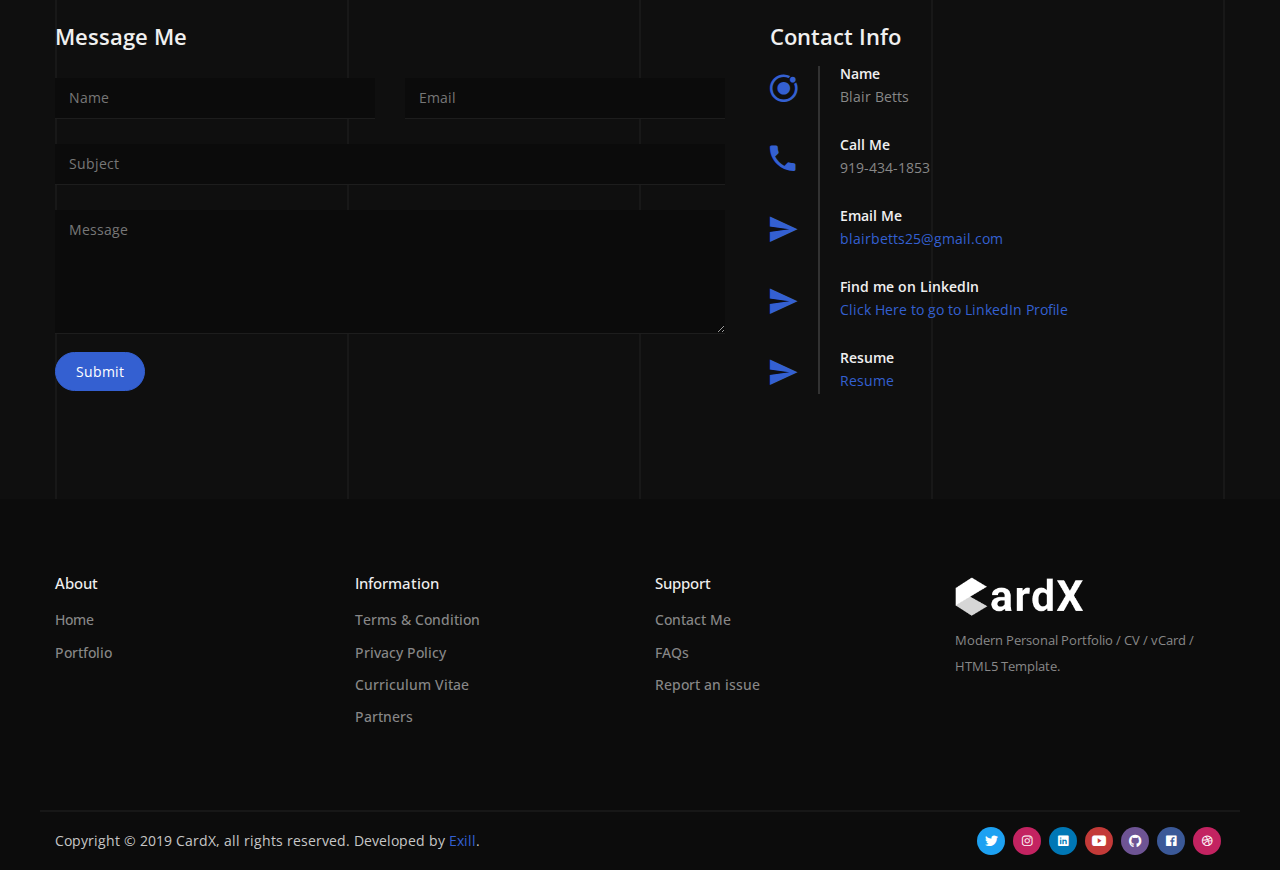
==== commit e937c318: "updated through project2" ====
--- a/index.html
+++ b/index.html
@@ -189,6 +189,7 @@
             <li class="list-inline-item tab-active" data-group="all">All</li>
             <li class="list-inline-item" data-group="JavaScript">JavaScript</li>
             <li class="list-inline-item" data-group="Node.Js">Node.JS</li>
+            <li class="list-inline-item" data-group="SQL">SQL</li>
           </ul>
         </div>
       </div>
@@ -258,6 +259,38 @@
               </div>
             </div>
           </a></div>
+        <div class="single-item col-6 col-lg-4" data-groups="[&quot;SQL&quot;]"><a class="portfolio-item"
+            href="#item-8">
+            <div class="portfolio-wrapper mb-0"><img class="img-fluid" alt="Item" src="assets/images/bamazon.png">
+              <div class="item-content">
+                <h6 class="content-title">Bamazon</h6><span class="content-more">More Info</span>
+              </div>
+            </div>
+          </a></div>
+        <div class="single-item col-6 col-lg-4" data-groups="[&quot;Node.JS&quot;]"><a class="portfolio-item"
+            href="#item-9">
+            <div class="portfolio-wrapper mb-0"><img class="img-fluid" alt="Item" src="assets/images//friendFinder.png">
+              <div class="item-content">
+                <h6 class="content-title">Friend Finder</h6><span class="content-more">More Info</span>
+              </div>
+            </div>
+          </a></div>
+        <div class="single-item col-6 col-lg-4" data-groups="[&quot;SQL&quot;]"><a class="portfolio-item"
+            href="#item-10">
+            <div class="portfolio-wrapper mb-0"><img class="img-fluid" alt="Item" src="assets/images/eat-da-burger.png">
+              <div class="item-content">
+                <h6 class="content-title">Eat Da Burger</h6><span class="content-more">More Info</span>
+              </div>
+            </div>
+          </a></div>
+          <div class="single-item col-6 col-lg-4" data-groups="[&quot;SQL&quot;]"><a class="portfolio-item"
+            href="#item-11">
+            <div class="portfolio-wrapper mb-0"><img class="img-fluid" alt="Item" src="assets/images/B2C (1).png">
+              <div class="item-content">
+                <h6 class="content-title">B2C</h6><span class="content-more">More Info</span>
+              </div>
+            </div>
+          </a></div>
       </div>
     </div>
     <!-- Single lightbox-->
@@ -558,6 +591,169 @@
                 </li>
               </ul><a class="btn content-btn button-main button-scheme" href="https://blairbetts25.github.io/LIRI-Bot/"
                 target="_blank" role="button">Visit Project</a>
+            </div>
+          </div>
+        </div>
+      </div>
+    </div>
+    <div class="lightbox-wrapper" id="item-8">
+      <div class="f-basis-100">
+        <div class="lightbox-close" data-modal-close><span class="close-btn"><span class="btn-line"></span></span>
+        </div>
+      </div>
+      <div class="container">
+        <div class="row">
+          <div class="col-12 col-lg-5">
+            <div class="lightbox-gallery owl-carousel owl-theme"><img class="img-fluid item-img" alt="Item"
+                src="assets/images/bamazon.png"><img class="img-fluid item-img" alt="Item"
+                src="assets/images/bamazon2.png"><img class="img-fluid item-img" alt="Item"
+                src="assets/images/bamazon3 (1).png"><img class="img-fluid item-img" alt="Item"
+                src="assets/images/bamazon4.png"><img class="img-fluid item-img" alt="Item"
+                src="assets/images/bamazon5.png"></div>
+          </div>
+          <div class="col-12 col-lg-7">
+            <div class="lightbox-content">
+              <h3 class="content-title">Bamazon</h3>
+              <div class="content-description">
+                <p>For this node.js app to start you will need to type into the terminal node and the either
+                  bamazonCustomer.js or bamazonManager.js.
+                  Once you have done that all you need to do to is follow the commands that appear in the terminal to
+                  search around bamazon to find all of the products they have to offer.
+                </p>
+              </div>
+              <ul class="list-inline content-info">
+                <li class="list-inline-item single-info"><span>Categories:</span>
+                  <p><a href="https://github.com/blairbetts25/bamazon" target="_blank">Web Design</a></p>
+                </li>
+                </li>
+                <li class="list-inline-item single-info"><span>Date:</span>
+                  <p>12 May, 2019</p>
+                </li>
+                <li class="list-inline-item single-info"><span>Technologies:</span>
+                  <p>HTML5, SCSS, JS, Node.js, SQL</p>
+                </li>
+              </ul><a class="btn content-btn button-main button-scheme" href="https://github.com/blairbetts25/bamazon"
+                target="_blank" role="button">Visit Project</a>
+            </div>
+          </div>
+        </div>
+      </div>
+    </div>
+    <div class="lightbox-wrapper" id="item-9">
+      <div class="f-basis-100">
+        <div class="lightbox-close" data-modal-close><span class="close-btn"><span class="btn-line"></span></span>
+        </div>
+      </div>
+      <div class="container">
+        <div class="row">
+          <div class="col-12 col-lg-5">
+            <div class="lightbox-gallery owl-carousel owl-theme"><img class="img-fluid item-img" alt="Item"
+                src="assets/images/friendFinder.png"></div>
+          </div>
+          <div class="col-12 col-lg-7">
+            <div class="lightbox-content">
+              <h3 class="content-title">Friend Finder</h3>
+              <div class="content-description">
+                <p>In this app you get to find out which of our lucky members of our Frined Finder app will become your
+                  next best friend. Follow the instructions and take the survery and find out who your next best friend
+                  will be.
+                </p>
+              </div>
+              <ul class="list-inline content-info">
+                <li class="list-inline-item single-info"><span>Categories:</span>
+                  <p><a href="https://github.com/blairbetts25/friend-finder" target="_blank">Web Design</a></p>
+                </li>
+                </li>
+                <li class="list-inline-item single-info"><span>Date:</span>
+                  <p>12 May, 2019</p>
+                </li>
+                <li class="list-inline-item single-info"><span>Technologies:</span>
+                  <p>HTML5, SCSS, JS, Node.js</p>
+                </li>
+              </ul><a class="btn content-btn button-main button-scheme"
+                href="https://gentle-bastion-31279.herokuapp.com" target="_blank" role="button">Visit Project</a>
+            </div>
+          </div>
+        </div>
+      </div>
+    </div>
+    <div class="lightbox-wrapper" id="item-10">
+      <div class="f-basis-100">
+        <div class="lightbox-close" data-modal-close><span class="close-btn"><span class="btn-line"></span></span>
+        </div>
+      </div>
+      <div class="container">
+        <div class="row">
+          <div class="col-12 col-lg-5">
+            <div class="lightbox-gallery owl-carousel owl-theme"><img class="img-fluid item-img" alt="Item"
+                src="assets/images/eat-da-burger.png"><img class="img-fluid item-img" alt="Item"
+                src="assets/images/eat-da-burger2.png"><img class="img-fluid item-img" alt="Item"
+                src="assets/images/eat-da-burger3.png"></div>
+          </div>
+          <div class="col-12 col-lg-7">
+            <div class="lightbox-content">
+              <h3 class="content-title">Eat Da Burger</h3>
+              <div class="content-description">
+                <p>Have you ever wanted to make your own custom burger and the devour it right on the spot.....
+                  virtually. Well in this app you can. Simply type in what ever burger you desire in the text box and
+                  the see it appear just waiting to devour it. Create as many or as few burgers as you want.
+                </p>
+              </div>
+              <ul class="list-inline content-info">
+                <li class="list-inline-item single-info"><span>Categories:</span>
+                  <p><a href="https://github.com/blairbetts25/Eat-Da-Burger" target="_blank">Web Design</a></p>
+                </li>
+                </li>
+                <li class="list-inline-item single-info"><span>Date:</span>
+                  <p>12 May, 2019</p>
+                </li>
+                <li class="list-inline-item single-info"><span>Technologies:</span>
+                  <p>HTML5, SCSS, JS, Node.js, SQL</p>
+                </li>
+              </ul><a class="btn content-btn button-main button-scheme"
+                href="https://morning-bastion-57245.herokuapp.com" target="_blank" role="button">Visit Project</a>
+            </div>
+          </div>
+        </div>
+      </div>
+    </div>
+    
+    <div class="lightbox-wrapper" id="item-11">
+      <div class="f-basis-100">
+        <div class="lightbox-close" data-modal-close><span class="close-btn"><span class="btn-line"></span></span>
+        </div>
+      </div>
+      <div class="container">
+        <div class="row">
+          <div class="col-12 col-lg-5">
+            <div class="lightbox-gallery owl-carousel owl-theme"><img class="img-fluid item-img" alt="Item"
+                src="assets/images/B2C (1).png"><img class="img-fluid item-img" alt="Item"
+                src="assets/images/B2C (2).png"><img class="img-fluid item-img" alt="Item"
+                src="assets/images/B2C (3).png"><img class="img-fluid item-img" alt="Item"
+                src="assets/images/B2C (4).png"><img class="img-fluid item-img" alt="Item"
+                src="assets/images/B2C (5).png"></div>
+          </div>
+          <div class="col-12 col-lg-7">
+            <div class="lightbox-content">
+              <h3 class="content-title">B2C</h3>
+              <div class="content-description">
+                <p>Welcome to B2C bridging the gap between buisness and customers. There are two sides to this app. From the customer side you can login and check in to your favorite restaurants and see where you enjoy eating the most. From the business side you can see which customers have checked in the most as well as which one has been most recently. This is the next step in getting repeat service to all restaurants every where. 
+                  (This app is still a work in progress more technoligies to come)
+                </p>
+              </div>
+              <ul class="list-inline content-info">
+                <li class="list-inline-item single-info"><span>Categories:</span>
+                  <p><a href="https://github.com/blairbetts25/project-2" target="_blank">Web Design</a></p>
+                </li>
+                </li>
+                <li class="list-inline-item single-info"><span>Date:</span>
+                  <p>12 May, 2019</p>
+                </li>
+                <li class="list-inline-item single-info"><span>Technologies:</span>
+                  <p>HTML5, SCSS, JS, Node.js, SQL, Vue.JS</p>
+                </li>
+              </ul><a class="btn content-btn button-main button-scheme"
+                href="https://warm-oasis-26556.herokuapp.com/" target="_blank" role="button">Visit Project</a>
             </div>
           </div>
         </div>
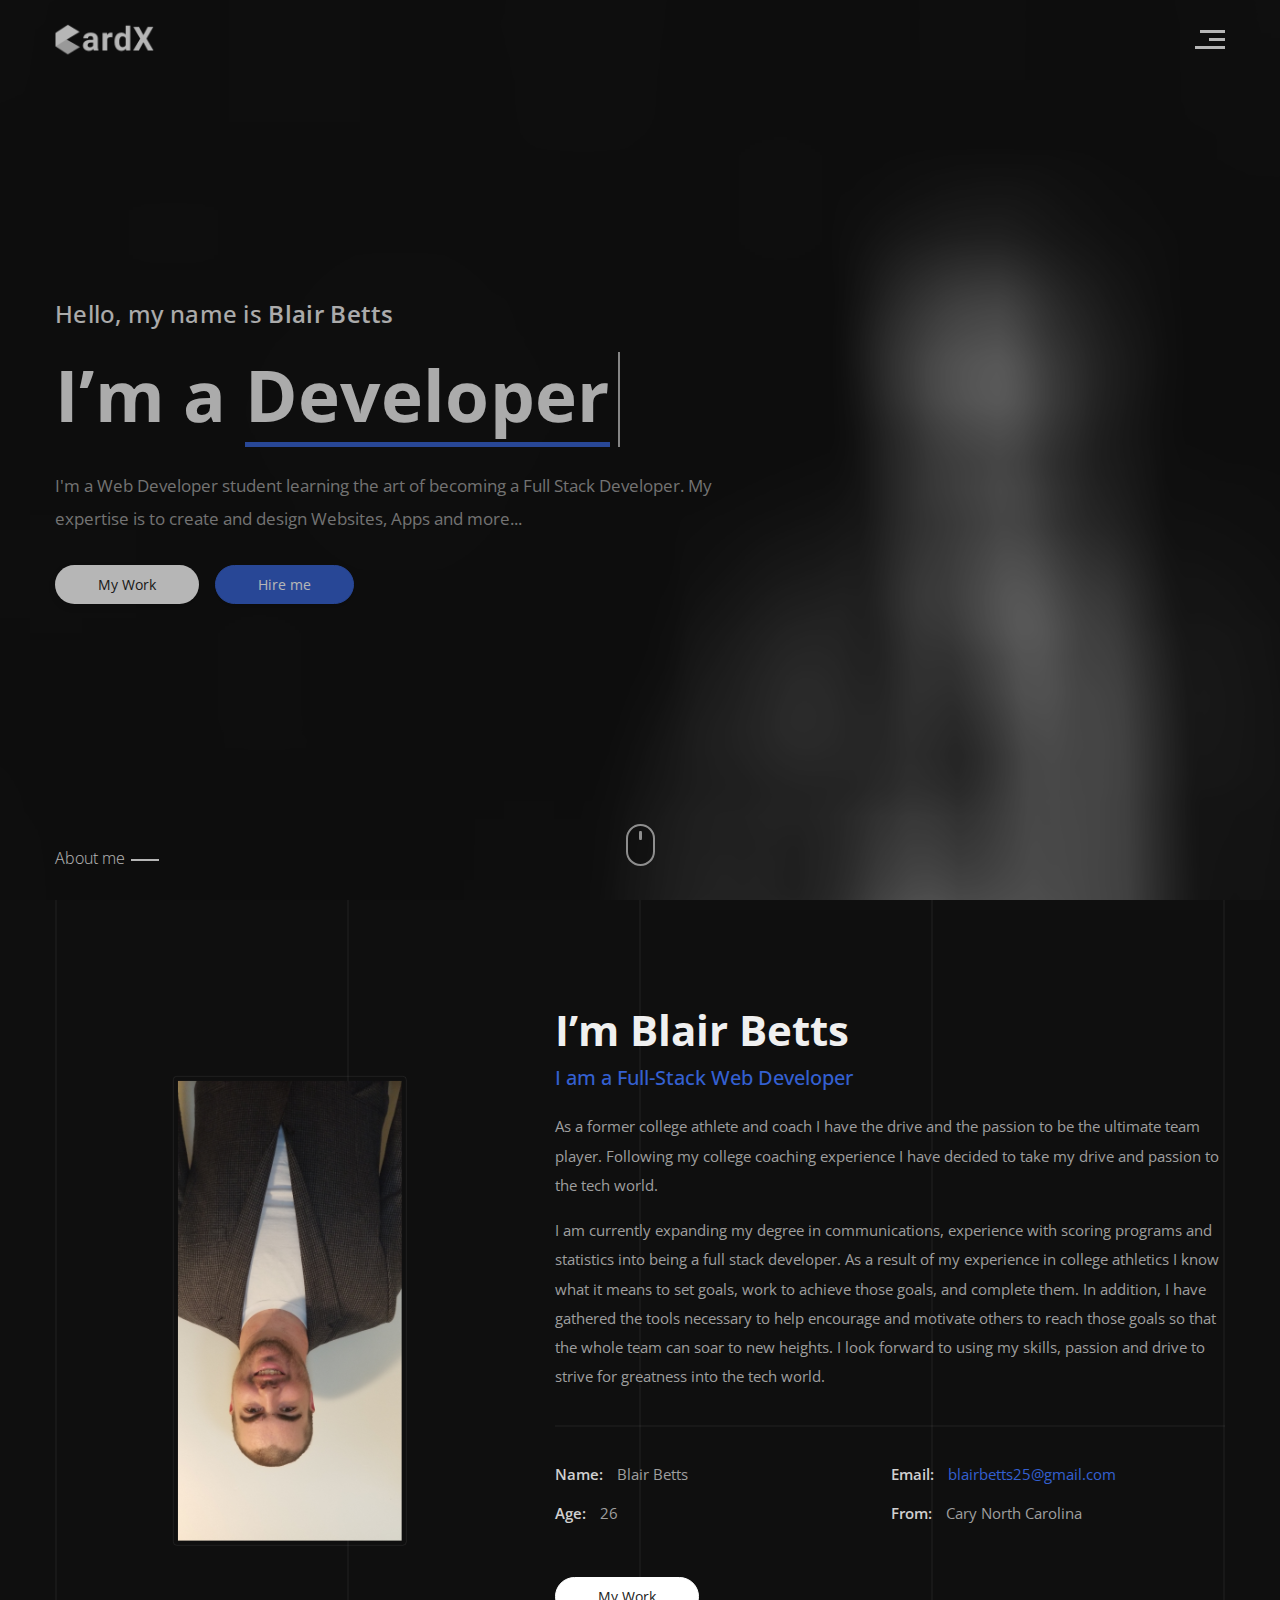
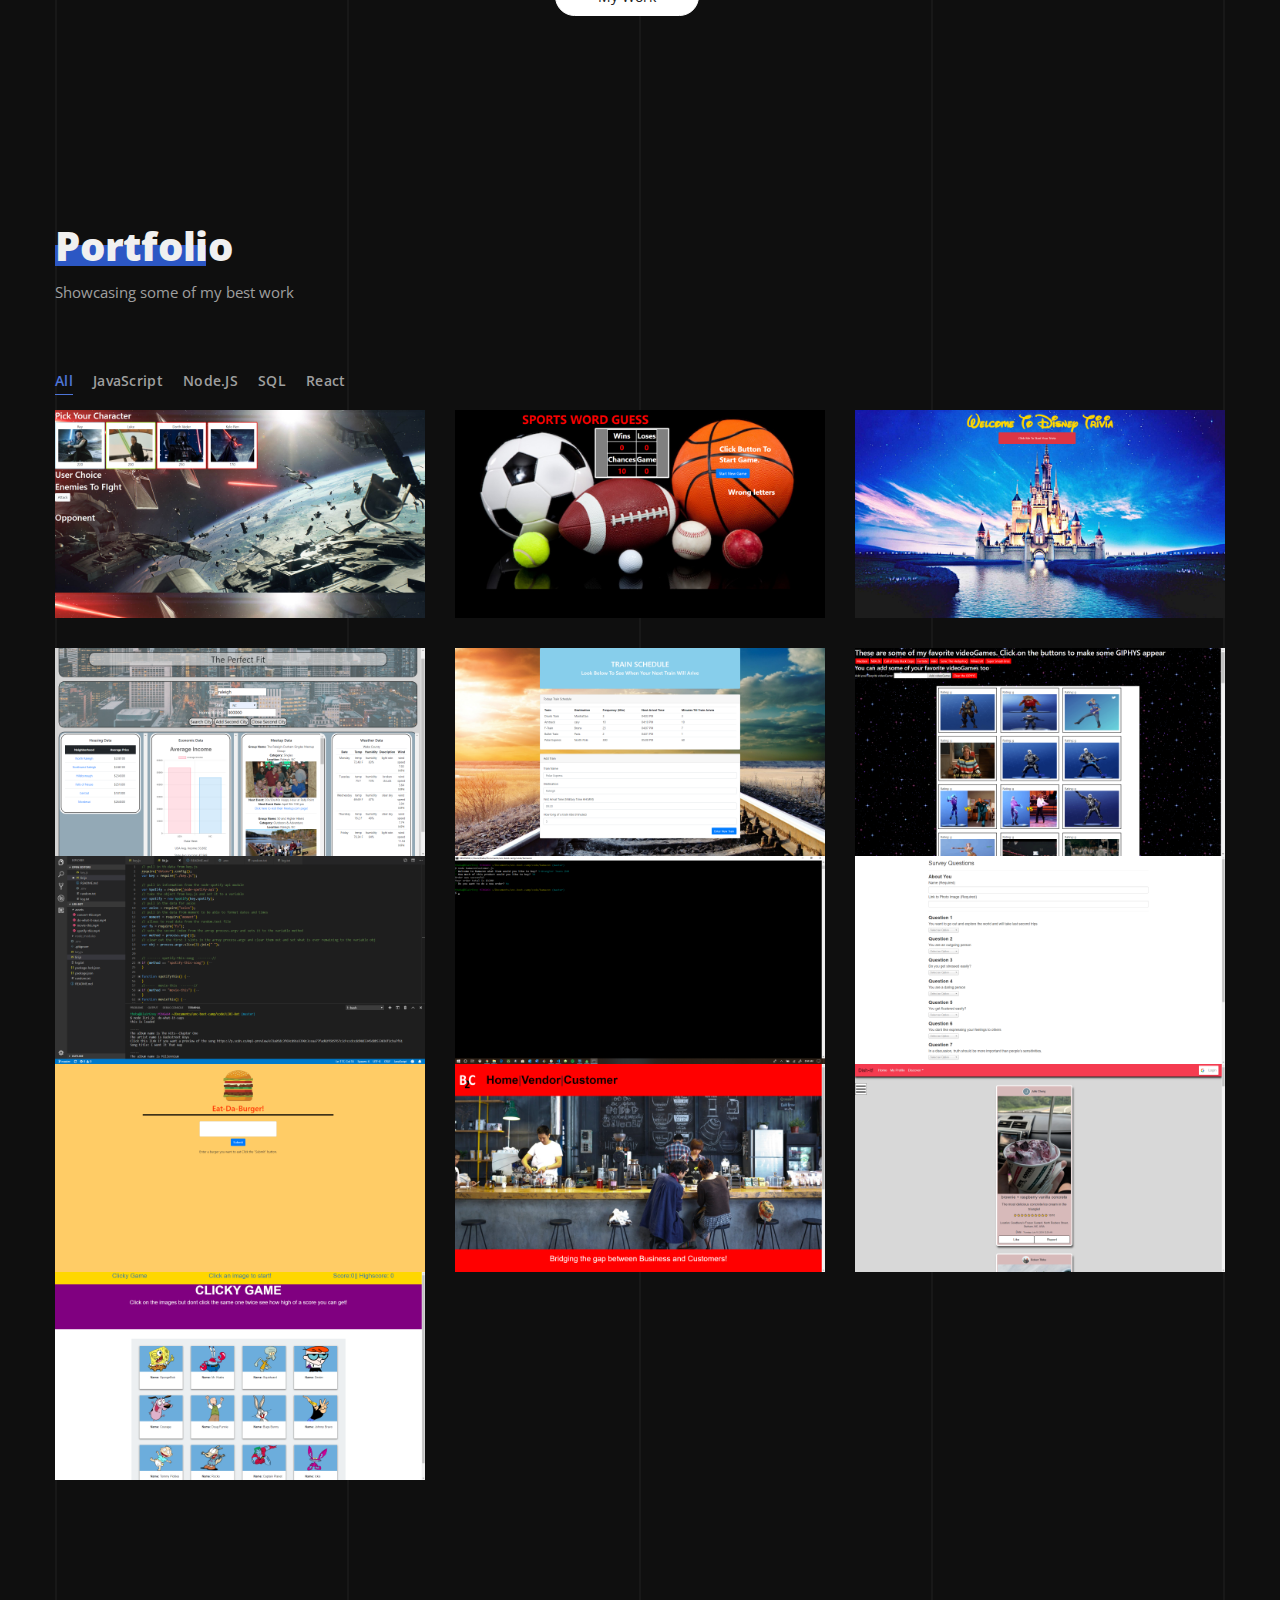
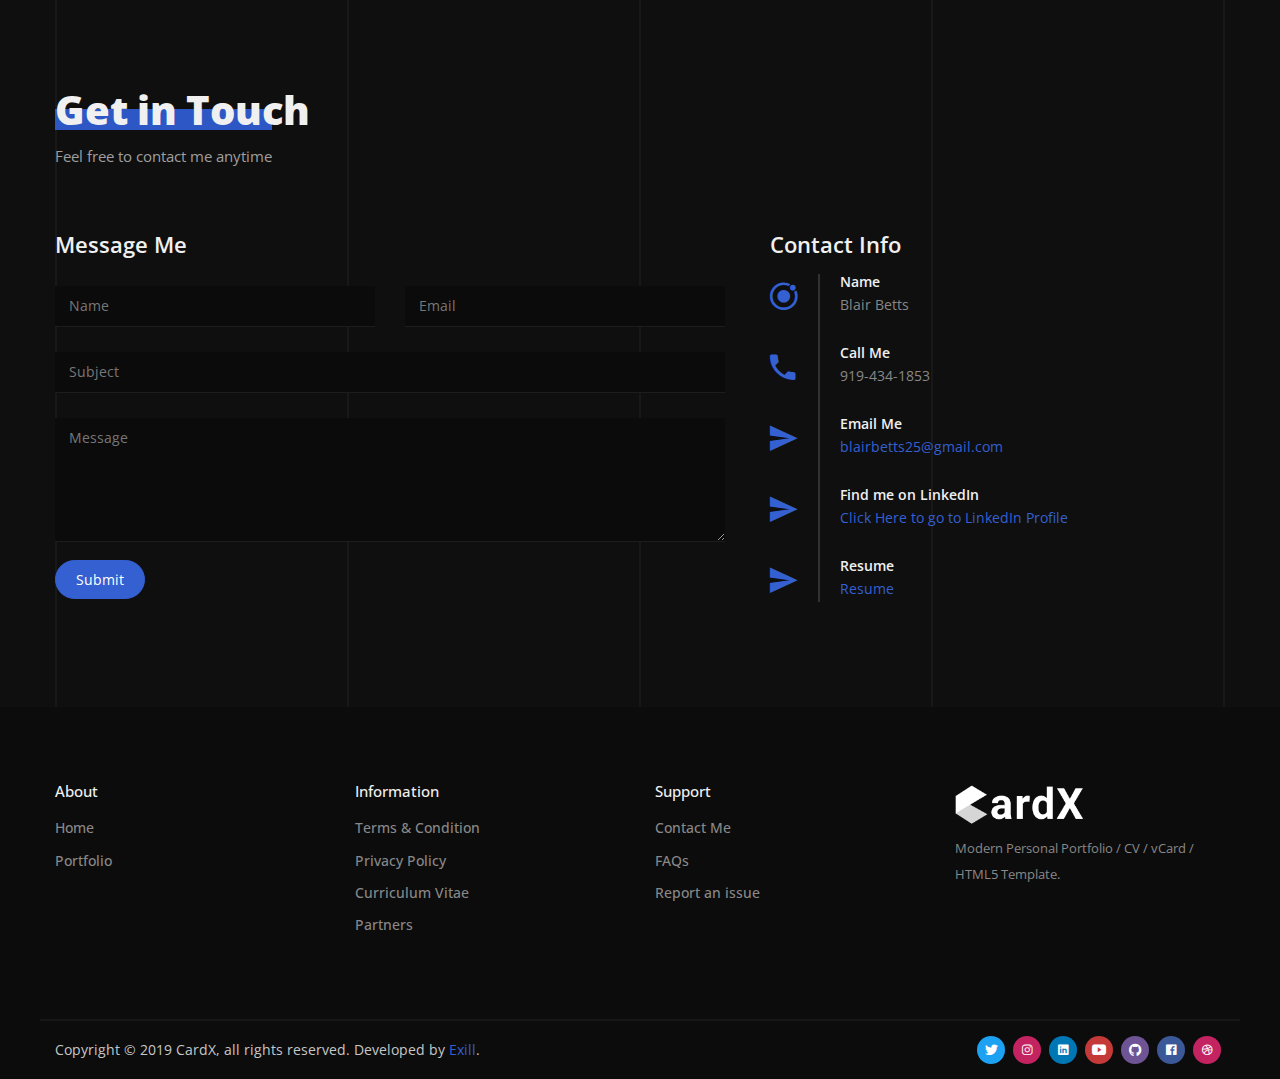
==== commit 70e43dd7: "class over" ====
--- a/index.html
+++ b/index.html
@@ -190,6 +190,7 @@
             <li class="list-inline-item" data-group="JavaScript">JavaScript</li>
             <li class="list-inline-item" data-group="Node.Js">Node.JS</li>
             <li class="list-inline-item" data-group="SQL">SQL</li>
+            <li class="list-inline-item" data-group="React">React</li>
           </ul>
         </div>
       </div>
@@ -283,11 +284,27 @@
               </div>
             </div>
           </a></div>
-          <div class="single-item col-6 col-lg-4" data-groups="[&quot;SQL&quot;]"><a class="portfolio-item"
+        <div class="single-item col-6 col-lg-4" data-groups="[&quot;SQL&quot;]"><a class="portfolio-item"
             href="#item-11">
             <div class="portfolio-wrapper mb-0"><img class="img-fluid" alt="Item" src="assets/images/B2C (1).png">
               <div class="item-content">
                 <h6 class="content-title">B2C</h6><span class="content-more">More Info</span>
+              </div>
+            </div>
+          </a></div>
+        <div class="single-item col-6 col-lg-4" data-groups="[&quot;React&quot;]"><a class="portfolio-item"
+            href="#item-12">
+            <div class="portfolio-wrapper mb-0"><img class="img-fluid" alt="Item" src="assets/images/dishit.png">
+              <div class="item-content">
+                <h6 class="content-title">Dish-It</h6><span class="content-more">More Info</span>
+              </div>
+            </div>
+          </a></div>
+        <div class="single-item col-6 col-lg-4" data-groups="[&quot;React&quot;]"><a class="portfolio-item"
+            href="#item-13">
+            <div class="portfolio-wrapper mb-0"><img class="img-fluid" alt="Item" src="assets/images/clicky.png">
+              <div class="item-content">
+                <h6 class="content-title">Clicky Game</h6><span class="content-more">More Info</span>
               </div>
             </div>
           </a></div>
@@ -717,7 +734,7 @@
         </div>
       </div>
     </div>
-    
+
     <div class="lightbox-wrapper" id="item-11">
       <div class="f-basis-100">
         <div class="lightbox-close" data-modal-close><span class="close-btn"><span class="btn-line"></span></span>
@@ -737,7 +754,11 @@
             <div class="lightbox-content">
               <h3 class="content-title">B2C</h3>
               <div class="content-description">
-                <p>Welcome to B2C bridging the gap between buisness and customers. There are two sides to this app. From the customer side you can login and check in to your favorite restaurants and see where you enjoy eating the most. From the business side you can see which customers have checked in the most as well as which one has been most recently. This is the next step in getting repeat service to all restaurants every where. 
+                <p>Welcome to B2C bridging the gap between buisness and customers. There are two sides to this app. From
+                  the customer side you can login and check in to your favorite restaurants and see where you enjoy
+                  eating the most. From the business side you can see which customers have checked in the most as well
+                  as which one has been most recently. This is the next step in getting repeat service to all
+                  restaurants every where.
                   (This app is still a work in progress more technoligies to come)
                 </p>
               </div>
@@ -752,12 +773,99 @@
                 <li class="list-inline-item single-info"><span>Technologies:</span>
                   <p>HTML5, SCSS, JS, Node.js, SQL, Vue.JS</p>
                 </li>
-              </ul><a class="btn content-btn button-main button-scheme"
-                href="https://warm-oasis-26556.herokuapp.com/" target="_blank" role="button">Visit Project</a>
-            </div>
-          </div>
-        </div>
-      </div>
+              </ul><a class="btn content-btn button-main button-scheme" href="https://warm-oasis-26556.herokuapp.com/"
+                target="_blank" role="button">Visit Project</a>
+            </div>
+          </div>
+        </div>
+      </div>
+    </div>
+    <div class="lightbox-wrapper" id="item-12">
+      <div class="f-basis-100">
+        <div class="lightbox-close" data-modal-close><span class="close-btn"><span class="btn-line"></span></span>
+        </div>
+      </div>
+      <div class="container">
+        <div class="row">
+          <div class="col-12 col-lg-5">
+            <div class="lightbox-gallery owl-carousel owl-theme">
+              <img class="img-fluid item-img" alt="Item" src="assets/images/dishit.png">
+              <img class="img-fluid item-img" alt="Item" src="assets/images/dishit2.png">
+              <img class="img-fluid item-img" alt="Item" src="assets/images/dishit3.png">
+              <img class="img-fluid item-img" alt="Item" src="assets/images/dishit4.png">
+            </div>
+          </div>
+          <div class="col-12 col-lg-7">
+            <div class="lightbox-content">
+              <h3 class="content-title">Dish-It</h3>
+              <div class="content-description">
+                <p>Dish-It the app that you search to see what you want to eat. Scroll through every option to see what
+                  users have said about different dishes from different restaurants. Gone out recently? Make a post
+                  yourself! Let others know what you though about what you just ate. (More technoligies to come)
+                </p>
+              </div>
+              <ul class="list-inline content-info">
+                <li class="list-inline-item single-info"><span>Categories:</span>
+                  <p><a href="https://github.com/blairbetts25/project-3" target="_blank">Web Design</a></p>
+                </li>
+                </li>
+                <li class="list-inline-item single-info"><span>Date:</span>
+                  <p>17, July 2019</p>
+                </li>
+                <li class="list-inline-item single-info"><span>Technologies:</span>
+                  <p>HTML5, SCSS, JS, Node.js, React, Mongo</p>
+                </li>
+              </ul><a class="btn content-btn button-main button-scheme" href="https://warm-oasis-26556.herokuapp.com/"
+                target="_blank" role="button">Visit Project</a>
+            </div>
+          </div>
+        </div>
+      </div>
+    </div>
+    <div class="lightbox-wrapper" id="item-13">
+      <div class="f-basis-100">
+        <div class="lightbox-close" data-modal-close><span class="close-btn"><span class="btn-line"></span></span>
+        </div>
+      </div>
+      <div class="container">
+        <div class="row">
+          <div class="col-12 col-lg-5">
+            <div class="lightbox-gallery owl-carousel owl-theme">
+              <img class="img-fluid item-img" alt="Item" src="assets/images/clicky.png">
+              <img class="img-fluid item-img" alt="Item" src="assets/images/clicky (1).png">
+              <img class="img-fluid item-img" alt="Item" src="assets/images/clciky (2).png">
+              <img class="img-fluid item-img" alt="Item" src="assets/images/clicky(3).png">
+            </div>
+          </div>
+          <div class="col-12 col-lg-7">
+            <div class="lightbox-content">
+              <h3 class="content-title">Clicky Game</h3>
+              <div class="content-description">
+                <p>How good is your memory? Can you click on all of the images without clicking one twice? See how high
+                  of a score you can get!
+                </p>
+              </div>
+              <ul class="list-inline content-info">
+                <li class="list-inline-item single-info"><span>Categories:</span>
+                  <p><a href="https://github.com/blairbetts25/clicky-game2" target="_blank">Web Design</a></p>
+                </li>
+                </li>
+                <li class="list-inline-item single-info"><span>Date:</span>
+                  <p>26, June 2019</p>
+                </li>
+                <li class="list-inline-item single-info"><span>Technologies:</span>
+                  <p>HTML5, SCSS, JS, Node.js, React</p>
+                </li>
+              </ul><a class="btn content-btn button-main button-scheme" href="https://vast-crag-62807.herokuapp.com/"
+                target="_blank" role="button">Visit Project</a>
+            </div>
+          </div>
+        </div>
+      </div>
+    </div>
+
+    </div>
+    </div>
     </div>
   </section>
   <!-- Contact-->
